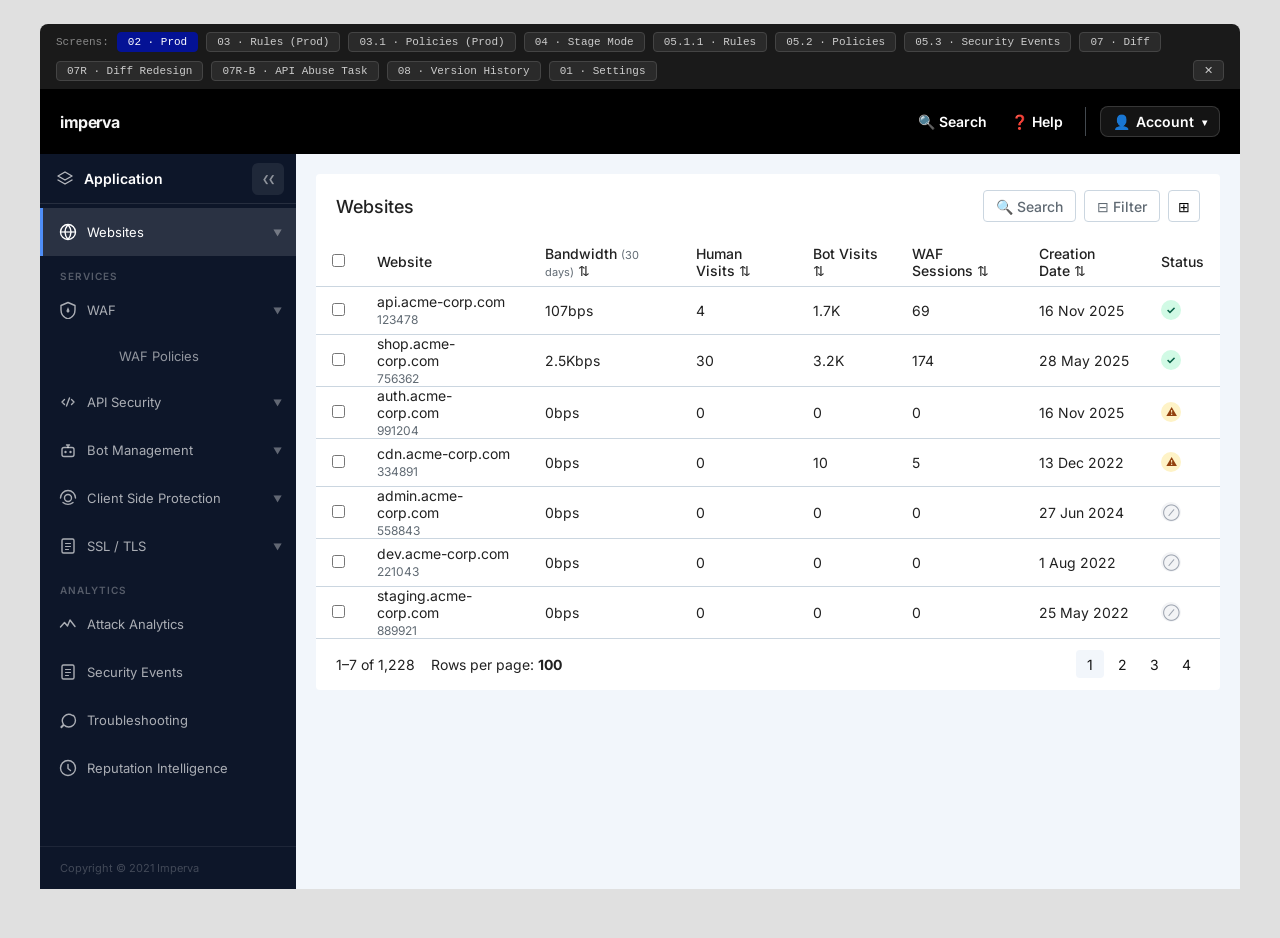
==== v2/index.html @ 7b72c4ba "Add v1/v2 folder structure with version-picker landing page Moves all prototype files into v1/ (orig" ====
<!DOCTYPE html>
<html lang="en">
<head>
  <meta charset="UTF-8" />
  <meta name="viewport" content="width=device-width, initial-scale=1.0" />
  <title>Imperva  -  Stage & Version Control Prototype</title>
  <link rel="stylesheet" href="style.css" />
</head>
<body>

<!-- ── PROTOTYPE NAV BAR ──────────────────────────── -->
<nav class="proto-nav">
  <span>Screens:</span>
  <button class="active" onclick="showScreen('s02')">02 · Prod</button>
  <button onclick="showScreen('s03')">03 · Rules (Prod)</button>
  <button onclick="showScreen('s03_1')">03.1 · Policies (Prod)</button>
  <button onclick="showScreen('s04')">04 · Stage Mode</button>
  <button onclick="showScreen('s05_1_1')">05.1.1 · Rules</button>
  <button onclick="showScreen('s05_2')">05.2 · Policies</button>
  <button onclick="showScreen('s05_3')">05.3 · Security Events</button>
  <button onclick="showDiff()">07 · Diff</button>
  <button onclick="showScreen('s07r')">07R · Diff Redesign</button>
  <button onclick="showScreen('s07rb')">07R-B · API Abuse Task</button>
  <button onclick="showScreen('s08')">08 · Version History</button>
  <button onclick="showScreen('s01')">01 · Settings</button>
  <button id="proto-collapse-btn" onclick="toggleProtoNav()" style="margin-left:auto;">✕</button>
</nav>

<!-- ════════════════════════════════════════════════
     SCREEN 02  -  PROD (production view)
═════════════════════════════════════════════════ -->
<div id="s02" class="screen active">
  <header class="top-nav black" id="nav-s02"></header>
  <div class="page-body">
    <aside class="sidebar" id="sidebar-s02"></aside>
    <main class="page-content">
      <div class="table-container" style="margin:20px;">
        <div class="table-toolbar" style="gap:12px;">
          <div class="table-title">Websites</div>
          <div class="table-actions" style="margin-left:auto;">
            <button class="btn btn-ghost">🔍 Search</button>
            <button class="btn btn-ghost">⊟ Filter</button>
            <button class="btn btn-ghost-sm">⊞</button>
          </div>
        </div>
        <table id="websites-table-s02"></table>
        <div class="table-pagination">
          <span>1–7 of 1,228</span>
          <span>Rows per page: <strong>100</strong></span>
          <div class="page-nums"><span class="current-page">1</span><span>2</span><span>3</span><span>4</span></div>
        </div>
      </div>
    </main>
  </div>
</div><!-- /s02 -->


<!-- ════════════════════════════════════════════════
     SCREEN 03  -  RULES (PROD, read-only)
═════════════════════════════════════════════════ -->
<div id="s03" class="screen">
  <header class="top-nav black" id="nav-s03"></header>
  <div class="page-body">
    <aside class="sidebar" id="sidebar-s03"></aside>
    <main class="page-content">

      <!-- Read-only info banner -->
      <div style="display:flex;align-items:center;gap:12px;background:#EFF6FF;border-left:4px solid #3B82F6;border-radius:4px;padding:12px 16px;margin:16px 20px 0;font-size:13px;color:#1E40AF;">
        <span style="font-size:15px;flex-shrink:0;">🔒</span>
        <span>Rules are read-only in production. To create or edit rules, switch to Stage Mode. Changes are saved as a version and must be promoted to take effect in production.</span>
        <button class="btn btn-primary" style="margin-left:auto;flex-shrink:0;height:32px;font-size:12px;padding:0 14px;" onclick="showScreen('s05_1_1')">Switch to Stage Mode</button>
      </div>

      <!-- ── RULES PAGE (read-only) ── -->
      <div class="rules-page">

        <!-- Tab bar -->
        <div class="rules-tabs">
          <button class="rules-tab active">All</button>
          <button class="rules-tab">Redirect</button>
          <button class="rules-tab">Rates</button>
          <button class="rules-tab">Security</button>
          <button class="rules-tab">Rewrite Request</button>
          <button class="rules-tab">Forward</button>
          <button class="rules-tab">Rewrite Response</button>
          <button class="rules-tab">Override WAF Settings</button>
        </div>

        <!-- Toolbar -->
        <div class="rules-toolbar">
          <div class="rules-filter">
            <svg width="14" height="14" viewBox="0 0 16 16" fill="none"><path d="M6.5 1A5.5 5.5 0 1 0 12 6.5 5.506 5.506 0 0 0 6.5 1zm4.457 9.043L15 14.086 14.086 15l-4.043-4.043A5.5 5.5 0 1 1 10.957 10.043z" fill="#606A73"/></svg>
            <input type="text" placeholder="Filter by Keyword or ID" />
          </div>
          <button class="rules-icon-btn" title="Export">
            <svg width="16" height="16" viewBox="0 0 16 16" fill="none"><path d="M8 1v9M4 6l4 4 4-4M2 13h12" stroke="#606A73" stroke-width="1.5" stroke-linecap="round" stroke-linejoin="round"/></svg>
          </button>
          <button class="btn btn-primary" style="height:36px;font-size:13px;padding:0 16px;opacity:0.5;pointer-events:none;">Add Rule</button>
        </div>

        <!-- Table -->
        <table class="rules-table">
          <thead>
            <tr>
              <th>PriorityName (ID)</th>
              <th>Description</th>
              <th>Hits (Last 7 days)</th>
              <th>Status</th>
              <th>Edit</th>
              <th>More</th>
            </tr>
          </thead>
          <tbody>
            <!-- Rates group -->
            <tr class="rules-group-row">
              <td colspan="6">Rates</td>
            </tr>
            <tr>
              <td>
                <div class="rules-name">Count Ruby HTTP client<br>requests in 10sec (10093129)</div>
              </td>
              <td class="rules-desc">If: ClientId == 747</td>
              <td></td>
              <td><span class="rules-status enabled"><svg width="14" height="14" viewBox="0 0 16 16"><circle cx="8" cy="8" r="7" fill="#22c55e"/><path d="M5 8l2.5 2.5L11 5.5" stroke="#fff" stroke-width="1.8" stroke-linecap="round" stroke-linejoin="round" fill="none"/></svg> Enabled</span></td>
              <td><button class="rules-action-btn" style="opacity:0.5;pointer-events:none;">&#9998;</button></td>
              <td><button class="rules-action-btn" style="opacity:0.5;pointer-events:none;">&#8942;</button></td>
            </tr>
            <!-- Security group -->
            <tr class="rules-group-row">
              <td colspan="6">Security</td>
            </tr>
            <tr>
              <td>
                <div class="rules-name">Block Session when reaching<br>10 requests (10093135)</div>
              </td>
              <td class="rules-desc">
                If: CustomRate &gt;= {count-ruby-http-client-requests-<br>in-10sec;10}<br>
                <span style="color:#606A73;">Then: Block Session</span>
              </td>
              <td></td>
              <td><span class="rules-status enabled"><svg width="14" height="14" viewBox="0 0 16 16"><circle cx="8" cy="8" r="7" fill="#22c55e"/><path d="M5 8l2.5 2.5L11 5.5" stroke="#fff" stroke-width="1.8" stroke-linecap="round" stroke-linejoin="round" fill="none"/></svg> Enabled</span></td>
              <td><button class="rules-action-btn" style="opacity:0.5;pointer-events:none;">&#9998;</button></td>
              <td><button class="rules-action-btn" style="opacity:0.5;pointer-events:none;">&#8942;</button></td>
            </tr>
          </tbody>
        </table>

        <!-- Pagination -->
        <div class="rules-pagination">
          <span>Showing 1 to 2 of 2 entries</span>
          <span style="margin-left:16px;">Show <select class="rules-page-select"><option>25</option><option>50</option><option>100</option></select> rows</span>
          <div class="rules-page-nums">
            <button class="rules-pg-btn">&lt;&lt;</button>
            <button class="rules-pg-btn">&lt;</button>
            <button class="rules-pg-btn active">1</button>
            <button class="rules-pg-btn">&gt;</button>
            <button class="rules-pg-btn">&gt;&gt;</button>
          </div>
        </div>

      </div><!-- /rules-page -->
    </main>
  </div>
</div><!-- /s03 -->


<!-- ════════════════════════════════════════════════
     SCREEN 03.1  -  POLICIES (PROD, read-only)
═════════════════════════════════════════════════ -->
<div id="s03_1" class="screen">
  <header class="top-nav black" id="nav-s03_1"></header>
  <div class="page-body">
    <aside class="sidebar" id="sidebar-s03_1"></aside>
    <main class="page-content">

      <!-- Read-only info banner -->
      <div style="display:flex;align-items:center;gap:12px;background:#EFF6FF;border-left:4px solid #3B82F6;border-radius:4px;padding:12px 16px;margin:16px 20px 0;font-size:13px;color:#1E40AF;">
        <span style="font-size:15px;flex-shrink:0;">🔒</span>
        <span>Policies are read-only in production. To create or edit policies, switch to Stage Mode.</span>
        <button class="btn btn-primary" style="margin-left:auto;flex-shrink:0;height:32px;font-size:12px;padding:0 14px;" onclick="showScreen('s05_2')">Switch to Stage Mode</button>
      </div>

      <!-- ── POLICIES PAGE (read-only) ── -->
      <div class="rules-page">

        <!-- Tab bar -->
        <div class="rules-tabs">
          <button class="rules-tab active">All</button>
          <button class="rules-tab">ACL</button>
          <button class="rules-tab">Allowlist</button>
          <button class="rules-tab">WAF Rules</button>
        </div>

        <!-- Toolbar -->
        <div class="rules-toolbar" style="justify-content:space-between;">
          <button class="rules-icon-btn" style="width:auto;padding:0 12px;gap:6px;font-size:13px;color:#606A73;font-family:'Inter',sans-serif;">
            <svg width="14" height="14" viewBox="0 0 16 16" fill="none"><path d="M2 4h12M4 8h8M6 12h4" stroke="#606A73" stroke-width="1.5" stroke-linecap="round"/></svg>
            Filters
          </button>
          <div style="display:flex;gap:8px;align-items:center;">
            <div class="rules-filter">
              <svg width="14" height="14" viewBox="0 0 16 16" fill="none"><path d="M6.5 1A5.5 5.5 0 1 0 12 6.5 5.506 5.506 0 0 0 6.5 1zm4.457 9.043L15 14.086 14.086 15l-4.043-4.043A5.5 5.5 0 1 1 10.957 10.043z" fill="#606A73"/></svg>
              <input type="text" placeholder="Search" />
            </div>
            <button class="btn btn-primary" style="height:36px;font-size:13px;padding:0 16px;">New Policy</button>
          </div>
        </div>

        <!-- Table -->
        <table class="rules-table">
          <thead>
            <tr>
              <th>Policy Name (ID)</th>
              <th>Task</th>
              <th>Description</th>
              <th>Default</th>
              <th>Applied To</th>
              <th>Last Modified</th>
              <th>Status (ID)</th>
              <th>More</th>
            </tr>
          </thead>
          <tbody>
            <tr>
              <td><div class="rules-name">Global WAF Policy<br><span style="color:#606A73;font-size:12px;">ACL-001</span></div></td>
              <td><span class="pol-badge waf-rule">WAF Rules</span></td>
              <td class="rules-desc">SQL injection &amp; XSS prevention</td>
              <td>Block</td>
              <td>8 sites</td>
              <td><div style="font-size:13px;">Mar 11, 2026</div><div style="font-size:11px;color:#606A73;">2 days ago</div></td>
              <td><span class="rules-status enabled"><svg width="14" height="14" viewBox="0 0 16 16"><circle cx="8" cy="8" r="7" fill="#22c55e"/><path d="M5 8l2.5 2.5L11 5.5" stroke="#fff" stroke-width="1.8" stroke-linecap="round" stroke-linejoin="round" fill="none"/></svg> Enabled</span></td>
              <td><button class="rules-action-btn" style="opacity:0.5;pointer-events:none;">&#8942;</button></td>
            </tr>
            <tr>
              <td><div class="rules-name">Bot Detection – API<br><span style="color:#606A73;font-size:12px;">BOT-004</span></div></td>
              <td><span class="pol-badge waf-rule">WAF Rules</span></td>
              <td class="rules-desc">Detect automated API traffic</td>
              <td>Challenge</td>
              <td>3 sites</td>
              <td><div style="font-size:13px;">Mar 10, 2026</div><div style="font-size:11px;color:#606A73;">3 days ago</div></td>
              <td><span class="rules-status enabled"><svg width="14" height="14" viewBox="0 0 16 16"><circle cx="8" cy="8" r="7" fill="#22c55e"/><path d="M5 8l2.5 2.5L11 5.5" stroke="#fff" stroke-width="1.8" stroke-linecap="round" stroke-linejoin="round" fill="none"/></svg> Enabled</span></td>
              <td><button class="rules-action-btn" style="opacity:0.5;pointer-events:none;">&#8942;</button></td>
            </tr>
            <tr>
              <td><div class="rules-name">allow no traffic from Israel<br><span style="color:#606A73;font-size:12px;">DSGN-898</span></div></td>
              <td><span class="pol-badge acl-badge">ACL</span></td>
              <td class="rules-desc">Geo-based access control rule</td>
              <td>Block</td>
              <td>5 sites</td>
              <td><div style="font-size:13px;">Mar 08, 2026</div><div style="font-size:11px;color:#606A73;">5 days ago</div></td>
              <td><span class="rules-status enabled"><svg width="14" height="14" viewBox="0 0 16 16"><circle cx="8" cy="8" r="7" fill="#22c55e"/><path d="M5 8l2.5 2.5L11 5.5" stroke="#fff" stroke-width="1.8" stroke-linecap="round" stroke-linejoin="round" fill="none"/></svg> Enabled</span></td>
              <td><button class="rules-action-btn" style="opacity:0.5;pointer-events:none;">&#8942;</button></td>
            </tr>
            <tr>
              <td><div class="rules-name">above 500 policy<br><span style="color:#606A73;font-size:12px;">DSGN-00F</span></div></td>
              <td><span class="pol-badge waf-rule">WAF Rules</span></td>
              <td class="rules-desc">Rate threshold enforcement</td>
              <td>Block</td>
              <td>2 sites</td>
              <td><div style="font-size:13px;">Mar 06, 2026</div><div style="font-size:11px;color:#606A73;">7 days ago</div></td>
              <td><span class="rules-status modified"><svg width="14" height="14" viewBox="0 0 16 16"><circle cx="8" cy="8" r="7" fill="#F59E0B"/><path d="M8 5v3.5M8 10.5v.5" stroke="#fff" stroke-width="1.8" stroke-linecap="round" fill="none"/></svg> Modified</span></td>
              <td><button class="rules-action-btn" style="opacity:0.5;pointer-events:none;">&#8942;</button></td>
            </tr>
            <tr>
              <td><div class="rules-name">Rate Limiting – Login<br><span style="color:#606A73;font-size:12px;">RL-012</span></div></td>
              <td><span class="pol-badge waf-rule">WAF Rules</span></td>
              <td class="rules-desc">Limit login attempts to prevent brute force</td>
              <td>Block</td>
              <td>1 site</td>
              <td><div style="font-size:13px;">Feb 01, 2026</div><div style="font-size:11px;color:#606A73;">38 days ago</div></td>
              <td><span class="rules-status enabled"><svg width="14" height="14" viewBox="0 0 16 16"><circle cx="8" cy="8" r="7" fill="#22c55e"/><path d="M5 8l2.5 2.5L11 5.5" stroke="#fff" stroke-width="1.8" stroke-linecap="round" stroke-linejoin="round" fill="none"/></svg> Enabled</span></td>
              <td><button class="rules-action-btn" style="opacity:0.5;pointer-events:none;">&#8942;</button></td>
            </tr>
            <tr>
              <td><div class="rules-name">block new domains<br><span style="color:#606A73;font-size:12px;">ATTS-101</span></div></td>
              <td><span class="pol-badge acl-badge">ACL</span></td>
              <td class="rules-desc">Block requests from newly registered domains</td>
              <td>Block</td>
              <td>All sites</td>
              <td><div style="font-size:13px;">Jan 28, 2026</div><div style="font-size:11px;color:#606A73;">45 days ago</div></td>
              <td><span class="rules-status enabled"><svg width="14" height="14" viewBox="0 0 16 16"><circle cx="8" cy="8" r="7" fill="#22c55e"/><path d="M5 8l2.5 2.5L11 5.5" stroke="#fff" stroke-width="1.8" stroke-linecap="round" stroke-linejoin="round" fill="none"/></svg> Enabled</span></td>
              <td><button class="rules-action-btn" style="opacity:0.5;pointer-events:none;">&#8942;</button></td>
            </tr>
            <tr>
              <td><div class="rules-name">block low score domains<br><span style="color:#606A73;font-size:12px;">LTLM-21271</span></div></td>
              <td><span class="pol-badge waf-rule">WAF Rules</span></td>
              <td class="rules-desc">Block clients with reputation score &lt; 30</td>
              <td>Block</td>
              <td>6 sites</td>
              <td><div style="font-size:13px;">Jan 15, 2026</div><div style="font-size:11px;color:#606A73;">58 days ago</div></td>
              <td><span class="rules-status enabled"><svg width="14" height="14" viewBox="0 0 16 16"><circle cx="8" cy="8" r="7" fill="#22c55e"/><path d="M5 8l2.5 2.5L11 5.5" stroke="#fff" stroke-width="1.8" stroke-linecap="round" stroke-linejoin="round" fill="none"/></svg> Enabled</span></td>
              <td><button class="rules-action-btn" style="opacity:0.5;pointer-events:none;">&#8942;</button></td>
            </tr>
            <tr>
              <td><div class="rules-name">IP Allowlist<br><span style="color:#606A73;font-size:12px;">IPL-007</span></div></td>
              <td><span class="pol-badge allowlist">Allowlist</span></td>
              <td class="rules-desc">Allow requests from known trusted IPs</td>
              <td>Allow</td>
              <td>4 sites</td>
              <td><div style="font-size:13px;">Mar 09, 2026</div><div style="font-size:11px;color:#606A73;">4 days ago</div></td>
              <td><span class="rules-status enabled"><svg width="14" height="14" viewBox="0 0 16 16"><circle cx="8" cy="8" r="7" fill="#22c55e"/><path d="M5 8l2.5 2.5L11 5.5" stroke="#fff" stroke-width="1.8" stroke-linecap="round" stroke-linejoin="round" fill="none"/></svg> Enabled</span></td>
              <td><button class="rules-action-btn" style="opacity:0.5;pointer-events:none;">&#8942;</button></td>
            </tr>
          </tbody>
        </table>

        <!-- Pagination -->
        <div class="rules-pagination">
          <span>Showing 1 to 8 of 8 entries</span>
          <span style="margin-left:16px;">Show <select class="rules-page-select"><option>25</option><option>50</option><option>100</option></select> rows</span>
          <div class="rules-page-nums">
            <button class="rules-pg-btn">&lt;&lt;</button>
            <button class="rules-pg-btn">&lt;</button>
            <button class="rules-pg-btn active">1</button>
            <button class="rules-pg-btn">&gt;</button>
            <button class="rules-pg-btn">&gt;&gt;</button>
          </div>
        </div>

      </div><!-- /policies-page -->
    </main>
  </div>
</div><!-- /s03_1 -->


<!-- ════════════════════════════════════════════════
     SCREEN 04  -  IN STAGE MODE
═════════════════════════════════════════════════ -->
<div id="s04" class="screen">
  <header class="top-nav blue" id="nav-s04"></header>
  <div class="page-body">
    <aside class="sidebar" id="sidebar-s04"></aside>
    <main class="page-content">
      <div class="stage-banner" id="banner-s04"></div>
      <div class="table-container" style="margin:20px;">
        <div class="table-toolbar" style="gap:12px;">
          <div class="table-title">Websites</div>
          <div class="table-actions" style="margin-left:auto;">
            <button class="btn btn-ghost">🔍 Search</button>
            <button class="btn btn-ghost">⊟ Filter</button>
            <button class="btn btn-ghost-sm">⊞</button>
          </div>
        </div>
        <table id="websites-table-s04"></table>
        <div class="table-pagination">
          <span>1–7 of 1,228</span>
          <span>Rows per page: <strong>100</strong></span>
          <div class="page-nums"><span class="current-page">1</span><span>2</span><span>3</span><span>4</span></div>
        </div>
      </div>
    </main>
  </div>
</div><!-- /s04 -->


<!-- ════════════════════════════════════════════════
     SCREEN 05.1  -  NAVIGATING STAGE (website console)
═════════════════════════════════════════════════ -->
<div id="s05_1" class="screen">
  <header class="top-nav blue" id="nav-s05_1"></header>
  <div class="page-body">
    <aside class="sidebar sidebar-navigating" id="sidebar-s05_1"></aside>
    <main class="page-content">
      <div class="stage-banner" id="banner-s05_1"></div>
      <div style="padding:16px 20px 8px;">
        <div class="page-content-title">api.acme-corp.com</div>
      </div>
      <img src="dashboard-screenshot.png"
           alt="Website dashboard"
           style="width:100%;display:block;" />
    </main>
  </div>
</div><!-- /s05_1 -->


<!-- ════════════════════════════════════════════════
     SCREEN 05.1.1 - RULES IN STAGE
═════════════════════════════════════════════════ -->
<div id="s05_1_1" class="screen">
  <header class="top-nav blue" id="nav-s05_1_1"></header>
  <div class="page-body">
    <aside class="sidebar sidebar-navigating" id="sidebar-s05_1_1"></aside>
    <main class="page-content">
      <div class="stage-banner" id="banner-s05_1_1"></div>

      <!-- ── RULES PAGE ── -->
      <div class="rules-page">

        <!-- Tab bar -->
        <div class="rules-tabs">
          <button class="rules-tab active">All</button>
          <button class="rules-tab">Redirect</button>
          <button class="rules-tab">Rates</button>
          <button class="rules-tab">Security</button>
          <button class="rules-tab">Rewrite Request</button>
          <button class="rules-tab">Forward</button>
          <button class="rules-tab">Rewrite Response</button>
          <button class="rules-tab">Override WAF Settings</button>
        </div>

        <!-- Toolbar -->
        <div class="rules-toolbar">
          <div class="rules-filter">
            <svg width="14" height="14" viewBox="0 0 16 16" fill="none"><path d="M6.5 1A5.5 5.5 0 1 0 12 6.5 5.506 5.506 0 0 0 6.5 1zm4.457 9.043L15 14.086 14.086 15l-4.043-4.043A5.5 5.5 0 1 1 10.957 10.043z" fill="#606A73"/></svg>
            <input type="text" placeholder="Filter by Keyword or ID" />
          </div>
          <button class="rules-icon-btn" title="Export">
            <svg width="16" height="16" viewBox="0 0 16 16" fill="none"><path d="M8 1v9M4 6l4 4 4-4M2 13h12" stroke="#606A73" stroke-width="1.5" stroke-linecap="round" stroke-linejoin="round"/></svg>
          </button>
          <button class="btn btn-primary" style="height:36px;font-size:13px;padding:0 16px;">Add Rule</button>
        </div>

        <!-- Table -->
        <table class="rules-table">
          <thead>
            <tr>
              <th>PriorityName (ID)</th>
              <th>Description</th>
              <th>Hits (Last 7 days)</th>
              <th>Status</th>
              <th>Edit</th>
              <th>More</th>
            </tr>
          </thead>
          <tbody>
            <!-- Rates group -->
            <tr class="rules-group-row">
              <td colspan="6">Rates</td>
            </tr>
            <tr>
              <td>
                <div class="rules-name">Count Ruby HTTP client<br>requests in 10sec (10093129)</div>
              </td>
              <td class="rules-desc">If: ClientId == 747</td>
              <td></td>
              <td><span class="rules-status enabled"><svg width="14" height="14" viewBox="0 0 16 16"><circle cx="8" cy="8" r="7" fill="#22c55e"/><path d="M5 8l2.5 2.5L11 5.5" stroke="#fff" stroke-width="1.8" stroke-linecap="round" stroke-linejoin="round" fill="none"/></svg> Enabled</span></td>
              <td><button class="rules-action-btn">&#9998;</button></td>
              <td><button class="rules-action-btn">&#8942;</button></td>
            </tr>
            <!-- Security group -->
            <tr class="rules-group-row">
              <td colspan="6">Security</td>
            </tr>
            <tr>
              <td>
                <div class="rules-name">Block Session when reaching<br>10 requests (10093135)</div>
              </td>
              <td class="rules-desc">
                If: CustomRate &gt;= {count-ruby-http-client-requests-<br>in-10sec;10}<br>
                <span style="color:#606A73;">Then: Block Session</span>
              </td>
              <td></td>
              <td><span class="rules-status enabled"><svg width="14" height="14" viewBox="0 0 16 16"><circle cx="8" cy="8" r="7" fill="#22c55e"/><path d="M5 8l2.5 2.5L11 5.5" stroke="#fff" stroke-width="1.8" stroke-linecap="round" stroke-linejoin="round" fill="none"/></svg> Enabled</span></td>
              <td><button class="rules-action-btn">&#9998;</button></td>
              <td><button class="rules-action-btn">&#8942;</button></td>
            </tr>
          </tbody>
        </table>

        <!-- Pagination -->
        <div class="rules-pagination">
          <span>Showing 1 to 2 of 2 entries</span>
          <span style="margin-left:16px;">Show <select class="rules-page-select"><option>25</option><option>50</option><option>100</option></select> rows</span>
          <div class="rules-page-nums">
            <button class="rules-pg-btn">&lt;&lt;</button>
            <button class="rules-pg-btn">&lt;</button>
            <button class="rules-pg-btn active">1</button>
            <button class="rules-pg-btn">&gt;</button>
            <button class="rules-pg-btn">&gt;&gt;</button>
          </div>
        </div>

      </div><!-- /rules-page -->
    </main>
  </div>
</div><!-- /s05_1_1 -->


<!-- ════════════════════════════════════════════════
     SCREEN 05.2  -  POLICIES IN STAGE
═════════════════════════════════════════════════ -->
<div id="s05_2" class="screen">
  <header class="top-nav blue" id="nav-s05_2"></header>
  <div class="page-body">
    <aside class="sidebar sidebar-navigating" id="sidebar-s05_2"></aside>
    <main class="page-content">
      <div class="stage-banner" id="banner-s05_2"></div>

      <!-- ── POLICIES PAGE ── -->
      <div class="rules-page">

        <!-- Tab bar -->
        <div class="rules-tabs">
          <button class="rules-tab active">All</button>
          <button class="rules-tab">ACL</button>
          <button class="rules-tab">Allowlist</button>
          <button class="rules-tab">WAF Rules</button>
        </div>

        <!-- Toolbar -->
        <div class="rules-toolbar" style="justify-content:space-between;">
          <button class="rules-icon-btn" style="width:auto;padding:0 12px;gap:6px;font-size:13px;color:#606A73;font-family:'Inter',sans-serif;">
            <svg width="14" height="14" viewBox="0 0 16 16" fill="none"><path d="M2 4h12M4 8h8M6 12h4" stroke="#606A73" stroke-width="1.5" stroke-linecap="round"/></svg>
            Filters
          </button>
          <div style="display:flex;gap:8px;align-items:center;">
            <div class="rules-filter">
              <svg width="14" height="14" viewBox="0 0 16 16" fill="none"><path d="M6.5 1A5.5 5.5 0 1 0 12 6.5 5.506 5.506 0 0 0 6.5 1zm4.457 9.043L15 14.086 14.086 15l-4.043-4.043A5.5 5.5 0 1 1 10.957 10.043z" fill="#606A73"/></svg>
              <input type="text" placeholder="Search" />
            </div>
            <button class="btn btn-primary" style="height:36px;font-size:13px;padding:0 16px;">New Policy</button>
          </div>
        </div>

        <!-- Table -->
        <table class="rules-table">
          <thead>
            <tr>
              <th>Policy Name (ID)</th>
              <th>Task</th>
              <th>Description</th>
              <th>Default</th>
              <th>Applied To</th>
              <th>Last Modified</th>
              <th>Status (ID)</th>
              <th>More</th>
            </tr>
          </thead>
          <tbody>
            <tr>
              <td><div class="rules-name">Global WAF Policy<br><span style="color:#606A73;font-size:12px;">ACL-001</span></div></td>
              <td><span class="pol-badge waf-rule">WAF Rules</span></td>
              <td class="rules-desc">SQL injection &amp; XSS prevention</td>
              <td>Block</td>
              <td>8 sites</td>
              <td><div style="font-size:13px;">Mar 11, 2026</div><div style="font-size:11px;color:#606A73;">2 days ago</div></td>
              <td><span class="rules-status enabled"><svg width="14" height="14" viewBox="0 0 16 16"><circle cx="8" cy="8" r="7" fill="#22c55e"/><path d="M5 8l2.5 2.5L11 5.5" stroke="#fff" stroke-width="1.8" stroke-linecap="round" stroke-linejoin="round" fill="none"/></svg> Enabled</span></td>
              <td><button class="rules-action-btn">&#8942;</button></td>
            </tr>
            <tr>
              <td><div class="rules-name">Bot Detection – API<br><span style="color:#606A73;font-size:12px;">BOT-004</span></div></td>
              <td><span class="pol-badge waf-rule">WAF Rules</span></td>
              <td class="rules-desc">Detect automated API traffic</td>
              <td>Challenge</td>
              <td>3 sites</td>
              <td><div style="font-size:13px;">Mar 10, 2026</div><div style="font-size:11px;color:#606A73;">3 days ago</div></td>
              <td><span class="rules-status enabled"><svg width="14" height="14" viewBox="0 0 16 16"><circle cx="8" cy="8" r="7" fill="#22c55e"/><path d="M5 8l2.5 2.5L11 5.5" stroke="#fff" stroke-width="1.8" stroke-linecap="round" stroke-linejoin="round" fill="none"/></svg> Enabled</span></td>
              <td><button class="rules-action-btn">&#8942;</button></td>
            </tr>
            <tr>
              <td><div class="rules-name">allow no traffic from Israel<br><span style="color:#606A73;font-size:12px;">DSGN-898</span></div></td>
              <td><span class="pol-badge acl-badge">ACL</span></td>
              <td class="rules-desc">Geo-based access control rule</td>
              <td>Block</td>
              <td>5 sites</td>
              <td><div style="font-size:13px;">Mar 08, 2026</div><div style="font-size:11px;color:#606A73;">5 days ago</div></td>
              <td><span class="rules-status enabled"><svg width="14" height="14" viewBox="0 0 16 16"><circle cx="8" cy="8" r="7" fill="#22c55e"/><path d="M5 8l2.5 2.5L11 5.5" stroke="#fff" stroke-width="1.8" stroke-linecap="round" stroke-linejoin="round" fill="none"/></svg> Enabled</span></td>
              <td><button class="rules-action-btn">&#8942;</button></td>
            </tr>
            <tr>
              <td><div class="rules-name">above 500 policy<br><span style="color:#606A73;font-size:12px;">DSGN-00F</span></div></td>
              <td><span class="pol-badge waf-rule">WAF Rules</span></td>
              <td class="rules-desc">Rate threshold enforcement</td>
              <td>Block</td>
              <td>2 sites</td>
              <td><div style="font-size:13px;">Mar 06, 2026</div><div style="font-size:11px;color:#606A73;">7 days ago</div></td>
              <td><span class="rules-status modified"><svg width="14" height="14" viewBox="0 0 16 16"><circle cx="8" cy="8" r="7" fill="#F59E0B"/><path d="M8 5v3.5M8 10.5v.5" stroke="#fff" stroke-width="1.8" stroke-linecap="round" fill="none"/></svg> Modified</span></td>
              <td><button class="rules-action-btn">&#8942;</button></td>
            </tr>
            <tr>
              <td><div class="rules-name">Rate Limiting – Login<br><span style="color:#606A73;font-size:12px;">RL-012</span></div></td>
              <td><span class="pol-badge waf-rule">WAF Rules</span></td>
              <td class="rules-desc">Limit login attempts to prevent brute force</td>
              <td>Block</td>
              <td>1 site</td>
              <td><div style="font-size:13px;">Feb 01, 2026</div><div style="font-size:11px;color:#606A73;">38 days ago</div></td>
              <td><span class="rules-status enabled"><svg width="14" height="14" viewBox="0 0 16 16"><circle cx="8" cy="8" r="7" fill="#22c55e"/><path d="M5 8l2.5 2.5L11 5.5" stroke="#fff" stroke-width="1.8" stroke-linecap="round" stroke-linejoin="round" fill="none"/></svg> Enabled</span></td>
              <td><button class="rules-action-btn">&#8942;</button></td>
            </tr>
            <tr>
              <td><div class="rules-name">block new domains<br><span style="color:#606A73;font-size:12px;">ATTS-101</span></div></td>
              <td><span class="pol-badge acl-badge">ACL</span></td>
              <td class="rules-desc">Block requests from newly registered domains</td>
              <td>Block</td>
              <td>All sites</td>
              <td><div style="font-size:13px;">Jan 28, 2026</div><div style="font-size:11px;color:#606A73;">45 days ago</div></td>
              <td><span class="rules-status enabled"><svg width="14" height="14" viewBox="0 0 16 16"><circle cx="8" cy="8" r="7" fill="#22c55e"/><path d="M5 8l2.5 2.5L11 5.5" stroke="#fff" stroke-width="1.8" stroke-linecap="round" stroke-linejoin="round" fill="none"/></svg> Enabled</span></td>
              <td><button class="rules-action-btn">&#8942;</button></td>
            </tr>
            <tr>
              <td><div class="rules-name">block low score domains<br><span style="color:#606A73;font-size:12px;">LTLM-21271</span></div></td>
              <td><span class="pol-badge waf-rule">WAF Rules</span></td>
              <td class="rules-desc">Block clients with reputation score &lt; 30</td>
              <td>Block</td>
              <td>6 sites</td>
              <td><div style="font-size:13px;">Jan 15, 2026</div><div style="font-size:11px;color:#606A73;">58 days ago</div></td>
              <td><span class="rules-status enabled"><svg width="14" height="14" viewBox="0 0 16 16"><circle cx="8" cy="8" r="7" fill="#22c55e"/><path d="M5 8l2.5 2.5L11 5.5" stroke="#fff" stroke-width="1.8" stroke-linecap="round" stroke-linejoin="round" fill="none"/></svg> Enabled</span></td>
              <td><button class="rules-action-btn">&#8942;</button></td>
            </tr>
            <tr>
              <td><div class="rules-name">IP Allowlist<br><span style="color:#606A73;font-size:12px;">IPL-007</span></div></td>
              <td><span class="pol-badge allowlist">Allowlist</span></td>
              <td class="rules-desc">Allow requests from known trusted IPs</td>
              <td>Allow</td>
              <td>4 sites</td>
              <td><div style="font-size:13px;">Mar 09, 2026</div><div style="font-size:11px;color:#606A73;">4 days ago</div></td>
              <td><span class="rules-status enabled"><svg width="14" height="14" viewBox="0 0 16 16"><circle cx="8" cy="8" r="7" fill="#22c55e"/><path d="M5 8l2.5 2.5L11 5.5" stroke="#fff" stroke-width="1.8" stroke-linecap="round" stroke-linejoin="round" fill="none"/></svg> Enabled</span></td>
              <td><button class="rules-action-btn">&#8942;</button></td>
            </tr>
          </tbody>
        </table>

        <!-- Pagination -->
        <div class="rules-pagination">
          <span>Showing 1 to 8 of 8 entries</span>
          <span style="margin-left:16px;">Show <select class="rules-page-select"><option>25</option><option>50</option><option>100</option></select> rows</span>
          <div class="rules-page-nums">
            <button class="rules-pg-btn">&lt;&lt;</button>
            <button class="rules-pg-btn">&lt;</button>
            <button class="rules-pg-btn active">1</button>
            <button class="rules-pg-btn">&gt;</button>
            <button class="rules-pg-btn">&gt;&gt;</button>
          </div>
        </div>

      </div><!-- /policies-page -->
    </main>
  </div>
</div><!-- /s05_2 -->


<!-- ════════════════════════════════════════════════
     SCREEN 05.3  -  SECURITY EVENTS IN STAGE
═════════════════════════════════════════════════ -->
<div id="s05_3" class="screen">
  <header class="top-nav blue" id="nav-s05_3"></header>
  <div class="page-body">
    <aside class="sidebar sidebar-navigating" id="sidebar-s05_3"></aside>
    <main class="page-content">
      <div class="stage-banner" id="banner-s05_3"></div>
      <!-- ── SECURITY EVENTS PAGE ── -->
      <div style="padding:16px 20px;display:flex;flex-direction:column;gap:12px;font-family:'Inter',sans-serif;">

        <!-- Filter bar -->
        <div style="background:#fff;border-radius:4px;box-shadow:0 2px 6px rgba(0,0,0,0.13),0 1px 1px rgba(0,0,0,0.1);padding:10px 12px;display:flex;flex-direction:column;gap:8px;">
          <div style="display:flex;align-items:center;gap:0;">
            <!-- Assets dropdown -->
            <div style="display:flex;flex-direction:column;padding:4px 8px 4px 0;min-width:160px;">
              <span style="font-size:11px;color:#606A73;letter-spacing:0.4px;">Assets</span>
              <div style="display:flex;align-items:center;gap:6px;">
                <span style="font-size:13px;color:#212121;">All websites selected (Stage)</span>
                <svg width="10" height="10" viewBox="0 0 10 10" fill="none"><path d="M2 3.5l3 3 3-3" stroke="#606A73" stroke-width="1.5" stroke-linecap="round" stroke-linejoin="round"/></svg>
              </div>
            </div>
            <div style="width:1px;height:32px;background:#CBD6E0;margin:0 8px;"></div>
            <!-- Timeframe dropdown -->
            <div style="display:flex;flex-direction:column;padding:4px 8px 4px 0;min-width:120px;">
              <span style="font-size:11px;color:#606A73;letter-spacing:0.4px;">Timeframe</span>
              <div style="display:flex;align-items:center;gap:6px;">
                <span style="font-size:13px;color:#212121;">Last 7 days</span>
                <svg width="10" height="10" viewBox="0 0 10 10" fill="none"><path d="M2 3.5l3 3 3-3" stroke="#606A73" stroke-width="1.5" stroke-linecap="round" stroke-linejoin="round"/></svg>
              </div>
            </div>
            <div style="width:1px;height:32px;background:#CBD6E0;margin:0 8px;"></div>
            <!-- Data Region dropdown -->
            <div style="display:flex;flex-direction:column;padding:4px 8px 4px 0;">
              <span style="font-size:11px;color:#606A73;letter-spacing:0.4px;">Data Region</span>
              <div style="display:flex;align-items:center;gap:6px;">
                <span style="font-size:13px;color:#212121;">EU</span>
                <svg width="10" height="10" viewBox="0 0 10 10" fill="none"><path d="M2 3.5l3 3 3-3" stroke="#606A73" stroke-width="1.5" stroke-linecap="round" stroke-linejoin="round"/></svg>
              </div>
            </div>
          </div>
          <div style="height:1px;background:#CBD6E0;margin:0 -12px;"></div>
          <div>
            <button style="border:1px solid #285AE6;background:transparent;color:#285AE6;font-size:12px;font-family:'Inter',sans-serif;padding:4px 10px;border-radius:4px;cursor:pointer;display:inline-flex;align-items:center;gap:5px;">
              <svg width="12" height="12" viewBox="0 0 16 16" fill="none"><path d="M2 4h12M4 8h8M6 12h4" stroke="#285AE6" stroke-width="1.5" stroke-linecap="round"/></svg>
              Filters
            </button>
          </div>
        </div>

        <!-- Top vis: WAF Sessions by violation type -->
        <div style="background:#fff;border-radius:4px;box-shadow:0 2px 6px rgba(0,0,0,0.13),0 1px 1px rgba(0,0,0,0.1);padding:24px;display:flex;flex-direction:column;gap:16px;">
          <div style="font-size:16px;font-weight:600;color:#212121;letter-spacing:0.5px;">WAF Sessions (by violation type)</div>
          <!-- Stat items -->
          <div style="display:flex;gap:48px;align-items:flex-start;">
            <div style="display:flex;gap:8px;align-items:flex-start;">
              <div style="width:4px;height:36px;background:#5081F2;border-radius:1px;margin-top:2px;flex-shrink:0;"></div>
              <div>
                <div style="font-size:13px;color:#808B95;line-height:20px;">Security rules</div>
                <div style="font-size:16px;color:#212121;font-weight:600;letter-spacing:0.5px;line-height:24px;">545K</div>
              </div>
            </div>
            <div style="display:flex;gap:8px;align-items:flex-start;">
              <div style="width:4px;height:36px;background:#B88CF1;border-radius:1px;margin-top:2px;flex-shrink:0;"></div>
              <div>
                <div style="font-size:13px;color:#808B95;line-height:20px;">SQL Injection</div>
                <div style="font-size:16px;color:#212121;font-weight:600;letter-spacing:0.5px;line-height:24px;">400K</div>
              </div>
            </div>
            <div style="display:flex;gap:8px;align-items:flex-start;">
              <div style="width:4px;height:36px;background:#FFDA6C;border-radius:1px;margin-top:2px;flex-shrink:0;"></div>
              <div>
                <div style="font-size:13px;color:#808B95;line-height:20px;">Cross Site Scripting</div>
                <div style="font-size:16px;color:#212121;font-weight:600;letter-spacing:0.5px;line-height:24px;">200K</div>
              </div>
            </div>
            <div style="display:flex;gap:8px;align-items:flex-start;">
              <div style="width:4px;height:36px;background:#212121;border-radius:1px;margin-top:2px;flex-shrink:0;"></div>
              <div>
                <div style="font-size:13px;color:#808B95;line-height:20px;">DDoS</div>
                <div style="font-size:16px;color:#212121;font-weight:600;letter-spacing:0.5px;line-height:24px;">2K</div>
              </div>
            </div>
            <div style="display:flex;gap:8px;align-items:flex-start;">
              <div style="width:4px;height:36px;background:#808B95;border-radius:1px;margin-top:2px;flex-shrink:0;"></div>
              <div>
                <div style="font-size:13px;color:#808B95;line-height:20px;">Bot Access Control</div>
                <div style="font-size:16px;color:#212121;font-weight:600;letter-spacing:0.5px;line-height:24px;">67</div>
              </div>
            </div>
            <div style="display:flex;gap:8px;align-items:flex-start;">
              <div style="width:4px;height:36px;background:#FF5C5E;border-radius:1px;margin-top:2px;flex-shrink:0;"></div>
              <div>
                <div style="font-size:13px;color:#808B95;line-height:20px;">Other</div>
                <div style="font-size:16px;color:#212121;font-weight:600;letter-spacing:0.5px;line-height:24px;">31</div>
              </div>
            </div>
          </div>
          <!-- Stacked bar -->
          <div style="display:flex;width:100%;height:25px;border-radius:2px;overflow:hidden;">
            <div style="width:41.24%;background:#5081F2;"></div>
            <div style="width:26.59%;background:#B88CF1;"></div>
            <div style="width:14.84%;background:#FFDA6C;"></div>
            <div style="width:5.58%;background:#212121;"></div>
            <div style="width:9.46%;background:#808B95;"></div>
            <div style="flex:1;background:#FF5C5E;"></div>
          </div>
        </div>

        <!-- Sessions table -->
        <div style="background:#fff;border-radius:4px;box-shadow:0 2px 6px rgba(0,0,0,0.13),0 1px 1px rgba(0,0,0,0.1);overflow:hidden;">
          <div style="padding:14px 24px 10px;font-size:14px;font-weight:600;color:#212121;border-bottom:1px solid #CBD6E0;">WAF Sessions</div>

          <!-- Session rows -->
          <!-- Reusable session row structure: chevron | left details | mid details | right stats | divider | tags | kebab -->

          <!-- Row 1 -->
          <div style="display:flex;gap:16px;align-items:flex-start;padding:18px 24px;border-top:1px solid #CBD6E0;">
            <div style="width:20px;flex-shrink:0;padding-top:2px;color:#606A73;font-size:14px;">›</div>
            <div style="flex:1;display:flex;gap:12px;min-width:0;">
              <!-- Col 1 -->
              <div style="flex:1;min-width:0;display:flex;flex-direction:column;gap:6px;font-size:13px;">
                <div style="display:flex;gap:8px;"><span style="color:#606A73;width:90px;flex-shrink:0;">Client Type</span><span style="color:#212121;">Crawler</span></div>
                <div style="display:flex;gap:8px;"><span style="color:#606A73;width:90px;flex-shrink:0;">Client App</span><span style="color:#212121;">Bot</span></div>
                <div style="display:flex;gap:8px;"><span style="color:#606A73;width:90px;flex-shrink:0;">Entry page</span><span style="color:#212121;word-break:break-all;">/course/view.php?id=%27nvOp</span></div>
                <div style="display:flex;gap:8px;"><span style="color:#606A73;width:90px;flex-shrink:0;">Method</span><span style="color:#212121;">POST</span></div>
                <div style="display:flex;gap:8px;"><span style="color:#606A73;width:90px;flex-shrink:0;">User Agent</span><span style="color:#212121;">Mozilla/5.0 (Windows NT 10.0; WOW64</span></div>
              </div>
              <!-- Col 2 -->
              <div style="flex:1;min-width:0;display:flex;flex-direction:column;gap:6px;font-size:13px;">
                <div style="display:flex;gap:8px;"><span style="color:#606A73;width:80px;flex-shrink:0;">Time</span><span style="color:#212121;font-size:12px;">11 Oct 2023, 09:28:12</span></div>
                <div style="display:flex;gap:8px;"><span style="color:#606A73;width:80px;flex-shrink:0;">Website</span><span style="color:#212121;">www.sitename.com (126862)</span></div>
                <div style="display:flex;gap:8px;"><span style="color:#606A73;width:80px;flex-shrink:0;">Session ID</span><span style="color:#212121;">120000100024049434</span></div>
                <div style="display:flex;gap:8px;"><span style="color:#606A73;width:80px;flex-shrink:0;">Country</span><span style="color:#212121;">United States</span></div>
                <div style="display:flex;gap:8px;"><span style="color:#606A73;width:80px;flex-shrink:0;">Source IP</span><span style="color:#285AE6;">75.8.96.87</span></div>
              </div>
              <!-- Col 3 -->
              <div style="width:105px;flex-shrink:0;display:flex;flex-direction:column;gap:6px;font-size:13px;">
                <div style="display:flex;gap:8px;"><span style="color:#606A73;white-space:nowrap;flex-shrink:0;margin-right:4px;">Hits</span><span style="color:#212121;">4</span></div>
                <div style="display:flex;gap:8px;"><span style="color:#606A73;white-space:nowrap;flex-shrink:0;margin-right:4px;">HTTP</span><span style="color:#212121;">2.0</span></div>
                <div style="display:flex;gap:8px;"><span style="color:#606A73;white-space:nowrap;flex-shrink:0;margin-right:4px;">Cookies</span><span style="color:#212121;">Supported</span></div>
              </div>
              <!-- Divider -->
              <div style="width:1px;background:#CBD6E0;align-self:stretch;flex-shrink:0;"></div>
              <!-- Tags -->
              <div style="width:170px;flex-shrink:0;display:flex;flex-direction:column;gap:6px;overflow:hidden;">
                <span style="display:inline-block;background:#FFD2CB;color:#910A15;font-size:11px;padding:3px 6px;border-radius:2px;white-space:nowrap;">Security Rules (20)</span>
                <span style="display:inline-block;background:#E7D9FA;color:#5C16B6;font-size:11px;padding:3px 6px;border-radius:2px;white-space:nowrap;">Bad Bots</span>
                <span style="display:inline-block;background:#FFD2CB;color:#910A15;font-size:11px;padding:3px 6px;border-radius:2px;white-space:nowrap;">Illegal Resource Access (6)</span>
                <span style="display:inline-block;background:#FFD2CB;color:#910A15;font-size:11px;padding:3px 6px;border-radius:2px;white-space:nowrap;">API Specification Violation (5)</span>
                <span style="display:inline-block;background:#FFD2CB;color:#910A15;font-size:11px;padding:3px 6px;border-radius:2px;white-space:nowrap;">DDoS (3)</span>
              </div>
              <!-- Kebab -->
              <div style="flex-shrink:0;">
                <button style="border:1px solid #CBD6E0;background:#fff;border-radius:8px;padding:6px;cursor:pointer;color:#606A73;font-size:15px;line-height:1;">⋯</button>
              </div>
            </div>
          </div>

          <!-- Row 2 -->
          <div style="display:flex;gap:16px;align-items:flex-start;padding:18px 24px;border-top:1px solid #CBD6E0;">
            <div style="width:20px;flex-shrink:0;padding-top:2px;color:#606A73;font-size:14px;">›</div>
            <div style="flex:1;display:flex;gap:12px;min-width:0;">
              <div style="flex:1;min-width:0;display:flex;flex-direction:column;gap:6px;font-size:13px;">
                <div style="display:flex;gap:8px;"><span style="color:#606A73;width:90px;flex-shrink:0;">Client Type</span><span style="color:#212121;">Browser</span></div>
                <div style="display:flex;gap:8px;"><span style="color:#606A73;width:90px;flex-shrink:0;">Client App</span><span style="color:#212121;">Human</span></div>
                <div style="display:flex;gap:8px;"><span style="color:#606A73;width:90px;flex-shrink:0;">Entry page</span><span style="color:#212121;word-break:break-all;">/api/v2/users/auth</span></div>
                <div style="display:flex;gap:8px;"><span style="color:#606A73;width:90px;flex-shrink:0;">Method</span><span style="color:#212121;">GET</span></div>
                <div style="display:flex;gap:8px;"><span style="color:#606A73;width:90px;flex-shrink:0;">User Agent</span><span style="color:#212121;">Chrome/117.0 (Macintosh; Intel)</span></div>
              </div>
              <div style="flex:1;min-width:0;display:flex;flex-direction:column;gap:6px;font-size:13px;">
                <div style="display:flex;gap:8px;"><span style="color:#606A73;width:80px;flex-shrink:0;">Time</span><span style="color:#212121;font-size:12px;">11 Oct 2023, 08:14:03</span></div>
                <div style="display:flex;gap:8px;"><span style="color:#606A73;width:80px;flex-shrink:0;">Website</span><span style="color:#212121;">api.acme-corp.com (123478)</span></div>
                <div style="display:flex;gap:8px;"><span style="color:#606A73;width:80px;flex-shrink:0;">Session ID</span><span style="color:#212121;">120000100024049512</span></div>
                <div style="display:flex;gap:8px;"><span style="color:#606A73;width:80px;flex-shrink:0;">Country</span><span style="color:#212121;">Germany</span></div>
                <div style="display:flex;gap:8px;"><span style="color:#606A73;width:80px;flex-shrink:0;">Source IP</span><span style="color:#285AE6;">91.22.54.11</span></div>
              </div>
              <div style="width:105px;flex-shrink:0;display:flex;flex-direction:column;gap:6px;font-size:13px;">
                <div style="display:flex;gap:8px;"><span style="color:#606A73;white-space:nowrap;flex-shrink:0;margin-right:4px;">Hits</span><span style="color:#212121;">12</span></div>
                <div style="display:flex;gap:8px;"><span style="color:#606A73;white-space:nowrap;flex-shrink:0;margin-right:4px;">HTTP</span><span style="color:#212121;">1.1</span></div>
                <div style="display:flex;gap:8px;"><span style="color:#606A73;white-space:nowrap;flex-shrink:0;margin-right:4px;">Cookies</span><span style="color:#212121;">Not Supported</span></div>
              </div>
              <div style="width:1px;background:#CBD6E0;align-self:stretch;flex-shrink:0;"></div>
              <div style="width:170px;flex-shrink:0;display:flex;flex-direction:column;gap:6px;overflow:hidden;">
                <span style="display:inline-block;background:#E7D9FA;color:#5C16B6;font-size:11px;padding:3px 6px;border-radius:2px;white-space:nowrap;">SQL Injection (12)</span>
                <span style="display:inline-block;background:#FFD2CB;color:#910A15;font-size:11px;padding:3px 6px;border-radius:2px;white-space:nowrap;">XSS (3)</span>
              </div>
              <div style="flex-shrink:0;"><button style="border:1px solid #CBD6E0;background:#fff;border-radius:8px;padding:6px;cursor:pointer;color:#606A73;font-size:15px;line-height:1;">⋯</button></div>
            </div>
          </div>

          <!-- Row 3 -->
          <div style="display:flex;gap:16px;align-items:flex-start;padding:18px 24px;border-top:1px solid #CBD6E0;">
            <div style="width:20px;flex-shrink:0;padding-top:2px;color:#606A73;font-size:14px;">›</div>
            <div style="flex:1;display:flex;gap:12px;min-width:0;">
              <div style="flex:1;min-width:0;display:flex;flex-direction:column;gap:6px;font-size:13px;">
                <div style="display:flex;gap:8px;"><span style="color:#606A73;width:90px;flex-shrink:0;">Client Type</span><span style="color:#212121;">Crawler</span></div>
                <div style="display:flex;gap:8px;"><span style="color:#606A73;width:90px;flex-shrink:0;">Client App</span><span style="color:#212121;">Bot</span></div>
                <div style="display:flex;gap:8px;"><span style="color:#606A73;width:90px;flex-shrink:0;">Entry page</span><span style="color:#212121;word-break:break-all;">/admin/login.php</span></div>
                <div style="display:flex;gap:8px;"><span style="color:#606A73;width:90px;flex-shrink:0;">Method</span><span style="color:#212121;">POST</span></div>
                <div style="display:flex;gap:8px;"><span style="color:#606A73;width:90px;flex-shrink:0;">User Agent</span><span style="color:#212121;">Python-urllib/3.9</span></div>
              </div>
              <div style="flex:1;min-width:0;display:flex;flex-direction:column;gap:6px;font-size:13px;">
                <div style="display:flex;gap:8px;"><span style="color:#606A73;width:80px;flex-shrink:0;">Time</span><span style="color:#212121;font-size:12px;">10 Oct 2023, 22:47:55</span></div>
                <div style="display:flex;gap:8px;"><span style="color:#606A73;width:80px;flex-shrink:0;">Website</span><span style="color:#212121;">shop.acme-corp.com (756362)</span></div>
                <div style="display:flex;gap:8px;"><span style="color:#606A73;width:80px;flex-shrink:0;">Session ID</span><span style="color:#212121;">120000100024049601</span></div>
                <div style="display:flex;gap:8px;"><span style="color:#606A73;width:80px;flex-shrink:0;">Country</span><span style="color:#212121;">China</span></div>
                <div style="display:flex;gap:8px;"><span style="color:#606A73;width:80px;flex-shrink:0;">Source IP</span><span style="color:#285AE6;">112.45.78.201</span></div>
              </div>
              <div style="width:105px;flex-shrink:0;display:flex;flex-direction:column;gap:6px;font-size:13px;">
                <div style="display:flex;gap:8px;"><span style="color:#606A73;white-space:nowrap;flex-shrink:0;margin-right:4px;">Hits</span><span style="color:#212121;">31</span></div>
                <div style="display:flex;gap:8px;"><span style="color:#606A73;white-space:nowrap;flex-shrink:0;margin-right:4px;">HTTP</span><span style="color:#212121;">2.0</span></div>
                <div style="display:flex;gap:8px;"><span style="color:#606A73;white-space:nowrap;flex-shrink:0;margin-right:4px;">Cookies</span><span style="color:#212121;">Supported</span></div>
              </div>
              <div style="width:1px;background:#CBD6E0;align-self:stretch;flex-shrink:0;"></div>
              <div style="width:170px;flex-shrink:0;display:flex;flex-direction:column;gap:6px;overflow:hidden;">
                <span style="display:inline-block;background:#FFD2CB;color:#910A15;font-size:11px;padding:3px 6px;border-radius:2px;white-space:nowrap;">Security Rules (31)</span>
                <span style="display:inline-block;background:#FFD2CB;color:#910A15;font-size:11px;padding:3px 6px;border-radius:2px;white-space:nowrap;">Illegal Resource Access (8)</span>
              </div>
              <div style="flex-shrink:0;"><button style="border:1px solid #CBD6E0;background:#fff;border-radius:8px;padding:6px;cursor:pointer;color:#606A73;font-size:15px;line-height:1;">⋯</button></div>
            </div>
          </div>

          <!-- Row 4 -->
          <div style="display:flex;gap:16px;align-items:flex-start;padding:18px 24px;border-top:1px solid #CBD6E0;">
            <div style="width:20px;flex-shrink:0;padding-top:2px;color:#606A73;font-size:14px;">›</div>
            <div style="flex:1;display:flex;gap:12px;min-width:0;">
              <div style="flex:1;min-width:0;display:flex;flex-direction:column;gap:6px;font-size:13px;">
                <div style="display:flex;gap:8px;"><span style="color:#606A73;width:90px;flex-shrink:0;">Client Type</span><span style="color:#212121;">Browser</span></div>
                <div style="display:flex;gap:8px;"><span style="color:#606A73;width:90px;flex-shrink:0;">Client App</span><span style="color:#212121;">Human</span></div>
                <div style="display:flex;gap:8px;"><span style="color:#606A73;width:90px;flex-shrink:0;">Entry page</span><span style="color:#212121;word-break:break-all;">/wp-login.php?redirect_to=admin</span></div>
                <div style="display:flex;gap:8px;"><span style="color:#606A73;width:90px;flex-shrink:0;">Method</span><span style="color:#212121;">POST</span></div>
                <div style="display:flex;gap:8px;"><span style="color:#606A73;width:90px;flex-shrink:0;">User Agent</span><span style="color:#212121;">Mozilla/5.0 (Linux; Android 10)</span></div>
              </div>
              <div style="flex:1;min-width:0;display:flex;flex-direction:column;gap:6px;font-size:13px;">
                <div style="display:flex;gap:8px;"><span style="color:#606A73;width:80px;flex-shrink:0;">Time</span><span style="color:#212121;font-size:12px;">10 Oct 2023, 19:55:22</span></div>
                <div style="display:flex;gap:8px;"><span style="color:#606A73;width:80px;flex-shrink:0;">Website</span><span style="color:#212121;">auth.acme-corp.com (991204)</span></div>
                <div style="display:flex;gap:8px;"><span style="color:#606A73;width:80px;flex-shrink:0;">Session ID</span><span style="color:#212121;">120000100024049387</span></div>
                <div style="display:flex;gap:8px;"><span style="color:#606A73;width:80px;flex-shrink:0;">Country</span><span style="color:#212121;">Russia</span></div>
                <div style="display:flex;gap:8px;"><span style="color:#606A73;width:80px;flex-shrink:0;">Source IP</span><span style="color:#285AE6;">185.220.101.34</span></div>
              </div>
              <div style="width:105px;flex-shrink:0;display:flex;flex-direction:column;gap:6px;font-size:13px;">
                <div style="display:flex;gap:8px;"><span style="color:#606A73;white-space:nowrap;flex-shrink:0;margin-right:4px;">Hits</span><span style="color:#212121;">8</span></div>
                <div style="display:flex;gap:8px;"><span style="color:#606A73;white-space:nowrap;flex-shrink:0;margin-right:4px;">HTTP</span><span style="color:#212121;">1.1</span></div>
                <div style="display:flex;gap:8px;"><span style="color:#606A73;white-space:nowrap;flex-shrink:0;margin-right:4px;">Cookies</span><span style="color:#212121;">Supported</span></div>
              </div>
              <div style="width:1px;background:#CBD6E0;align-self:stretch;flex-shrink:0;"></div>
              <div style="width:170px;flex-shrink:0;display:flex;flex-direction:column;gap:6px;overflow:hidden;">
                <span style="display:inline-block;background:#E7D9FA;color:#5C16B6;font-size:11px;padding:3px 6px;border-radius:2px;white-space:nowrap;">Bad Bots</span>
                <span style="display:inline-block;background:#FFD2CB;color:#910A15;font-size:11px;padding:3px 6px;border-radius:2px;white-space:nowrap;">DDoS (3)</span>
                <span style="display:inline-block;background:#FFD2CB;color:#910A15;font-size:11px;padding:3px 6px;border-radius:2px;white-space:nowrap;">API Specification Violation (2)</span>
              </div>
              <div style="flex-shrink:0;"><button style="border:1px solid #CBD6E0;background:#fff;border-radius:8px;padding:6px;cursor:pointer;color:#606A73;font-size:15px;line-height:1;">⋯</button></div>
            </div>
          </div>

          <!-- Row 5 -->
          <div style="display:flex;gap:16px;align-items:flex-start;padding:18px 24px;border-top:1px solid #CBD6E0;">
            <div style="width:20px;flex-shrink:0;padding-top:2px;color:#606A73;font-size:14px;">›</div>
            <div style="flex:1;display:flex;gap:12px;min-width:0;">
              <div style="flex:1;min-width:0;display:flex;flex-direction:column;gap:6px;font-size:13px;">
                <div style="display:flex;gap:8px;"><span style="color:#606A73;width:90px;flex-shrink:0;">Client Type</span><span style="color:#212121;">Browser</span></div>
                <div style="display:flex;gap:8px;"><span style="color:#606A73;width:90px;flex-shrink:0;">Client App</span><span style="color:#212121;">Bot</span></div>
                <div style="display:flex;gap:8px;"><span style="color:#606A73;width:90px;flex-shrink:0;">Entry page</span><span style="color:#212121;word-break:break-all;">/search?q=&lt;script&gt;alert(1)&lt;/script&gt;</span></div>
                <div style="display:flex;gap:8px;"><span style="color:#606A73;width:90px;flex-shrink:0;">Method</span><span style="color:#212121;">GET</span></div>
                <div style="display:flex;gap:8px;"><span style="color:#606A73;width:90px;flex-shrink:0;">User Agent</span><span style="color:#212121;">curl/7.88.1</span></div>
              </div>
              <div style="flex:1;min-width:0;display:flex;flex-direction:column;gap:6px;font-size:13px;">
                <div style="display:flex;gap:8px;"><span style="color:#606A73;width:80px;flex-shrink:0;">Time</span><span style="color:#212121;font-size:12px;">10 Oct 2023, 17:22:41</span></div>
                <div style="display:flex;gap:8px;"><span style="color:#606A73;width:80px;flex-shrink:0;">Website</span><span style="color:#212121;">cdn.acme-corp.com (334891)</span></div>
                <div style="display:flex;gap:8px;"><span style="color:#606A73;width:80px;flex-shrink:0;">Session ID</span><span style="color:#212121;">120000100024049299</span></div>
                <div style="display:flex;gap:8px;"><span style="color:#606A73;width:80px;flex-shrink:0;">Country</span><span style="color:#212121;">Brazil</span></div>
                <div style="display:flex;gap:8px;"><span style="color:#606A73;width:80px;flex-shrink:0;">Source IP</span><span style="color:#285AE6;">201.87.34.66</span></div>
              </div>
              <div style="width:105px;flex-shrink:0;display:flex;flex-direction:column;gap:6px;font-size:13px;">
                <div style="display:flex;gap:8px;"><span style="color:#606A73;white-space:nowrap;flex-shrink:0;margin-right:4px;">Hits</span><span style="color:#212121;">2</span></div>
                <div style="display:flex;gap:8px;"><span style="color:#606A73;white-space:nowrap;flex-shrink:0;margin-right:4px;">HTTP</span><span style="color:#212121;">2.0</span></div>
                <div style="display:flex;gap:8px;"><span style="color:#606A73;white-space:nowrap;flex-shrink:0;margin-right:4px;">Cookies</span><span style="color:#212121;">Not Supported</span></div>
              </div>
              <div style="width:1px;background:#CBD6E0;align-self:stretch;flex-shrink:0;"></div>
              <div style="width:170px;flex-shrink:0;display:flex;flex-direction:column;gap:6px;overflow:hidden;">
                <span style="display:inline-block;background:#FFD2CB;color:#910A15;font-size:11px;padding:3px 6px;border-radius:2px;white-space:nowrap;">Cross Site Scripting (2)</span>
                <span style="display:inline-block;background:#FFD2CB;color:#910A15;font-size:11px;padding:3px 6px;border-radius:2px;white-space:nowrap;">Security Rules (5)</span>
              </div>
              <div style="flex-shrink:0;"><button style="border:1px solid #CBD6E0;background:#fff;border-radius:8px;padding:6px;cursor:pointer;color:#606A73;font-size:15px;line-height:1;">⋯</button></div>
            </div>
          </div>

          <!-- Row 6 -->
          <div style="display:flex;gap:16px;align-items:flex-start;padding:18px 24px;border-top:1px solid #CBD6E0;border-bottom:1px solid #CBD6E0;">
            <div style="width:20px;flex-shrink:0;padding-top:2px;color:#606A73;font-size:14px;">›</div>
            <div style="flex:1;display:flex;gap:12px;min-width:0;">
              <div style="flex:1;min-width:0;display:flex;flex-direction:column;gap:6px;font-size:13px;">
                <div style="display:flex;gap:8px;"><span style="color:#606A73;width:90px;flex-shrink:0;">Client Type</span><span style="color:#212121;">Crawler</span></div>
                <div style="display:flex;gap:8px;"><span style="color:#606A73;width:90px;flex-shrink:0;">Client App</span><span style="color:#212121;">Bot</span></div>
                <div style="display:flex;gap:8px;"><span style="color:#606A73;width:90px;flex-shrink:0;">Entry page</span><span style="color:#212121;word-break:break-all;">/api/v1/products?id=1 OR 1=1</span></div>
                <div style="display:flex;gap:8px;"><span style="color:#606A73;width:90px;flex-shrink:0;">Method</span><span style="color:#212121;">GET</span></div>
                <div style="display:flex;gap:8px;"><span style="color:#606A73;width:90px;flex-shrink:0;">User Agent</span><span style="color:#212121;">Go-http-client/2.0</span></div>
              </div>
              <div style="flex:1;min-width:0;display:flex;flex-direction:column;gap:6px;font-size:13px;">
                <div style="display:flex;gap:8px;"><span style="color:#606A73;width:80px;flex-shrink:0;">Time</span><span style="color:#212121;font-size:12px;">10 Oct 2023, 14:09:18</span></div>
                <div style="display:flex;gap:8px;"><span style="color:#606A73;width:80px;flex-shrink:0;">Website</span><span style="color:#212121;">admin.acme-corp.com (558843)</span></div>
                <div style="display:flex;gap:8px;"><span style="color:#606A73;width:80px;flex-shrink:0;">Session ID</span><span style="color:#212121;">120000100024049155</span></div>
                <div style="display:flex;gap:8px;"><span style="color:#606A73;width:80px;flex-shrink:0;">Country</span><span style="color:#212121;">Netherlands</span></div>
                <div style="display:flex;gap:8px;"><span style="color:#606A73;width:80px;flex-shrink:0;">Source IP</span><span style="color:#285AE6;">45.152.66.201</span></div>
              </div>
              <div style="width:105px;flex-shrink:0;display:flex;flex-direction:column;gap:6px;font-size:13px;">
                <div style="display:flex;gap:8px;"><span style="color:#606A73;white-space:nowrap;flex-shrink:0;margin-right:4px;">Hits</span><span style="color:#212121;">17</span></div>
                <div style="display:flex;gap:8px;"><span style="color:#606A73;white-space:nowrap;flex-shrink:0;margin-right:4px;">HTTP</span><span style="color:#212121;">2.0</span></div>
                <div style="display:flex;gap:8px;"><span style="color:#606A73;white-space:nowrap;flex-shrink:0;margin-right:4px;">Cookies</span><span style="color:#212121;">Supported</span></div>
              </div>
              <div style="width:1px;background:#CBD6E0;align-self:stretch;flex-shrink:0;"></div>
              <div style="width:170px;flex-shrink:0;display:flex;flex-direction:column;gap:6px;overflow:hidden;">
                <span style="display:inline-block;background:#E7D9FA;color:#5C16B6;font-size:11px;padding:3px 6px;border-radius:2px;white-space:nowrap;">SQL Injection (17)</span>
                <span style="display:inline-block;background:#FFD2CB;color:#910A15;font-size:11px;padding:3px 6px;border-radius:2px;white-space:nowrap;">Security Rules (10)</span>
              </div>
              <div style="flex-shrink:0;"><button style="border:1px solid #CBD6E0;background:#fff;border-radius:8px;padding:6px;cursor:pointer;color:#606A73;font-size:15px;line-height:1;">⋯</button></div>
            </div>
          </div>

        </div><!-- /sessions table -->

      </div><!-- /security events page -->
    </main>
  </div>
</div><!-- /s05_3 -->


<!-- ════════════════════════════════════════════════
     DIFF OVERLAY (s07) — fixed on top of any screen
═════════════════════════════════════════════════ -->
<div id="s07" class="screen diff-overlay">

  <!-- Blue top bar -->
  <div class="top-nav blue" style="width:100%;flex-shrink:0;">
    <button class="btn" style="background:transparent;color:#fff;border:1px solid rgba(255,255,255,0.35);padding:0 14px;height:34px;font-size:13px;margin-right:16px;" onclick="showScreen('s04')">← Back</button>
    <div>
      <div style="font-size:15px;font-weight:600;color:#fff;line-height:1.2;cursor:pointer;" onclick="showScreen('s07rb')" title="Click to open redesigned version">Review Changes – Ready to Promote <span style="font-size:10px;background:rgba(255,255,255,0.18);padding:2px 7px;border-radius:10px;margin-left:6px;vertical-align:middle;font-weight:500;">Redesign ↗</span></div>
      <div style="font-size:11px;color:rgba(255,255,255,0.7);">Account Level · Version V10_11-03-26</div>
    </div>
    <div style="display:flex;align-items:center;gap:10px;margin-left:28px;">
      <span class="diff-badge prod">PROD</span>
      <span class="diff-arrow">→</span>
      <span class="diff-badge stage">V10_11-03-26 STAGE</span>
    </div>
  </div>

  <!-- Stats bar -->
  <div class="diff-stats-bar" style="flex-shrink:0;">
    <div class="diff-stat"><span class="badge-add">+5 Added</span></div>
    <div class="diff-stat"><span class="badge-mod">~ 5 Modified</span></div>
    <div class="diff-stat"><span class="badge-rem">-2 Removed</span></div>
    <div style="margin-left:auto;font-size:13px;color:#A3ADB6;">Select changes to include in promotion. Unselected changes remain in stage.</div>
  </div>

  <!-- Scrollable body -->
  <div class="diff-body" style="flex:1;min-height:0;">

    <!-- MAIN DIFF CONTENT -->
    <div class="diff-main">

      <!-- SECTION: Website Level Changes -->
      <div class="diff-section" id="sec-website">
        <div class="diff-section-header" onclick="toggleSection('sec-website')">
          <input type="checkbox" checked id="sec-website-cb"
            onclick="event.stopPropagation();sectionCbClick('sec-website',this)"
            style="accent-color:#041295;" />
          <span class="diff-section-title">Website Level Changes</span>
          <span class="diff-change-count">8 changes</span>
          <span class="diff-section-chevron">▾</span>
        </div>
        <div class="diff-section-body">

          <!-- Sub: Security Rules -->
          <div class="diff-subsection" id="sub-security">
            <div class="diff-subsection-header">
              <input type="checkbox" checked id="sub-security-cb"
                onclick="subsectionCbClick('sub-security',this)"
                style="accent-color:#041295;" />
              <span class="diff-subsection-title">Security Rules</span>
              <span class="diff-change-count">4 changes</span>
            </div>
            <div class="diff-row">
              <div class="diff-row-check"><input type="checkbox" checked id="c1" onchange="rowCbChange(this)" /></div>
              <button class="diff-row-delete" onclick="deleteRow(this)" title="Delete">🗑</button>
              <div class="diff-row-type mod">MOD</div>
              <div class="diff-row-content">
                <div class="diff-cell">
                  <span class="diff-cell-label">Production</span>
                  <span class="diff-cell-key">WAF Rule: SQL Injection Block</span>
                  <span class="diff-cell-value old">Action: Block · Severity: High · Confidence: 70%</span>
                </div>
                <div class="diff-cell">
                  <span class="diff-cell-label">Stage (V10)</span>
                  <span class="diff-cell-key">WAF Rule: SQL Injection Block</span>
                  <span class="diff-cell-value new">Action: Block · Severity: Critical · Confidence: 90%</span>
                </div>
              </div>
            </div>
            <div class="diff-row">
              <div class="diff-row-check"><input type="checkbox" checked id="c2" onchange="rowCbChange(this)" /></div>
              <button class="diff-row-delete" onclick="deleteRow(this)" title="Delete">🗑</button>
              <div class="diff-row-type mod">MOD</div>
              <div class="diff-row-content">
                <div class="diff-cell">
                  <span class="diff-cell-label">Production</span>
                  <span class="diff-cell-key">WAF Rule: XSS Detection</span>
                  <span class="diff-cell-value old">Exception: api/v1/comment · Status: Active</span>
                </div>
                <div class="diff-cell">
                  <span class="diff-cell-label">Stage (V10)</span>
                  <span class="diff-cell-key">WAF Rule: XSS Detection</span>
                  <span class="diff-cell-value new">Exception: api/v2/comment · Status: Active</span>
                </div>
              </div>
            </div>
            <div class="diff-row">
              <div class="diff-row-check"><input type="checkbox" checked id="c3" onchange="rowCbChange(this)" /></div>
              <button class="diff-row-delete" onclick="deleteRow(this)" title="Delete">🗑</button>
              <div class="diff-row-type add">ADD</div>
              <div class="diff-row-content single">
                <div class="diff-cell">
                  <span class="diff-cell-label">New in Stage (V10)</span>
                  <span class="diff-cell-key">WAF Rule: Geo-Block – High-Risk Regions</span>
                  <span class="diff-cell-value added">Blocked regions: KP, IR, RU · Action: Block · Log: Enabled</span>
                </div>
              </div>
            </div>
            <div class="diff-row">
              <div class="diff-row-check"><input type="checkbox" checked id="c4" onchange="rowCbChange(this)" /></div>
              <button class="diff-row-delete" onclick="deleteRow(this)" title="Delete">🗑</button>
              <div class="diff-row-type rem">REM</div>
              <div class="diff-row-content single">
                <div class="diff-cell">
                  <span class="diff-cell-label">Removed in Stage (V10)</span>
                  <span class="diff-cell-key">WAF Rule: Legacy IP Whitelist v1</span>
                  <span class="diff-cell-value removed">Rule ID: WAF-034 · Deprecated – replaced by ACL-007</span>
                </div>
              </div>
            </div>
          </div><!-- /Security Rules -->

          <!-- Sub: Cache Settings -->
          <div class="diff-subsection" id="sub-cache">
            <div class="diff-subsection-header">
              <input type="checkbox" checked id="sub-cache-cb"
                onclick="subsectionCbClick('sub-cache',this)"
                style="accent-color:#041295;" />
              <span class="diff-subsection-title">Cache Settings</span>
              <span class="diff-change-count">2 changes</span>
            </div>
            <div class="diff-row">
              <div class="diff-row-check"><input type="checkbox" checked id="c5" onchange="rowCbChange(this)" /></div>
              <button class="diff-row-delete" onclick="deleteRow(this)" title="Delete">🗑</button>
              <div class="diff-row-type mod">MOD</div>
              <div class="diff-row-content">
                <div class="diff-cell">
                  <span class="diff-cell-label">Production</span>
                  <span class="diff-cell-key">Cache TTL – /api/v2/*</span>
                  <span class="diff-cell-value old">300s (5 min)</span>
                </div>
                <div class="diff-cell">
                  <span class="diff-cell-label">Stage (V10)</span>
                  <span class="diff-cell-key">Cache TTL – /api/v2/*</span>
                  <span class="diff-cell-value new">60s (1 min)</span>
                </div>
              </div>
            </div>
            <div class="diff-row">
              <div class="diff-row-check"><input type="checkbox" id="c6" onchange="rowCbChange(this)" /></div>
              <button class="diff-row-delete" onclick="deleteRow(this)" title="Delete">🗑</button>
              <div class="diff-row-type add">ADD</div>
              <div class="diff-row-content single">
                <div class="diff-cell">
                  <span class="diff-cell-label">New in Stage (V10)</span>
                  <span class="diff-cell-key">Cache Rule – Static Assets</span>
                  <span class="diff-cell-value added">Path: /static/** · TTL: 86400s · Headers: Cache-Control, ETag</span>
                </div>
              </div>
            </div>
          </div><!-- /Cache Settings -->

          <!-- Sub: shop.acme-corp.com -->
          <div class="diff-subsection" id="sub-shop">
            <div class="diff-subsection-header">
              <input type="checkbox" checked id="sub-shop-cb"
                onclick="subsectionCbClick('sub-shop',this)"
                style="accent-color:#041295;" />
              <span class="diff-subsection-title">shop.acme-corp.com <span style="font-weight:400;color:#606A73;">(756362)</span></span>
              <span class="diff-change-count">2 changes</span>
            </div>
            <div class="diff-row">
              <div class="diff-row-check"><input type="checkbox" checked id="c7" onchange="rowCbChange(this)" /></div>
              <button class="diff-row-delete" onclick="deleteRow(this)" title="Delete">🗑</button>
              <div class="diff-row-type mod">MOD</div>
              <div class="diff-row-content">
                <div class="diff-cell">
                  <span class="diff-cell-label">Production</span>
                  <span class="diff-cell-key">Applied Policy: Rate Limiting – Checkout</span>
                  <span class="diff-cell-value old">Threshold: 100 req/min</span>
                </div>
                <div class="diff-cell">
                  <span class="diff-cell-label">Stage (V10)</span>
                  <span class="diff-cell-key">Applied Policy: Rate Limiting – Checkout</span>
                  <span class="diff-cell-value new">Threshold: 50 req/min</span>
                </div>
              </div>
            </div>
            <div class="diff-row">
              <div class="diff-row-check"><input type="checkbox" checked id="c8" onchange="rowCbChange(this)" /></div>
              <button class="diff-row-delete" onclick="deleteRow(this)" title="Delete">🗑</button>
              <div class="diff-row-type add">ADD</div>
              <div class="diff-row-content single">
                <div class="diff-cell">
                  <span class="diff-cell-label">New in Stage (V10)</span>
                  <span class="diff-cell-key">Applied Policy: Cart Abuse Detection</span>
                  <span class="diff-cell-value added">Policy ID: BOT-011 · Action: CAPTCHA Challenge</span>
                </div>
              </div>
            </div>
          </div><!-- /shop -->

        </div>
      </div><!-- /Website Level Changes -->

      <!-- SECTION: Account Level Changes -->
      <div class="diff-section" id="sec-account">
        <div class="diff-section-header" onclick="toggleSection('sec-account')">
          <input type="checkbox" checked id="sec-account-cb"
            onclick="event.stopPropagation();sectionCbClick('sec-account',this)"
            style="accent-color:#041295;" />
          <span class="diff-section-title">Account Level Changes</span>
          <span class="diff-change-count">4 changes</span>
          <span class="diff-section-chevron">▾</span>
        </div>
        <div class="diff-section-body">

          <!-- Sub: WAF Policies -->
          <div class="diff-subsection" id="sub-waf">
            <div class="diff-subsection-header">
              <input type="checkbox" checked id="sub-waf-cb"
                onclick="subsectionCbClick('sub-waf',this)"
                style="accent-color:#041295;" />
              <span class="diff-subsection-title">WAF Policies</span>
              <span class="diff-change-count">2 changes</span>
            </div>
            <div class="diff-row">
              <div class="diff-row-check"><input type="checkbox" checked id="c9" onchange="rowCbChange(this)" /></div>
              <button class="diff-row-delete" onclick="deleteRow(this)" title="Delete">🗑</button>
              <div class="diff-row-type mod">MOD</div>
              <div class="diff-row-content">
                <div class="diff-cell">
                  <span class="diff-cell-label">Production</span>
                  <span class="diff-cell-key">Policy: Global WAF Policy</span>
                  <span class="diff-cell-value old">Mode: Detection · Exceptions: 3</span>
                </div>
                <div class="diff-cell">
                  <span class="diff-cell-label">Stage (V10)</span>
                  <span class="diff-cell-key">Policy: Global WAF Policy</span>
                  <span class="diff-cell-value new">Mode: Prevention · Exceptions: 3</span>
                </div>
              </div>
            </div>
            <div class="diff-row">
              <div class="diff-row-check"><input type="checkbox" checked id="c10" onchange="rowCbChange(this)" /></div>
              <button class="diff-row-delete" onclick="deleteRow(this)" title="Delete">🗑</button>
              <div class="diff-row-type add">ADD</div>
              <div class="diff-row-content single">
                <div class="diff-cell">
                  <span class="diff-cell-label">New in Stage (V10)</span>
                  <span class="diff-cell-key">Policy: OWASP Top 10 – 2025 Ruleset</span>
                  <span class="diff-cell-value added">Rule count: 52 · Mode: Block · Applied to: all sites</span>
                </div>
              </div>
            </div>
          </div><!-- /WAF Policies -->

          <!-- Sub: Bot Protection Policies -->
          <div class="diff-subsection" id="sub-bot">
            <div class="diff-subsection-header">
              <input type="checkbox" checked id="sub-bot-cb"
                onclick="subsectionCbClick('sub-bot',this)"
                style="accent-color:#041295;" />
              <span class="diff-subsection-title">Bot Protection Policies</span>
              <span class="diff-change-count">2 changes</span>
            </div>
            <div class="diff-row">
              <div class="diff-row-check"><input type="checkbox" checked id="c11" onchange="rowCbChange(this)" /></div>
              <button class="diff-row-delete" onclick="deleteRow(this)" title="Delete">🗑</button>
              <div class="diff-row-type mod">MOD</div>
              <div class="diff-row-content">
                <div class="diff-cell">
                  <span class="diff-cell-label">Production</span>
                  <span class="diff-cell-key">Bot Detection – API Endpoints</span>
                  <span class="diff-cell-value old">Risk threshold: 85 · Action: Block</span>
                </div>
                <div class="diff-cell">
                  <span class="diff-cell-label">Stage (V10)</span>
                  <span class="diff-cell-key">Bot Detection – API Endpoints</span>
                  <span class="diff-cell-value new">Risk threshold: 72 · Action: Challenge</span>
                </div>
              </div>
            </div>
            <div class="diff-row">
              <div class="diff-row-check"><input type="checkbox" id="c12" onchange="rowCbChange(this)" /></div>
              <button class="diff-row-delete" onclick="deleteRow(this)" title="Delete">🗑</button>
              <div class="diff-row-type rem">REM</div>
              <div class="diff-row-content single">
                <div class="diff-cell">
                  <span class="diff-cell-label">Removed in Stage (V10)</span>
                  <span class="diff-cell-key">JS Injection – Legacy Config</span>
                  <span class="diff-cell-value removed">Paths: /login, /checkout · replaced by updated config</span>
                </div>
              </div>
            </div>
          </div><!-- /Bot Protection Policies -->

        </div>
      </div><!-- /Account Level Changes -->

    </div><!-- /diff-main -->

    <!-- CART PANEL -->
    <div class="diff-cart">
      <div class="diff-cart-header">
        <span class="diff-cart-title">Changes to Promote</span>
        <span class="diff-cart-count" id="cart-count">11</span>
      </div>
      <div class="diff-cart-items" id="cart-items">
        <!-- populated by JS -->
      </div>
      <div class="diff-cart-footer">
        <div style="font-size:12px;color:#606A73;margin-bottom:8px;">
          Unselected changes stay in stage and can be promoted later.
        </div>
        <button class="btn btn-primary" style="width:100%;" onclick="showPromoteConfirm()">Promote to Production →</button>
      </div>
    </div>

  </div><!-- /diff-body -->
</div><!-- /s07-overlay -->


<!-- ════════════════════════════════════════════════
     SCREEN 08  -  VERSION HISTORY
═════════════════════════════════════════════════ -->
<div id="s08" class="screen">
  <header class="top-nav black" id="nav-s08"></header>
  <div class="page-body">
    <aside class="sidebar" id="sidebar-s08">
      <div class="sidebar-label">Account Settings</div>
    </aside>
    <main class="page-content">
      <div class="table-container" style="margin:20px;">
        <div class="table-toolbar" style="flex-wrap:wrap;gap:12px;">
          <div>
            <div class="table-title">Version History</div>
            <div style="font-size:12px;color:#606A73;margin-top:2px;">Full history of promoted versions for api.acme-corp.com</div>
          </div>
          <div class="table-actions" style="margin-left:auto;">
            <button class="btn btn-ghost">🔍 Search</button>
            <button class="btn btn-ghost">⊟ Filter</button>
            <button class="btn btn-primary-sm">＋</button>
          </div>
        </div>

        <table>
          <thead>
            <tr>
              <th>ID</th>
              <th>Name</th>
              <th>Changes <span style="color:#DF2427;">*</span></th>
              <th>Promoted By</th>
              <th>Promote Date</th>
              <th>Status</th>
              <th></th>
            </tr>
          </thead>
          <tbody>
            <tr id="v10-row" style="background:#F2F6FB;">
              <td><span class="td-real" style="font-weight:600;">V10</span></td>
              <td><span class="td-real">V10_11-03-26</span></td>
              <td><span class="td-real">4 changes</span></td>
              <td id="v10-promoted-by"><span class="td-real">–</span></td>
              <td id="v10-promote-date"><span class="td-real" style="color:#606A73;font-style:italic;">Staged – not promoted</span></td>
              <td id="v10-status-cell"><span class="version-tag staged">In Stage</span></td>
              <td>
                <div class="vh-row-actions" id="v10-actions">
                  <button class="btn btn-ghost-sm" onclick="toggleRowMenu(this)">⋯</button>
                  <div class="nav-dropdown row-menu" style="display:none;right:0;left:auto;top:36px;">
                    <div class="dd-item" onclick="showDiff()">Review &amp; Promote</div>
                    <div class="dd-item">View Details</div>
                    <div class="dd-item">Duplicate</div>
                  </div>
                </div>
              </td>
            </tr>
            <tr>
              <td><span class="td-real">V9</span></td>
              <td><span class="td-real">V9_09-03-26</span></td>
              <td><span class="td-real">8 changes</span></td>
              <td><span class="td-real">j.smith@acme.com</span></td>
              <td><span class="td-real">09/03/2026 16:22</span></td>
              <td id="v9-status-cell"><span class="version-tag prod">Production</span></td>
              <td>
                <div class="vh-row-actions">
                  <div style="position:relative;" class="row-action-wrap">
                    <button class="btn btn-ghost-sm" onclick="toggleRowMenu(this)">⋯</button>
                    <div class="nav-dropdown row-menu" style="display:none;right:0;left:auto;top:36px;">
                      <div class="dd-item">View Details</div>
                      <div class="dd-item">Duplicate</div>
                      <div class="dd-item">Compare to previous</div>
                      <div class="dd-item">Compare to another version</div>
                      <div class="dd-item" onclick="showRollbackConfirm()">Rollback to this version</div>
                    </div>
                  </div>
                </div>
              </td>
            </tr>
            <tr>
              <td><span class="td-real">V8</span></td>
              <td><span class="td-real">V8_09-03-26</span></td>
              <td><span class="td-real">5 changes</span></td>
              <td><span class="td-real">m.johnson@acme.com</span></td>
              <td><span class="td-real">09/03/2026 12:34</span></td>
              <td><span class="version-tag" style="background:#F3F4F6;color:#6B7280;">Previous</span></td>
              <td>
                <div style="position:relative;" class="row-action-wrap">
                  <button class="btn btn-ghost-sm" onclick="toggleRowMenu(this)">⋯</button>
                  <div class="nav-dropdown row-menu" style="display:none;right:0;left:auto;top:36px;">
                    <div class="dd-item">View Details</div>
                    <div class="dd-item">Duplicate</div>
                    <div class="dd-item">Compare to previous</div>
                    <div class="dd-item">Compare to another version</div>
                    <div class="dd-item" onclick="showRollbackConfirm()">Rollback to this version</div>
                  </div>
                </div>
              </td>
            </tr>
            <tr>
              <td><span class="td-real">V7</span></td>
              <td><span class="td-real">V7_09-03-26</span></td>
              <td><span class="td-real">3 changes</span></td>
              <td><span class="td-real">j.smith@acme.com</span></td>
              <td><span class="td-real">09/03/2026 08:01</span></td>
              <td><span class="version-tag" style="background:#F3F4F6;color:#6B7280;">Previous</span></td>
              <td>
                <div style="position:relative;" class="row-action-wrap">
                  <button class="btn btn-ghost-sm" onclick="toggleRowMenu(this)">⋯</button>
                  <div class="nav-dropdown row-menu" style="display:none;right:0;left:auto;top:36px;">
                    <div class="dd-item">View Details</div>
                    <div class="dd-item">Duplicate</div>
                    <div class="dd-item">Compare to previous</div>
                    <div class="dd-item">Compare to another version</div>
                    <div class="dd-item" onclick="showRollbackConfirm()">Rollback to this version</div>
                  </div>
                </div>
              </td>
            </tr>
          </tbody>
        </table>
        <div class="table-pagination">
          <span>1–4 of 10</span>
          <span>Rows per page: <strong>10</strong></span>
          <div class="page-nums"><span class="current-page">1</span><span>2</span></div>
        </div>
      </div>
    </main>
  </div>

  <!-- ROLLBACK CONFIRM DIALOG -->
  <div id="rollback-overlay" style="display:none;position:fixed;inset:0;background:rgba(0,0,0,0.5);z-index:500;align-items:center;justify-content:center;">
    <div style="background:#fff;border-radius:8px;padding:32px;width:520px;box-shadow:0 20px 60px rgba(0,0,0,0.3);">
      <div style="font-size:18px;font-weight:600;color:#212121;margin-bottom:12px;">Create Rollback Version from V9?</div>
      <div style="font-size:14px;color:#606A73;margin-bottom:16px;line-height:1.5;">
        A <strong>new stage version</strong> will be created containing all changes from V9_09-03-26. You can then review the changes, deselect any items you don't want, and promote to production when ready.
      </div>
      <div style="background:#FEF3C7;border-radius:4px;padding:12px 16px;margin-bottom:20px;font-size:13px;color:#92400E;border-left:4px solid #F59E0B;">
        <strong>This creates a new version:</strong> V11 (Rollback from V9)<br>
        <span>Original V9 in production remains unchanged.</span>
      </div>
      <div style="display:flex;gap:8px;justify-content:flex-end;">
        <button class="btn btn-secondary" onclick="hideRollbackConfirm()">Cancel</button>
        <button class="btn btn-primary" onclick="confirmRollback()">Create Rollback Version</button>
      </div>
    </div>
  </div>

</div><!-- /s08 -->


<!-- ════════════════════════════════════════════════
     PROMOTE CONFIRMATION MODAL
═════════════════════════════════════════════════ -->
<div id="promote-confirm-modal" style="display:none;position:fixed;inset:0;background:rgba(0,0,0,0.5);z-index:400;align-items:center;justify-content:center;">
  <div style="background:#fff;border-radius:8px;padding:32px;width:480px;box-shadow:0 20px 60px rgba(0,0,0,0.3);">
    <div style="font-size:18px;font-weight:600;color:#212121;margin-bottom:8px;">Promote V10 to Production?</div>
    <div style="font-size:14px;color:#606A73;margin-bottom:16px;">
      Selected changes will be applied to production immediately. This action cannot be undone.
    </div>
    <div style="background:#F2F6FB;border-radius:4px;padding:12px 16px;margin-bottom:24px;font-size:13px;color:#212121;">
      <strong>Version V10_11-03-26</strong> &nbsp;·&nbsp; <span id="promote-count">3</span> changes selected<br>
      <span style="color:#606A73;">Unselected changes remain in the stage version.</span>
    </div>
    <div style="display:flex;gap:8px;justify-content:flex-end;">
      <button class="btn btn-secondary" onclick="hidePromoteConfirm()">Cancel</button>
      <button class="btn btn-primary" onclick="confirmPromote()">Promote to Production</button>
    </div>
  </div>
</div>


<!-- ════════════════════════════════════════════════
     SCREEN 01  -  SETTINGS
═════════════════════════════════════════════════ -->
<div id="s01" class="screen">
  <header class="top-nav black" id="nav-s01"></header>
  <div class="page-body">
    <aside class="sidebar" style="min-height:1234px;" id="sidebar-s01"></aside>
    <main class="page-content">
      <div class="breadcrumb-bar">
        <a href="#">Account</a>
        <span class="sep"> / </span>
        <a href="#">Settings</a>
        <span class="sep"> / </span>
        <span class="current">Stage and Version Control Settings</span>
        <span class="timestamp">Generated on 12 Apr 26 09:14:53 · Refresh</span>
      </div>
      <div class="page-header">
        <div class="page-header-left">
          <button class="back-btn" onclick="showScreen('s02')">← Back</button>
          <div class="page-title">Stage and Version Control Settings</div>
          <div class="page-desc">Configure staging environment behavior and version retention for this account. <a href="#" class="learn-more">Learn more ↗</a></div>
        </div>
        <div class="page-header-actions">
          <button class="btn btn-secondary">Cancel</button>
          <button class="btn btn-primary">Save Changes</button>
        </div>
      </div>

      <div class="card">
        <div class="card-header">
          <div class="card-header-text">
            <div class="card-title">Stage Settings</div>
            <div class="card-subtitle">Configure how staging versions are created and isolated</div>
          </div>
          <span class="card-close">✕</span>
        </div>
        <div class="card-section">
          <div class="section-title">General <span style="color:#606A73;font-size:14px;font-weight:400;">ℹ</span></div>
          <div class="form-row">
            <div class="form-field">
              <div class="form-label">Default version name prefix <span class="req">*</span></div>
              <input class="form-input" type="text" value="V{n}_{date}" />
              <div class="form-hint">Used for auto-naming new stage versions</div>
            </div>
            <div class="form-field">
              <div class="form-label">Max concurrent stage versions</div>
              <input class="form-input" type="number" value="3" style="width:100px;" />
              <div class="form-hint">Per website. <a href="#" class="form-link">Clear</a></div>
            </div>
          </div>
          <div class="checkbox-row">
            <input type="checkbox" id="auto-snapshot" checked />
            <label for="auto-snapshot">Auto-snapshot production before each promote</label>
          </div>
          <div class="checkbox-row">
            <input type="checkbox" id="require-review" checked />
            <label for="require-review">Require diff review before promoting <span class="req">*</span></label>
          </div>
        </div>
        <div class="card-section">
          <div class="section-title">Traffic Routing in Stage</div>
          <div class="section-subtitle">Choose how traffic is handled while in stage mode. <a href="#" style="color:#285AE6;font-size:12px;">Read more</a></div>
          <div class="radio-group">
            <label class="radio-option selected">
              <input type="radio" name="routing" checked />
              <div>
                <div class="radio-label">Mirror Production Traffic (Shadow Mode)</div>
                <div class="radio-sublabel">Stage receives a copy of real traffic  -  no impact to users</div>
              </div>
            </label>
            <label class="radio-option">
              <input type="radio" name="routing" />
              <div>
                <div class="radio-label">Isolated  -  Internal Access Only</div>
                <div class="radio-sublabel">Stage version only accessible via Imperva test IPs</div>
              </div>
            </label>
          </div>
        </div>
      </div>

      <div class="card">
        <div class="card-header">
          <div class="card-header-text">
            <div class="card-title">Version Retention</div>
            <div class="card-subtitle">Control how long versions are kept and rollback availability</div>
          </div>
        </div>
        <div class="card-section">
          <div class="form-row">
            <div class="form-field">
              <div class="form-label">Retain versions for <span class="req">*</span></div>
              <input class="form-input" type="number" value="90" style="width:120px;" />
              <div class="form-hint">Days. Older versions are archived.</div>
            </div>
            <div class="form-field">
              <div class="form-label">Max versions stored per website</div>
              <input class="form-input" type="number" value="50" style="width:120px;" />
            </div>
          </div>
          <div class="checkbox-row">
            <input type="checkbox" id="rollback-creates-version" checked disabled />
            <label for="rollback-creates-version">Rollback creates a new stage version (recommended) <span class="req">*</span></label>
          </div>
          <div style="background:#F2F6FB;border-radius:4px;padding:10px 14px;font-size:12px;color:#606A73;margin-top:4px;">
            When rolling back, a new stage version is opened based on the selected historical version. You can add additional changes before promoting  -  no direct overwrites to production.
          </div>
        </div>
      </div>

    </main>
  </div>
</div><!-- /s01 -->


<!-- ════════════════════════════════════════════════
     SCREEN 07R  -  REDESIGNED REVIEW CHANGES
     Design exploration — access by clicking the
     page title on screen 07.
═════════════════════════════════════════════════ -->
<div id="s07r" class="screen diff-overlay">

  <!-- Blue top bar -->
  <div class="top-nav blue" style="width:100%;flex-shrink:0;">
    <button class="btn" style="background:transparent;color:#fff;border:1px solid rgba(255,255,255,0.35);padding:0 14px;height:34px;font-size:13px;margin-right:16px;" onclick="showScreen('s04')">← Back</button>
    <div>
      <div style="font-size:15px;font-weight:600;color:#fff;line-height:1.2;">Review Changes – Ready to Promote</div>
      <div style="font-size:11px;color:rgba(255,255,255,0.7);">Account Level · Version V10_11-03-26</div>
    </div>
    <div style="display:flex;align-items:center;gap:10px;margin-left:28px;">
      <span class="diff-badge prod">PROD</span>
      <span class="diff-arrow">→</span>
      <span class="diff-badge stage">V10_11-03-26 STAGE</span>
    </div>
  </div>

  <!-- Stats bar with dynamic selection-aware badges -->
  <div class="r-stats-bar" style="flex-shrink:0;">
    <span class="r-badge r-badge-add">+<span id="r-count-add">3</span> Added</span>
    <span class="r-badge r-badge-mod">~<span id="r-count-mod">6</span> Modified</span>
    <span class="r-badge r-badge-del">−<span id="r-count-del">1</span> Deleted</span>
    <div style="margin-left:auto;font-size:12px;color:#A3ADB6;">Counts reflect your current selection</div>
  </div>

  <!-- Filter + search bar -->
  <div class="r-filter-bar">
    <span style="font-size:12px;color:#6B7280;font-weight:500;flex-shrink:0;">Filter:</span>
    <div class="r-filter-chips">
      <button class="r-chip r-chip-all active" onclick="rFilterChange('all',this)">All</button>
      <button class="r-chip r-chip-add" onclick="rFilterChange('add',this)"><span style="color:#16A34A;">+</span> ADD</button>
      <button class="r-chip r-chip-mod" onclick="rFilterChange('mod',this)"><span style="color:#D97706;">~</span> MOD</button>
      <button class="r-chip r-chip-del" onclick="rFilterChange('del',this)"><span style="color:#DC2626;">−</span> DEL</button>
    </div>
    <div class="r-search">
      <svg width="14" height="14" viewBox="0 0 16 16" fill="none"><path d="M6.5 1A5.5 5.5 0 1 0 12 6.5 5.506 5.506 0 0 0 6.5 1zm4.457 9.043L15 14.086 14.086 15l-4.043-4.043A5.5 5.5 0 1 1 10.957 10.043z" fill="#9CA3AF"/></svg>
      <input type="text" placeholder="Search changes…" oninput="rSearchChange(this.value)" />
    </div>
  </div>

  <!-- Body -->
  <div class="diff-body" style="flex:1;min-height:0;">

    <!-- LEFT: change list -->
    <div class="diff-main" id="r-diff-main">

      <!-- ── SECTION: Website Level Changes ── -->
      <div class="r-section">
        <div class="r-section-header" onclick="rToggleSection(this)">
          <input type="checkbox" checked onclick="event.stopPropagation();rSectionCbClick(this)" style="accent-color:#041295;" />
          <span class="r-section-title">Website Level Changes</span>
          <span class="diff-change-count">8 changes</span>
          <span class="r-section-chevron">▾</span>
        </div>

        <!-- Sub: Security Rules -->
        <div class="r-subsection" id="r-sub-security">
          <div class="r-subsection-header" onclick="rToggleSubsection(this)">
            <input type="checkbox" checked onclick="event.stopPropagation();rSubsectionCbClick(this)" style="accent-color:#041295;" />
            <span class="r-subsection-title">Security Rules</span>
            <span class="diff-change-count">4 changes</span>
            <span class="r-subsection-chevron">▾</span>
          </div>

          <!-- c1: MOD — SQL Injection Block -->
          <div class="r-diff-row" data-type="mod" data-search="waf rule sql injection block severity confidence">
            <div class="r-diff-row-check"><input type="checkbox" checked id="r-c1" onchange="rRowCbChange(this)" /></div>
            <div class="r-type-accent mod"></div>
            <div class="r-row-main">
              <div class="r-row-title-bar">
                <span class="r-row-title">WAF Rule: SQL Injection Block</span>
                <span class="r-type-badge mod">MOD<span class="r-tooltip">Existing item modified in this stage version</span></span>
                <div class="r-row-actions">
                  <button class="r-kebab-btn" onclick="rToggleMeta('r-meta-c1',this)">⋯</button>
                  <div class="r-meta-popover" id="r-meta-c1">
                    <div class="r-meta-row"><div class="r-meta-label">Author</div><div class="r-meta-value">j.smith@acme.com</div></div>
                    <div class="r-meta-row"><div class="r-meta-label">Changed</div><div class="r-meta-value">Mar 11, 2026 · 14:22</div></div>
                    <div class="r-meta-row"><div class="r-meta-label">Ticket link</div><input class="r-meta-input" type="text" placeholder="Paste Jira or ticket URL…" /></div>
                  </div>
                  <button class="r-trash-btn" onclick="rDeleteRow(this)">🗑<span class="r-tooltip">Remove from stage</span></button>
                </div>
              </div>
              <div class="r-diff-cells">
                <div class="r-diff-cell old-cell">
                  <div class="r-cell-label">Production</div>
                  <div class="r-cell-value">Action: Block · Severity: <span class="r-changed old">High</span> · Confidence: <span class="r-changed old">70%</span></div>
                </div>
                <div class="r-diff-cell new-cell">
                  <div class="r-cell-label">Stage (V10)</div>
                  <div class="r-cell-value">Action: Block · Severity: <span class="r-changed new">Critical</span> · Confidence: <span class="r-changed new">90%</span></div>
                </div>
              </div>
            </div>
          </div>

          <!-- c2: MOD — XSS Detection -->
          <div class="r-diff-row" data-type="mod" data-search="waf rule xss detection exception api">
            <div class="r-diff-row-check"><input type="checkbox" checked id="r-c2" onchange="rRowCbChange(this)" /></div>
            <div class="r-type-accent mod"></div>
            <div class="r-row-main">
              <div class="r-row-title-bar">
                <span class="r-row-title">WAF Rule: XSS Detection</span>
                <span class="r-type-badge mod">MOD<span class="r-tooltip">Existing item modified in this stage version</span></span>
                <div class="r-row-actions">
                  <button class="r-kebab-btn" onclick="rToggleMeta('r-meta-c2',this)">⋯</button>
                  <div class="r-meta-popover" id="r-meta-c2">
                    <div class="r-meta-row"><div class="r-meta-label">Author</div><div class="r-meta-value">m.johnson@acme.com</div></div>
                    <div class="r-meta-row"><div class="r-meta-label">Changed</div><div class="r-meta-value">Mar 10, 2026 · 09:47</div></div>
                    <div class="r-meta-row"><div class="r-meta-label">Ticket link</div><input class="r-meta-input" type="text" placeholder="Paste Jira or ticket URL…" /></div>
                  </div>
                  <button class="r-trash-btn" onclick="rDeleteRow(this)">🗑<span class="r-tooltip">Remove from stage</span></button>
                </div>
              </div>
              <div class="r-diff-cells">
                <div class="r-diff-cell old-cell">
                  <div class="r-cell-label">Production</div>
                  <div class="r-cell-value">Exception: <span class="r-changed old">api/v1/comment</span> · Status: Active</div>
                </div>
                <div class="r-diff-cell new-cell">
                  <div class="r-cell-label">Stage (V10)</div>
                  <div class="r-cell-value">Exception: <span class="r-changed new">api/v2/comment</span> · Status: Active</div>
                </div>
              </div>
            </div>
          </div>

          <!-- c3: ADD — Geo-Block -->
          <div class="r-diff-row" data-type="add" data-search="waf rule geo-block high-risk regions kp ir ru block">
            <div class="r-diff-row-check"><input type="checkbox" checked id="r-c3" onchange="rRowCbChange(this)" /></div>
            <div class="r-type-accent add"></div>
            <div class="r-row-main">
              <div class="r-row-title-bar">
                <span class="r-row-title">WAF Rule: Geo-Block – High-Risk Regions</span>
                <span class="r-type-badge add">ADD<span class="r-tooltip">New item added in this stage version</span></span>
                <div class="r-row-actions">
                  <button class="r-kebab-btn" onclick="rToggleMeta('r-meta-c3',this)">⋯</button>
                  <div class="r-meta-popover" id="r-meta-c3">
                    <div class="r-meta-row"><div class="r-meta-label">Author</div><div class="r-meta-value">j.smith@acme.com</div></div>
                    <div class="r-meta-row"><div class="r-meta-label">Changed</div><div class="r-meta-value">Mar 09, 2026 · 11:15</div></div>
                    <div class="r-meta-row"><div class="r-meta-label">Ticket link</div><input class="r-meta-input" type="text" placeholder="Paste Jira or ticket URL…" /></div>
                  </div>
                  <button class="r-trash-btn" onclick="rDeleteRow(this)">🗑<span class="r-tooltip">Remove from stage</span></button>
                </div>
              </div>
              <div class="r-diff-cells single">
                <div class="r-diff-cell add-cell">
                  <div class="r-cell-label">New in Stage (V10)</div>
                  <div class="r-cell-value">Blocked regions: KP, IR, RU · Action: Block · Log: Enabled</div>
                </div>
              </div>
            </div>
          </div>

          <!-- c4: DEL — Legacy IP Whitelist -->
          <div class="r-diff-row" data-type="del" data-search="waf rule legacy ip whitelist removed deprecated acl">
            <div class="r-diff-row-check"><input type="checkbox" checked id="r-c4" onchange="rRowCbChange(this)" /></div>
            <div class="r-type-accent del"></div>
            <div class="r-row-main">
              <div class="r-row-title-bar">
                <span class="r-row-title">WAF Rule: Legacy IP Whitelist v1</span>
                <span class="r-type-badge del">DEL<span class="r-tooltip">Item removed in this stage version</span></span>
                <div class="r-row-actions">
                  <button class="r-kebab-btn" onclick="rToggleMeta('r-meta-c4',this)">⋯</button>
                  <div class="r-meta-popover" id="r-meta-c4">
                    <div class="r-meta-row"><div class="r-meta-label">Author</div><div class="r-meta-value">j.smith@acme.com</div></div>
                    <div class="r-meta-row"><div class="r-meta-label">Changed</div><div class="r-meta-value">Mar 08, 2026 · 16:03</div></div>
                    <div class="r-meta-row"><div class="r-meta-label">Ticket link</div><input class="r-meta-input" type="text" placeholder="Paste Jira or ticket URL…" /></div>
                  </div>
                  <button class="r-trash-btn" onclick="rDeleteRow(this)">🗑<span class="r-tooltip">Remove from stage</span></button>
                </div>
              </div>
              <div class="r-diff-cells single">
                <div class="r-diff-cell del-cell">
                  <div class="r-cell-label">Removed in Stage (V10)</div>
                  <div class="r-cell-value">Rule ID: WAF-034 · Deprecated – replaced by ACL-007</div>
                </div>
              </div>
            </div>
          </div>

        </div><!-- /r-sub-security -->

        <!-- Sub: Cache Settings -->
        <div class="r-subsection" id="r-sub-cache">
          <div class="r-subsection-header" onclick="rToggleSubsection(this)">
            <input type="checkbox" checked onclick="event.stopPropagation();rSubsectionCbClick(this)" style="accent-color:#041295;" />
            <span class="r-subsection-title">Cache Settings</span>
            <span class="diff-change-count">2 changes</span>
            <span class="r-subsection-chevron">▾</span>
          </div>

          <!-- c5: MOD — Cache TTL -->
          <div class="r-diff-row" data-type="mod" data-search="cache ttl api v2 300s 60s">
            <div class="r-diff-row-check"><input type="checkbox" checked id="r-c5" onchange="rRowCbChange(this)" /></div>
            <div class="r-type-accent mod"></div>
            <div class="r-row-main">
              <div class="r-row-title-bar">
                <span class="r-row-title">Cache TTL – /api/v2/*</span>
                <span class="r-type-badge mod">MOD<span class="r-tooltip">Existing item modified in this stage version</span></span>
                <div class="r-row-actions">
                  <button class="r-kebab-btn" onclick="rToggleMeta('r-meta-c5',this)">⋯</button>
                  <div class="r-meta-popover" id="r-meta-c5">
                    <div class="r-meta-row"><div class="r-meta-label">Author</div><div class="r-meta-value">j.smith@acme.com</div></div>
                    <div class="r-meta-row"><div class="r-meta-label">Changed</div><div class="r-meta-value">Mar 07, 2026 · 10:30</div></div>
                    <div class="r-meta-row"><div class="r-meta-label">Ticket link</div><input class="r-meta-input" type="text" placeholder="Paste Jira or ticket URL…" /></div>
                  </div>
                  <button class="r-trash-btn" onclick="rDeleteRow(this)">🗑<span class="r-tooltip">Remove from stage</span></button>
                </div>
              </div>
              <div class="r-diff-cells">
                <div class="r-diff-cell old-cell">
                  <div class="r-cell-label">Production</div>
                  <div class="r-cell-value"><span class="r-changed old">300s (5 min)</span></div>
                </div>
                <div class="r-diff-cell new-cell">
                  <div class="r-cell-label">Stage (V10)</div>
                  <div class="r-cell-value"><span class="r-changed new">60s (1 min)</span></div>
                </div>
              </div>
            </div>
          </div>

          <!-- c6: ADD — Cache Rule Static Assets (starts unchecked) -->
          <div class="r-diff-row" data-type="add" data-search="cache rule static assets path ttl etag">
            <div class="r-diff-row-check"><input type="checkbox" id="r-c6" onchange="rRowCbChange(this)" /></div>
            <div class="r-type-accent add"></div>
            <div class="r-row-main">
              <div class="r-row-title-bar">
                <span class="r-row-title">Cache Rule – Static Assets</span>
                <span class="r-type-badge add">ADD<span class="r-tooltip">New item added in this stage version</span></span>
                <div class="r-row-actions">
                  <button class="r-kebab-btn" onclick="rToggleMeta('r-meta-c6',this)">⋯</button>
                  <div class="r-meta-popover" id="r-meta-c6">
                    <div class="r-meta-row"><div class="r-meta-label">Author</div><div class="r-meta-value">m.johnson@acme.com</div></div>
                    <div class="r-meta-row"><div class="r-meta-label">Changed</div><div class="r-meta-value">Mar 06, 2026 · 15:12</div></div>
                    <div class="r-meta-row"><div class="r-meta-label">Ticket link</div><input class="r-meta-input" type="text" placeholder="Paste Jira or ticket URL…" /></div>
                  </div>
                  <button class="r-trash-btn" onclick="rDeleteRow(this)">🗑<span class="r-tooltip">Remove from stage</span></button>
                </div>
              </div>
              <div class="r-diff-cells single">
                <div class="r-diff-cell add-cell">
                  <div class="r-cell-label">New in Stage (V10)</div>
                  <div class="r-cell-value">Path: /static/** · TTL: 86400s · Headers: Cache-Control, ETag</div>
                </div>
              </div>
            </div>
          </div>

        </div><!-- /r-sub-cache -->

        <!-- Sub: shop.acme-corp.com -->
        <div class="r-subsection" id="r-sub-shop">
          <div class="r-subsection-header" onclick="rToggleSubsection(this)">
            <input type="checkbox" checked onclick="event.stopPropagation();rSubsectionCbClick(this)" style="accent-color:#041295;" />
            <span class="r-subsection-title">shop.acme-corp.com <span style="font-weight:400;color:#9CA3AF;">(756362)</span></span>
            <span class="diff-change-count">2 changes</span>
            <span class="r-subsection-chevron">▾</span>
          </div>

          <!-- c7: MOD — Rate Limiting Checkout -->
          <div class="r-diff-row" data-type="mod" data-search="rate limiting checkout shop threshold req min">
            <div class="r-diff-row-check"><input type="checkbox" checked id="r-c7" onchange="rRowCbChange(this)" /></div>
            <div class="r-type-accent mod"></div>
            <div class="r-row-main">
              <div class="r-row-title-bar">
                <span class="r-row-title">Applied Policy: Rate Limiting – Checkout</span>
                <span class="r-type-badge mod">MOD<span class="r-tooltip">Existing item modified in this stage version</span></span>
                <div class="r-row-actions">
                  <button class="r-kebab-btn" onclick="rToggleMeta('r-meta-c7',this)">⋯</button>
                  <div class="r-meta-popover" id="r-meta-c7">
                    <div class="r-meta-row"><div class="r-meta-label">Author</div><div class="r-meta-value">j.smith@acme.com</div></div>
                    <div class="r-meta-row"><div class="r-meta-label">Changed</div><div class="r-meta-value">Mar 05, 2026 · 08:55</div></div>
                    <div class="r-meta-row"><div class="r-meta-label">Ticket link</div><input class="r-meta-input" type="text" placeholder="Paste Jira or ticket URL…" /></div>
                  </div>
                  <button class="r-trash-btn" onclick="rDeleteRow(this)">🗑<span class="r-tooltip">Remove from stage</span></button>
                </div>
              </div>
              <div class="r-diff-cells">
                <div class="r-diff-cell old-cell">
                  <div class="r-cell-label">Production</div>
                  <div class="r-cell-value">Threshold: <span class="r-changed old">100</span> req/min</div>
                </div>
                <div class="r-diff-cell new-cell">
                  <div class="r-cell-label">Stage (V10)</div>
                  <div class="r-cell-value">Threshold: <span class="r-changed new">50</span> req/min</div>
                </div>
              </div>
            </div>
          </div>

          <!-- c8: ADD — Cart Abuse Detection -->
          <div class="r-diff-row" data-type="add" data-search="cart abuse detection bot captcha shop policy">
            <div class="r-diff-row-check"><input type="checkbox" checked id="r-c8" onchange="rRowCbChange(this)" /></div>
            <div class="r-type-accent add"></div>
            <div class="r-row-main">
              <div class="r-row-title-bar">
                <span class="r-row-title">Applied Policy: Cart Abuse Detection</span>
                <span class="r-type-badge add">ADD<span class="r-tooltip">New item added in this stage version</span></span>
                <div class="r-row-actions">
                  <button class="r-kebab-btn" onclick="rToggleMeta('r-meta-c8',this)">⋯</button>
                  <div class="r-meta-popover" id="r-meta-c8">
                    <div class="r-meta-row"><div class="r-meta-label">Author</div><div class="r-meta-value">m.johnson@acme.com</div></div>
                    <div class="r-meta-row"><div class="r-meta-label">Changed</div><div class="r-meta-value">Mar 04, 2026 · 17:20</div></div>
                    <div class="r-meta-row"><div class="r-meta-label">Ticket link</div><input class="r-meta-input" type="text" placeholder="Paste Jira or ticket URL…" /></div>
                  </div>
                  <button class="r-trash-btn" onclick="rDeleteRow(this)">🗑<span class="r-tooltip">Remove from stage</span></button>
                </div>
              </div>
              <div class="r-diff-cells single">
                <div class="r-diff-cell add-cell">
                  <div class="r-cell-label">New in Stage (V10)</div>
                  <div class="r-cell-value">Policy ID: BOT-011 · Action: CAPTCHA Challenge</div>
                </div>
              </div>
            </div>
          </div>

        </div><!-- /r-sub-shop -->
      </div><!-- /Website Level Changes -->

      <!-- ── SECTION: Account Level Changes ── -->
      <div class="r-section">
        <div class="r-section-header" onclick="rToggleSection(this)">
          <input type="checkbox" checked onclick="event.stopPropagation();rSectionCbClick(this)" style="accent-color:#041295;" />
          <span class="r-section-title">Account Level Changes</span>
          <span class="diff-change-count">4 changes</span>
          <span class="r-section-chevron">▾</span>
        </div>

        <!-- Sub: WAF Policies -->
        <div class="r-subsection" id="r-sub-waf">
          <div class="r-subsection-header" onclick="rToggleSubsection(this)">
            <input type="checkbox" checked onclick="event.stopPropagation();rSubsectionCbClick(this)" style="accent-color:#041295;" />
            <span class="r-subsection-title">WAF Policies</span>
            <span class="diff-change-count">2 changes</span>
            <span class="r-subsection-chevron">▾</span>
          </div>

          <!-- c9: MOD — Global WAF Policy -->
          <div class="r-diff-row" data-type="mod" data-search="global waf policy mode detection prevention exceptions">
            <div class="r-diff-row-check"><input type="checkbox" checked id="r-c9" onchange="rRowCbChange(this)" /></div>
            <div class="r-type-accent mod"></div>
            <div class="r-row-main">
              <div class="r-row-title-bar">
                <span class="r-row-title">Policy: Global WAF Policy</span>
                <span class="r-type-badge mod">MOD<span class="r-tooltip">Existing item modified in this stage version</span></span>
                <div class="r-row-actions">
                  <button class="r-kebab-btn" onclick="rToggleMeta('r-meta-c9',this)">⋯</button>
                  <div class="r-meta-popover" id="r-meta-c9">
                    <div class="r-meta-row"><div class="r-meta-label">Author</div><div class="r-meta-value">j.smith@acme.com</div></div>
                    <div class="r-meta-row"><div class="r-meta-label">Changed</div><div class="r-meta-value">Mar 03, 2026 · 12:40</div></div>
                    <div class="r-meta-row"><div class="r-meta-label">Ticket link</div><input class="r-meta-input" type="text" placeholder="Paste Jira or ticket URL…" /></div>
                  </div>
                  <button class="r-trash-btn" onclick="rDeleteRow(this)">🗑<span class="r-tooltip">Remove from stage</span></button>
                </div>
              </div>
              <div class="r-diff-cells">
                <div class="r-diff-cell old-cell">
                  <div class="r-cell-label">Production</div>
                  <div class="r-cell-value">Mode: <span class="r-changed old">Detection</span> · Exceptions: 3</div>
                </div>
                <div class="r-diff-cell new-cell">
                  <div class="r-cell-label">Stage (V10)</div>
                  <div class="r-cell-value">Mode: <span class="r-changed new">Prevention</span> · Exceptions: 3</div>
                </div>
              </div>
            </div>
          </div>

          <!-- c10: ADD — OWASP Ruleset -->
          <div class="r-diff-row" data-type="add" data-search="owasp top 10 2025 ruleset waf block all sites">
            <div class="r-diff-row-check"><input type="checkbox" checked id="r-c10" onchange="rRowCbChange(this)" /></div>
            <div class="r-type-accent add"></div>
            <div class="r-row-main">
              <div class="r-row-title-bar">
                <span class="r-row-title">Policy: OWASP Top 10 – 2025 Ruleset</span>
                <span class="r-type-badge add">ADD<span class="r-tooltip">New item added in this stage version</span></span>
                <div class="r-row-actions">
                  <button class="r-kebab-btn" onclick="rToggleMeta('r-meta-c10',this)">⋯</button>
                  <div class="r-meta-popover" id="r-meta-c10">
                    <div class="r-meta-row"><div class="r-meta-label">Author</div><div class="r-meta-value">j.smith@acme.com</div></div>
                    <div class="r-meta-row"><div class="r-meta-label">Changed</div><div class="r-meta-value">Mar 02, 2026 · 09:18</div></div>
                    <div class="r-meta-row"><div class="r-meta-label">Ticket link</div><input class="r-meta-input" type="text" placeholder="Paste Jira or ticket URL…" /></div>
                  </div>
                  <button class="r-trash-btn" onclick="rDeleteRow(this)">🗑<span class="r-tooltip">Remove from stage</span></button>
                </div>
              </div>
              <div class="r-diff-cells single">
                <div class="r-diff-cell add-cell">
                  <div class="r-cell-label">New in Stage (V10)</div>
                  <div class="r-cell-value">Rule count: 52 · Mode: Block · Applied to: all sites</div>
                </div>
              </div>
            </div>
          </div>

        </div><!-- /r-sub-waf -->

        <!-- Sub: Bot Protection Policies -->
        <div class="r-subsection" id="r-sub-bot">
          <div class="r-subsection-header" onclick="rToggleSubsection(this)">
            <input type="checkbox" checked onclick="event.stopPropagation();rSubsectionCbClick(this)" style="accent-color:#041295;" />
            <span class="r-subsection-title">Bot Protection Policies</span>
            <span class="diff-change-count">2 changes</span>
            <span class="r-subsection-chevron">▾</span>
          </div>

          <!-- c11: MOD — Bot Detection API -->
          <div class="r-diff-row" data-type="mod" data-search="bot detection api endpoints risk threshold block challenge">
            <div class="r-diff-row-check"><input type="checkbox" checked id="r-c11" onchange="rRowCbChange(this)" /></div>
            <div class="r-type-accent mod"></div>
            <div class="r-row-main">
              <div class="r-row-title-bar">
                <span class="r-row-title">Bot Detection – API Endpoints</span>
                <span class="r-type-badge mod">MOD<span class="r-tooltip">Existing item modified in this stage version</span></span>
                <div class="r-row-actions">
                  <button class="r-kebab-btn" onclick="rToggleMeta('r-meta-c11',this)">⋯</button>
                  <div class="r-meta-popover" id="r-meta-c11">
                    <div class="r-meta-row"><div class="r-meta-label">Author</div><div class="r-meta-value">m.johnson@acme.com</div></div>
                    <div class="r-meta-row"><div class="r-meta-label">Changed</div><div class="r-meta-value">Mar 01, 2026 · 16:55</div></div>
                    <div class="r-meta-row"><div class="r-meta-label">Ticket link</div><input class="r-meta-input" type="text" placeholder="Paste Jira or ticket URL…" /></div>
                  </div>
                  <button class="r-trash-btn" onclick="rDeleteRow(this)">🗑<span class="r-tooltip">Remove from stage</span></button>
                </div>
              </div>
              <div class="r-diff-cells">
                <div class="r-diff-cell old-cell">
                  <div class="r-cell-label">Production</div>
                  <div class="r-cell-value">Risk threshold: <span class="r-changed old">85</span> · Action: <span class="r-changed old">Block</span></div>
                </div>
                <div class="r-diff-cell new-cell">
                  <div class="r-cell-label">Stage (V10)</div>
                  <div class="r-cell-value">Risk threshold: <span class="r-changed new">72</span> · Action: <span class="r-changed new">Challenge</span></div>
                </div>
              </div>
            </div>
          </div>

          <!-- c12: DEL — JS Injection Legacy (starts unchecked) -->
          <div class="r-diff-row" data-type="del" data-search="js injection legacy config bot removed login checkout">
            <div class="r-diff-row-check"><input type="checkbox" id="r-c12" onchange="rRowCbChange(this)" /></div>
            <div class="r-type-accent del"></div>
            <div class="r-row-main">
              <div class="r-row-title-bar">
                <span class="r-row-title">JS Injection – Legacy Config</span>
                <span class="r-type-badge del">DEL<span class="r-tooltip">Item removed in this stage version</span></span>
                <div class="r-row-actions">
                  <button class="r-kebab-btn" onclick="rToggleMeta('r-meta-c12',this)">⋯</button>
                  <div class="r-meta-popover" id="r-meta-c12">
                    <div class="r-meta-row"><div class="r-meta-label">Author</div><div class="r-meta-value">j.smith@acme.com</div></div>
                    <div class="r-meta-row"><div class="r-meta-label">Changed</div><div class="r-meta-value">Feb 28, 2026 · 14:30</div></div>
                    <div class="r-meta-row"><div class="r-meta-label">Ticket link</div><input class="r-meta-input" type="text" placeholder="Paste Jira or ticket URL…" /></div>
                  </div>
                  <button class="r-trash-btn" onclick="rDeleteRow(this)">🗑<span class="r-tooltip">Remove from stage</span></button>
                </div>
              </div>
              <div class="r-diff-cells single">
                <div class="r-diff-cell del-cell">
                  <div class="r-cell-label">Removed in Stage (V10)</div>
                  <div class="r-cell-value">Paths: /login, /checkout · replaced by updated config</div>
                </div>
              </div>
            </div>
          </div>

        </div><!-- /r-sub-bot -->
      </div><!-- /Account Level Changes -->

    </div><!-- /r-diff-main -->


  </div><!-- /diff-body -->

  <!-- Sticky bottom promote strip -->
  <div class="r-promote-strip">
    <div class="r-strip-info">
      <span class="r-strip-selected"><span id="r-strip-count">10</span> changes selected</span>
      <span class="r-strip-note">Unselected changes stay in stage and can be promoted later.</span>
    </div>
    <button class="btn btn-primary" style="height:40px;padding:0 28px;font-size:14px;flex-shrink:0;" onclick="showPromoteConfirm()">Promote to Production →</button>
  </div>

</div><!-- /s07r -->


<!-- ════════════════════════════════════════════════
     SCREEN 07R-B  -  API ABUSE TASK SCENARIO
     2-diff version: 1 security rule + 1 WAF policy
     Scenario: "API endpoints are being abused — add a
     rate-block rule and a stricter WAF policy."
═════════════════════════════════════════════════ -->
<div id="s07rb" class="screen diff-overlay">

  <!-- Blue top bar -->
  <div class="top-nav blue" style="width:100%;flex-shrink:0;">
    <button class="btn" style="background:transparent;color:#fff;border:1px solid rgba(255,255,255,0.35);padding:0 14px;height:34px;font-size:13px;margin-right:16px;" onclick="showScreen('s04')">← Back</button>
    <div>
      <div style="font-size:15px;font-weight:600;color:#fff;line-height:1.2;">Review Changes – Ready to Promote</div>
      <div style="font-size:11px;color:rgba(255,255,255,0.7);">Account Level · Version V10_11-03-26</div>
    </div>
    <div style="display:flex;align-items:center;gap:10px;margin-left:28px;">
      <span class="diff-badge prod">PROD</span>
      <span class="diff-arrow">→</span>
      <span class="diff-badge stage">V10_11-03-26 STAGE</span>
    </div>
  </div>

  <!-- Stats bar -->
  <div class="r-stats-bar" style="flex-shrink:0;">
    <span class="r-badge r-badge-add">+<span id="rb-count-add">2</span> Added</span>
    <span class="r-badge r-badge-mod">~<span id="rb-count-mod">1</span> Modified</span>
    <span class="r-badge r-badge-del">−<span id="rb-count-del">1</span> Deleted</span>
    <div style="margin-left:auto;font-size:12px;color:#A3ADB6;">Counts reflect your current selection</div>
  </div>

  <!-- Filter + search bar -->
  <div class="r-filter-bar">
    <span style="font-size:12px;color:#6B7280;font-weight:500;flex-shrink:0;">Filter:</span>
    <div class="r-filter-chips">
      <button class="r-chip r-chip-all active" onclick="rbFilterChange('all',this)">All</button>
      <button class="r-chip r-chip-add" onclick="rbFilterChange('add',this)"><span style="color:#16A34A;">+</span> ADD</button>
      <button class="r-chip r-chip-mod" onclick="rbFilterChange('mod',this)"><span style="color:#D97706;">~</span> MOD</button>
      <button class="r-chip r-chip-del" onclick="rbFilterChange('del',this)"><span style="color:#DC2626;">−</span> DEL</button>
    </div>
    <div class="r-search">
      <svg width="14" height="14" viewBox="0 0 16 16" fill="none"><path d="M6.5 1A5.5 5.5 0 1 0 12 6.5 5.506 5.506 0 0 0 6.5 1zm4.457 9.043L15 14.086 14.086 15l-4.043-4.043A5.5 5.5 0 1 1 10.957 10.043z" fill="#9CA3AF"/></svg>
      <input type="text" placeholder="Search changes…" oninput="rbSearchChange(this.value)" />
    </div>
  </div>

  <!-- Body -->
  <div class="diff-body" style="flex:1;min-height:0;">

    <!-- LEFT: change list -->
    <div class="diff-main" id="rb-diff-main">

      <!-- ── SECTION: Website Level Changes ── -->
      <div class="r-section">
        <div class="r-section-header" onclick="rToggleSection(this)">
          <input type="checkbox" checked onclick="event.stopPropagation();rbSectionCbClick(this)" style="accent-color:#041295;" />
          <span class="r-section-title">Website Level Changes</span>
          <span class="diff-change-count">2 changes</span>
          <span class="r-section-chevron">▾</span>
        </div>

        <!-- Sub: api.acme-corp.com (123478) -->
        <div class="r-subsection">
          <div class="r-subsection-header" onclick="rToggleSubsection(this)">
            <input type="checkbox" checked onclick="event.stopPropagation();rbSubsectionCbClick(this)" style="accent-color:#041295;" />
            <span class="r-subsection-title">api.acme-corp.com <span style="font-weight:400;color:#9CA3AF;">(123478)</span></span>
            <span class="diff-change-count">1 change</span>
            <span class="r-subsection-chevron">▾</span>
          </div>

          <div class="r-change-group">
            <div class="r-change-group-header">Security Rules</div>

            <!-- rb-c1: ADD — API Rate Abuse Block -->
            <div class="r-diff-row" data-type="add" data-search="security rule api rate abuse block threshold suspicious traffic">
              <div class="r-type-accent add"></div>
              <div class="r-row-main">
                <div class="r-row-title-bar">
                  <span class="r-row-title">Security Rule: API Rate Abuse Block</span>
                  <span class="r-type-badge add">ADD<span class="r-tooltip">New item added in this stage version</span></span>
                  <div class="r-row-actions">
                    <button class="r-kebab-btn" onclick="rToggleMeta('rb-meta-c1',this)">⋯</button>
                    <div class="r-meta-popover" id="rb-meta-c1">
                      <div class="r-meta-row"><div class="r-meta-label">Author</div><div class="r-meta-value">j.smith@acme.com</div></div>
                      <div class="r-meta-row"><div class="r-meta-label">Changed</div><div class="r-meta-value">Mar 11, 2026 · 14:22</div></div>
                      <div class="r-meta-row"><div class="r-meta-label">Ticket link</div><input class="r-meta-input" type="text" placeholder="Paste Jira or ticket URL…" /></div>
                    </div>
                  </div>
                </div>
                <div class="r-diff-cells single">
                  <div class="r-diff-cell add-cell">
                    <div class="r-cell-label">New in Stage (V10)</div>
                    <div class="r-cell-value">Path: /api/** · Threshold: 200 req/min per IP · Action: Block · Log: Enabled</div>
                  </div>
                </div>
              </div>
            </div>
          </div><!-- /change-group Security Rules -->

        </div><!-- /api.acme-corp.com -->

        <!-- Sub: shop.acme-corp.com (756362) -->
        <div class="r-subsection">
          <div class="r-subsection-header" onclick="rToggleSubsection(this)">
            <input type="checkbox" checked onclick="event.stopPropagation();rbSubsectionCbClick(this)" style="accent-color:#041295;" />
            <span class="r-subsection-title">shop.acme-corp.com <span style="font-weight:400;color:#9CA3AF;">(756362)</span></span>
            <span class="diff-change-count">1 change</span>
            <span class="r-subsection-chevron">▾</span>
          </div>

          <div class="r-change-group">
            <div class="r-change-group-header">Security Rules</div>

            <!-- rb-c3: MOD — Bot Scraping Detection -->
            <div class="r-diff-row" data-type="mod" data-search="security rule bot scraping detection action monitor block sensitivity threshold api">
              <div class="r-type-accent mod"></div>
              <div class="r-row-main">
                <div class="r-row-title-bar">
                  <span class="r-row-title">Security Rule: Bot Scraping Detection</span>
                  <span class="r-type-badge mod">MOD<span class="r-tooltip">Existing item modified in this stage version</span></span>
                  <div class="r-row-actions">
                    <button class="r-kebab-btn" onclick="rToggleMeta('rb-meta-c3',this)">⋯</button>
                    <div class="r-meta-popover" id="rb-meta-c3">
                      <div class="r-meta-row"><div class="r-meta-label">Author</div><div class="r-meta-value">j.smith@acme.com</div></div>
                      <div class="r-meta-row"><div class="r-meta-label">Changed</div><div class="r-meta-value">Mar 11, 2026 · 14:55</div></div>
                      <div class="r-meta-row"><div class="r-meta-label">Ticket link</div><input class="r-meta-input" type="text" placeholder="Paste Jira or ticket URL…" /></div>
                    </div>
                  </div>
                </div>
                <div class="r-diff-cells">
                  <div class="r-diff-cell old-cell">
                    <div class="r-cell-label">Production</div>
                    <div class="r-cell-value">Action: <span class="r-changed old">Monitor</span> · Sensitivity: <span class="r-changed old">Low</span></div>
                  </div>
                  <div class="r-diff-cell new-cell">
                    <div class="r-cell-label">Stage (V10)</div>
                    <div class="r-cell-value">Action: <span class="r-changed new">Block</span> · Sensitivity: <span class="r-changed new">High</span></div>
                  </div>
                </div>
              </div>
            </div>
          </div><!-- /change-group Security Rules -->

        </div><!-- /shop.acme-corp.com -->
      </div><!-- /Website Level Changes -->

      <!-- ── SECTION: Account Level Changes ── -->
      <div class="r-section">
        <div class="r-section-header" onclick="rToggleSection(this)">
          <input type="checkbox" checked onclick="event.stopPropagation();rbSectionCbClick(this)" style="accent-color:#041295;" />
          <span class="r-section-title">Account Level Changes</span>
          <span class="diff-change-count">2 changes</span>
          <span class="r-section-chevron">▾</span>
        </div>

        <!-- Sub: WAF Policies -->
        <div class="r-subsection">
          <div class="r-subsection-header" onclick="rToggleSubsection(this)">
            <input type="checkbox" checked id="rb-sub-cb-waf-policies" onclick="event.stopPropagation();rbSubsectionCbClick(this)" style="accent-color:#041295;" />
            <span class="r-subsection-title">WAF Policies</span>
            <span class="diff-change-count">2 changes</span>
            <span class="r-subsection-chevron">▾</span>
          </div>

          <!-- rb-c2: ADD — Strict API Ruleset -->
          <div class="r-diff-row" data-type="add" data-search="waf policy strict api ruleset owasp crs block all sites">
            <div class="r-type-accent add"></div>
            <div class="r-row-main">
              <div class="r-row-title-bar">
                <span class="r-row-title">WAF Policy: Strict API Ruleset</span>
                <span class="r-type-badge add">ADD<span class="r-tooltip">New item added in this stage version</span></span>
                <div class="r-row-actions">
                  <button class="r-kebab-btn" onclick="rToggleMeta('rb-meta-c2',this)">⋯</button>
                  <div class="r-meta-popover" id="rb-meta-c2">
                    <div class="r-meta-row"><div class="r-meta-label">Author</div><div class="r-meta-value">j.smith@acme.com</div></div>
                    <div class="r-meta-row"><div class="r-meta-label">Changed</div><div class="r-meta-value">Mar 11, 2026 · 15:04</div></div>
                    <div class="r-meta-row"><div class="r-meta-label">Ticket link</div><input class="r-meta-input" type="text" placeholder="Paste Jira or ticket URL…" /></div>
                  </div>
                </div>
              </div>
              <div class="r-diff-cells single">
                <div class="r-diff-cell add-cell">
                  <div class="r-cell-label">New in Stage (V10)</div>
                  <div class="r-cell-value">Ruleset: CRS Strict Mode · Score threshold: 5 · Action: Block · Applied to: all sites</div>
                </div>
              </div>
            </div>
          </div>

          <!-- rb-c4: DEL — API Exception Allowlist -->
          <div class="r-diff-row" data-type="del" data-search="waf policy api exception allowlist legacy bypass removed permissive">
            <div class="r-type-accent del"></div>
            <div class="r-row-main">
              <div class="r-row-title-bar">
                <span class="r-row-title">WAF Policy: API Exception Allowlist</span>
                <span class="r-type-badge del">DEL<span class="r-tooltip">Item removed in this stage version</span></span>
                <div class="r-row-actions">
                  <button class="r-kebab-btn" onclick="rToggleMeta('rb-meta-c4',this)">⋯</button>
                  <div class="r-meta-popover" id="rb-meta-c4">
                    <div class="r-meta-row"><div class="r-meta-label">Author</div><div class="r-meta-value">j.smith@acme.com</div></div>
                    <div class="r-meta-row"><div class="r-meta-label">Changed</div><div class="r-meta-value">Mar 11, 2026 · 15:30</div></div>
                    <div class="r-meta-row"><div class="r-meta-label">Ticket link</div><input class="r-meta-input" type="text" placeholder="Paste Jira or ticket URL…" /></div>
                  </div>
                </div>
              </div>
              <div class="r-diff-cells single">
                <div class="r-diff-cell del-cell">
                  <div class="r-cell-label">Removed in Stage (V10)</div>
                  <div class="r-cell-value">Policy ID: WAF-EX-008 · Bypassed WAF inspection for /api/v1/** · Replaced by Strict API Ruleset</div>
                </div>
              </div>
            </div>
          </div>

        </div><!-- /WAF Policies -->
      </div><!-- /Account Level Changes -->

    </div><!-- /rb-diff-main -->

  </div><!-- /diff-body -->

  <!-- Sticky bottom promote strip -->
  <div class="r-promote-strip">
    <div class="r-strip-info">
      <span class="r-strip-selected"><span id="rb-strip-count">4</span> changes selected</span>
      <span class="r-strip-note">Unselected changes stay in stage and can be promoted later.</span>
    </div>
    <button class="btn btn-primary" style="height:40px;padding:0 28px;font-size:14px;flex-shrink:0;" onclick="showPromoteConfirm()">Promote to Production →</button>
  </div>

</div><!-- /s07rb -->


<script src="app.js"></script>
</body>
</html>
---- v2/style.css ----
@import url('https://fonts.googleapis.com/css2?family=Inter:wght@400;500;600&display=swap');

/* ─── RESET & BASE ─────────────────────────────── */
*, *::before, *::after { box-sizing: border-box; margin: 0; padding: 0; }

body {
  font-family: 'Inter', sans-serif;
  background: #e0e0e0;
  min-height: 100vh;
  display: flex;
  flex-direction: column;
  align-items: center;
  padding: 24px 0 48px;
}

/* ─── PROTOTYPE SHELL ───────────────────────────── */
.proto-nav {
  width: 1200px;
  background: #1a1a1a;
  border-radius: 8px 8px 0 0;
  padding: 8px 16px;
  display: flex;
  align-items: center;
  gap: 8px;
  flex-wrap: wrap;
}
.proto-nav span { color: #888; font-size: 11px; font-family: monospace; }
.proto-nav button {
  background: #2a2a2a;
  border: 1px solid #444;
  color: #ccc;
  font-size: 11px;
  font-family: monospace;
  padding: 3px 10px;
  border-radius: 4px;
  cursor: pointer;
  transition: background 0.15s;
}
.proto-nav button:hover { background: #3a3a3a; }
.proto-nav button.active { background: #041295; border-color: #041295; color: #fff; }
.proto-nav.collapsed { padding: 4px 16px; gap: 0; }
.proto-nav.collapsed button:not(#proto-collapse-btn) { display: none; }
.proto-nav.collapsed span { display: none; }
#proto-collapse-btn { margin-left: auto; }

/* ─── SCREEN WRAPPER ────────────────────────────── */
.screen {
  width: 1200px;
  background: #F2F6FB;
  display: none;
  position: relative;
  overflow: hidden;
}
.screen.active { display: block; }

/* ─── TOP NAV ───────────────────────────────────── */
.top-nav {
  width: 1200px;
  height: 65px;
  display: flex;
  align-items: center;
  padding: 0 20px;
  flex-shrink: 0;
}
.top-nav.black  { background: #000; }
.top-nav.blue   { background: #041295; }
.top-nav.dark   { background: #212121; }

.nav-logo {
  display: flex;
  align-items: center;
  gap: 0;
}
.nav-logo svg { height: 22px; fill: #f5f5f5; }

.nav-divider {
  width: 1px;
  height: 29px;
  background: #43494F;
  margin: 0 14px;
}
.nav-divider-light {
  width: 1px;
  height: 29px;
  background: #808B95;
  margin: 0 12px;
}

.nav-version-badge {
  display: flex;
  flex-direction: column;
  line-height: 1.3;
}
.nav-version-badge .version-id { font-size: 12px; font-weight: 600; color: #fff; }
.nav-version-badge .version-stage { font-size: 12px; font-weight: 600; color: #fff; opacity: 0.85; }

.nav-kebob {
  width: 32px; height: 32px;
  border: 1px solid #CBD6E0;
  border-radius: 4px;
  display: flex; align-items: center; justify-content: center;
  cursor: pointer; margin-left: 8px;
  position: relative;
  background: transparent;
}
.nav-kebob span { display: block; width: 4px; height: 4px; background: #285AE6; border-radius: 50%; margin: 2px 0; }

.nav-spacer { flex: 1; }

.nav-items {
  display: flex;
  align-items: center;
  gap: 24px;
  margin-right: 8px;
}
.nav-item {
  font-size: 14px; font-weight: 600; color: #fff;
  display: flex; align-items: center; gap: 6px;
  cursor: pointer;
}
.nav-item.orange { color: #E67E22; }

.nav-account {
  display: flex;
  align-items: center;
  gap: 16px;
}
.nav-account-btn {
  display: flex; align-items: center; gap: 6px;
  background: rgba(255,255,255,0.08);
  border: 1px solid rgba(255,255,255,0.15);
  border-radius: 8px;
  padding: 6px 12px;
  cursor: pointer;
}
.nav-account-btn span { font-size: 14px; font-weight: 600; color: #fff; }
.nav-account-btn .caret { font-size: 10px; color: #fff; margin-left: 2px; }

.nav-admin-btn {
  display: flex; align-items: center; gap: 6px;
  cursor: pointer;
}
.nav-admin-btn span { font-size: 14px; font-weight: 600; color: #E67E22; }
.nav-admin-btn .caret { font-size: 10px; color: #E67E22; }

/* Dropdown menu */
.nav-dropdown {
  position: absolute;
  top: 100%;
  left: 0;
  background: #fff;
  border: 1px solid #CBD6E0;
  border-radius: 4px;
  width: 260px;
  z-index: 100;
  box-shadow: 0 4px 12px rgba(0,0,0,0.1);
}
.nav-dropdown .dd-header {
  padding: 8px 12px 4px;
  font-size: 12px; color: #606A73;
}
.nav-dropdown .dd-item {
  padding: 9px 12px;
  font-size: 14px; color: #212121;
  cursor: pointer;
  display: flex; align-items: center; gap: 8px;
  letter-spacing: 0.25px;
}
.nav-dropdown .dd-item:hover { background: #F2F6FB; }
.nav-dropdown .dd-item.selected { background: #F2F6FB; }
.nav-dropdown .dd-item .dd-check { color: #606A73; font-size: 12px; }

/* ─── PAGE LAYOUT ───────────────────────────────── */
.page-body {
  display: flex;
  height: calc(100% - 65px);
}

/* ─── LEFT SIDEBAR ──────────────────────────────── */
.sidebar {
  width: 256px;
  min-height: 735px;
  background: #0D1629;
  flex-shrink: 0;
  padding: 0;
  display: flex;
  flex-direction: column;
  overflow: visible;
  position: relative;
  z-index: 10;
}

/* Header row */
.sidebar-header {
  display: flex;
  align-items: center;
  gap: 8px;
  padding: 0 12px 0 16px;
  height: 50px;
  border-bottom: 1px solid rgba(255,255,255,0.1);
  flex-shrink: 0;
}
.sidebar-header-icon {
  width: 20px; height: 20px; flex-shrink: 0;
  display: flex; align-items: center; color: rgba(255,255,255,0.7);
}
.sidebar-header-title {
  font-size: 14px; font-weight: 600; color: #fff; flex: 1;
}
.sidebar-collapse-btn {
  width: 32px; height: 32px; flex-shrink: 0;
  background: rgba(255,255,255,0.08); border: none; border-radius: 6px;
  color: rgba(255,255,255,0.5); font-size: 9px; cursor: pointer;
  display: flex; align-items: center; justify-content: center;
  letter-spacing: -2px;
}
.sidebar-collapse-btn:hover { background: rgba(255,255,255,0.14); }

/* Nav list */
.sidebar-nav {
  display: flex;
  flex-direction: column;
  flex: 1;
  overflow-y: auto;
  padding-top: 4px;
}

/* Section labels (SERVICES, ANALYTICS) */
.sidebar-section-label {
  font-size: 10px; font-weight: 600; letter-spacing: 0.1em;
  text-transform: uppercase; color: rgba(255,255,255,0.3);
  padding: 14px 20px 4px;
}

/* Nav items */
.sidebar-nav-item {
  display: flex;
  align-items: center;
  gap: 10px;
  padding: 0 14px 0 16px;
  height: 48px;
  font-size: 13px;
  font-family: 'Inter', sans-serif;
  color: rgba(255,255,255,0.65);
  cursor: pointer;
  border-left: 3px solid transparent;
  transition: background 0.12s, color 0.12s;
  user-select: none;
  position: relative;
}
.sidebar-nav-item:hover {
  background: rgba(255,255,255,0.07);
  color: rgba(255,255,255,0.9);
}
.sidebar-nav-item.active {
  background: rgba(255,255,255,0.12);
  color: #fff;
  border-left-color: #4F8EF7;
}
.sidebar-nav-item.sub-item {
  height: 44px;
  padding-left: 48px;
  font-size: 13px;
  color: rgba(255,255,255,0.55);
}
.sidebar-nav-item.sub-item.active {
  color: #fff;
  background: rgba(255,255,255,0.12);
  border-left-color: #4F8EF7;
}
.sidebar-nav-item.disabled {
  color: rgba(255,255,255,0.3);
  cursor: not-allowed;
}
.sidebar-nav-item.disabled:hover {
  background: transparent;
  color: rgba(255,255,255,0.3);
}
.sidebar-nav-item.disabled::after {
  content: "This feature is disabled in stage";
  position: absolute;
  left: calc(100% + 8px);
  top: 50%;
  transform: translateY(-50%);
  background: #1E2D45;
  color: rgba(255,255,255,0.9);
  font-size: 11px;
  font-weight: 400;
  padding: 6px 10px;
  border-radius: 5px;
  white-space: nowrap;
  pointer-events: none;
  opacity: 0;
  transition: opacity 0.15s;
  z-index: 200;
  box-shadow: 0 2px 12px rgba(0,0,0,0.4);
  border: 1px solid rgba(255,255,255,0.1);
}
.sidebar-nav-item.disabled:hover::after { opacity: 1; }

.sidebar-nav-icon {
  width: 18px; height: 18px; flex-shrink: 0;
  display: flex; align-items: center; justify-content: center;
}
.sidebar-nav-label { flex: 1; }
.sidebar-chevron {
  font-size: 9px;
  color: rgba(255,255,255,0.35);
  margin-left: auto;
  flex-shrink: 0;
}

/* Footer */
.sidebar-footer {
  padding: 14px 20px;
  font-size: 11px;
  color: rgba(255,255,255,0.22);
  border-top: 1px solid rgba(255,255,255,0.07);
  flex-shrink: 0;
}

/* ─── PAGE CONTENT ──────────────────────────────── */
.page-content {
  flex: 1;
  min-height: 735px;
  background: #F2F6FB;
  display: flex;
  flex-direction: column;
}

.right-panel {
  width: 256px;
  min-height: 735px;
  background: #fff;
  border-left: 1px solid #CBD6E0;
  flex-shrink: 0;
}

/* ─── BREADCRUMB + PAGE HEADER ──────────────────── */
.breadcrumb-bar {
  height: 50px;
  background: #F2F6FB;
  border-bottom: 1px solid #CBD6E0;
  display: flex;
  align-items: center;
  padding: 0 20px;
  gap: 4px;
}
.breadcrumb-bar a { font-size: 12px; color: #041295; text-decoration: none; }
.breadcrumb-bar .sep { font-size: 14px; color: #212121; letter-spacing: 0.16px; }
.breadcrumb-bar .current { font-size: 12px; color: #212121; }
.breadcrumb-bar .timestamp { margin-left: auto; font-size: 12px; color: #606A73; }

.page-header {
  padding: 16px 20px;
  background: #F2F6FB;
  display: flex;
  align-items: flex-start;
  gap: 12px;
}
.page-header-left { flex: 1; }
.page-header .back-btn {
  display: inline-flex; align-items: center; gap: 6px;
  font-size: 14px; font-weight: 500; color: #041295;
  background: none; border: none; cursor: pointer;
  margin-bottom: 8px; padding: 0;
}
.page-title { font-size: 20px; font-weight: 500; color: #212121; margin-bottom: 4px; }
.page-desc { font-size: 12px; color: #606A73; }
.learn-more { font-size: 12px; color: #041295; letter-spacing: 0.4px; text-decoration: none; }
.page-header-actions { display: flex; gap: 8px; align-items: center; margin-top: 8px; }

/* ─── BUTTONS ───────────────────────────────────── */
.btn {
  display: inline-flex; align-items: center; gap: 6px;
  border: none; cursor: pointer;
  font-family: 'Inter', sans-serif; font-size: 14px; font-weight: 500;
  border-radius: 4px; transition: opacity 0.15s;
}
.btn:hover { opacity: 0.88; }

.btn-primary { background: #041295; color: #fff; padding: 9px 20px; height: 40px; }
.btn-primary-sm { background: #041295; color: #fff; width: 32px; height: 32px; justify-content: center; padding: 0; }
.btn-secondary { background: #fff; color: #041295; border: 1px solid #CBD6E0; padding: 9px 20px; height: 40px; }
.btn-ghost { background: transparent; color: #606A73; border: 1px solid #CBD6E0; padding: 6px 12px; height: 32px; }
.btn-ghost-sm { background: transparent; border: 1px solid #CBD6E0; width: 32px; height: 32px; justify-content: center; padding: 0; }
.btn-disabled { background: #808B95; color: #fff; padding: 6px 16px; height: 32px; cursor: not-allowed; }
.btn-danger { background: #fff; color: #DF2427; border: 1px solid #DF2427; padding: 9px 20px; height: 40px; }
.btn-link { background: none; border: none; color: #041295; font-size: 14px; font-weight: 500; padding: 9px 20px; height: 40px; cursor: pointer; }

/* ─── CARD ───────────────────────────────────────── */
.card {
  background: #fff;
  border-radius: 4px;
  border: 1px solid #CBD6E0;
  margin: 16px 20px;
}
.card-header {
  padding: 20px 24px 16px;
  border-bottom: 1px solid #CBD6E0;
  display: flex; align-items: flex-start;
}
.card-header-text { flex: 1; }
.card-title { font-size: 18px; font-weight: 500; color: #212121; }
.card-subtitle { font-size: 12px; color: #606A73; margin-top: 2px; }
.card-close { color: #606A73; font-size: 18px; cursor: pointer; }

.card-section {
  padding: 20px 24px;
  border-bottom: 1px solid #CBD6E0;
}
.card-section:last-child { border-bottom: none; }
.section-title {
  font-size: 14px; font-weight: 600; color: #212121;
  display: flex; align-items: center; gap: 6px;
  margin-bottom: 12px;
}
.section-subtitle { font-size: 12px; color: #606A73; margin-bottom: 12px; }

/* ─── FORM ELEMENTS ─────────────────────────────── */
.form-row { display: flex; gap: 16px; align-items: flex-start; margin-bottom: 12px; }
.form-field { display: flex; flex-direction: column; gap: 4px; }
.form-label { font-size: 12px; color: #212121; }
.form-label .req { color: #DF2427; }
.form-input {
  width: 228px; height: 40px;
  border: 1px solid #808B95; border-radius: 4px;
  padding: 0 12px;
  font-size: 14px; color: #212121;
  font-family: 'Inter', sans-serif;
}
.form-hint { font-size: 12px; color: #606A73; }
.form-link { font-size: 12px; color: #041295; cursor: pointer; }

.checkbox-row {
  display: flex; align-items: center; gap: 8px; margin-bottom: 8px;
}
.checkbox-row input[type=checkbox] { width: 16px; height: 16px; accent-color: #041295; }
.checkbox-row label { font-size: 14px; color: #212121; }

.radio-group { display: flex; flex-direction: column; gap: 8px; }
.radio-option {
  display: flex; align-items: flex-start; gap: 12px;
  padding: 14px 16px;
  border: 1px solid #CBD6E0; border-radius: 8px;
  cursor: pointer;
}
.radio-option.selected { border: 2px solid #041295; }
.radio-option input[type=radio] { margin-top: 2px; accent-color: #041295; }
.radio-label { font-size: 14px; color: #212121; }
.radio-sublabel { font-size: 14px; color: #606A73; letter-spacing: 0.25px; margin-top: 2px; }

/* ─── TABLE ──────────────────────────────────────── */
.table-container {
  background: #fff;
  border-radius: 4px;
  margin: 16px 20px;
  overflow: hidden;
}
.table-toolbar {
  padding: 16px 20px;
  display: flex; align-items: center; gap: 8px;
}
.table-title { font-size: 18px; font-weight: 500; color: #212121; }
.table-caption { font-size: 12px; color: #606A73; margin-bottom: 12px; padding: 0 20px; }
.table-actions { display: flex; gap: 8px; }
.table-bulk-bar {
  background: #041295;
  padding: 12px 20px;
  display: flex; align-items: center; gap: 12px;
}
.table-bulk-bar span { font-size: 14px; color: #fff; letter-spacing: 0.25px; }

table { width: 100%; border-collapse: collapse; }
thead tr { border-bottom: 1px solid #CBD6E0; }
thead th {
  height: 48px; padding: 0 16px;
  text-align: left;
  font-size: 14px; font-weight: 500; color: #212121;
}
thead th .th-bar {
  width: 80%; height: 8px;
  background: #606A73; border-radius: 24px; display: block;
}
tbody tr { border-bottom: 1px solid #CBD6E0; }
tbody tr:last-child { border-bottom: none; }
tbody td {
  height: 48px; padding: 0 16px;
  font-size: 14px; color: #212121;
}
tbody td .td-bar {
  width: 75%; height: 8px;
  background: #D9DFE4; border-radius: 24px; display: block;
}
tbody td .td-real { font-size: 14px; color: #212121; }
tbody td .td-sub { font-size: 12px; color: #606A73; }

.table-pagination {
  height: 52px;
  border-top: 1px solid #CBD6E0;
  display: flex; align-items: center;
  padding: 0 20px; gap: 16px;
}
.table-pagination span { font-size: 14px; color: #212121; }
.table-pagination .page-nums { display: flex; gap: 4px; margin-left: auto; }
.table-pagination .page-nums span {
  width: 28px; height: 28px;
  display: inline-flex; align-items: center; justify-content: center;
  border-radius: 4px; cursor: pointer; font-size: 14px; color: #161616;
}
.table-pagination .page-nums span.current-page { background: #F2F6FB; }

/* ─── TOOLTIP ────────────────────────────────────── */
.tooltip-wrap { position: relative; display: inline-block; }
.tooltip-box {
  position: absolute;
  left: calc(100% + 12px);
  top: 50%;
  transform: translateY(-50%);
  background: #212121;
  color: #fff;
  border-radius: 4px;
  padding: 10px 14px;
  width: 250px;
  font-size: 14px;
  pointer-events: none;
  z-index: 50;
}
.tooltip-box::before {
  content: '';
  position: absolute;
  left: -8px; top: 50%;
  transform: translateY(-50%);
  border: 8px solid transparent;
  border-right-color: #212121;
  border-left: 0;
}
.tooltip-box .tt-link { color: #7DA8FF; font-weight: 500; font-size: 14px; }

/* ─── CLICKABLE TABLE ROW ────────────────────────── */
tr.row-clickable { cursor: pointer; }
tr.row-clickable:hover { background: #F2F6FB !important; }

/* ─── SIDEBAR BAR TOOLTIP ────────────────────────── */
.sidebar-bar.has-tooltip { cursor: not-allowed; position: relative; }
.sidebar-bar.has-tooltip::after {
  content: attr(data-tooltip);
  position: absolute;
  left: calc(100% + 12px);
  top: 50%;
  transform: translateY(-50%);
  background: #212121;
  color: #fff;
  font-size: 12px;
  font-family: 'Inter', sans-serif;
  white-space: nowrap;
  padding: 6px 10px;
  border-radius: 4px;
  pointer-events: none;
  opacity: 0;
  transition: opacity 0.15s;
  z-index: 200;
}
.sidebar-bar.has-tooltip::before {
  content: '';
  position: absolute;
  left: calc(100% + 4px);
  top: 50%;
  transform: translateY(-50%);
  border: 4px solid transparent;
  border-right-color: #212121;
  opacity: 0;
  transition: opacity 0.15s;
  z-index: 200;
}
.sidebar-bar.has-tooltip:hover::after,
.sidebar-bar.has-tooltip:hover::before { opacity: 1; }

/* ─── STAGE BANNER ───────────────────────────────── */
.stage-banner {
  background: #FFF8E1;
  border-bottom: 2px solid #F59E0B;
  padding: 10px 20px;
  display: flex; align-items: center; gap: 12px;
  font-size: 14px; color: #92400E;
}
.stage-banner strong { font-weight: 600; }

/* ─── SCREEN 05 PAGE CONTENT ─────────────────────── */
.page-content-inner {
  padding: 20px;
  flex: 1;
}
.page-content-title {
  font-size: 18px; font-weight: 500; color: #000;
  margin-bottom: 16px;
}
.content-placeholder {
  background: #fff;
  border-radius: 4px;
  border: 1px solid #CBD6E0;
  height: 500px;
  display: flex; align-items: center; justify-content: center;
}
.stats-grid {
  display: grid; grid-template-columns: repeat(3, 1fr); gap: 16px;
  margin-bottom: 20px;
}
.stat-card {
  background: #fff;
  border-radius: 4px;
  border: 1px solid #CBD6E0;
  padding: 20px;
}
.stat-label { font-size: 14px; font-weight: 600; color: #212121; margin-bottom: 4px; }
.stat-value { font-size: 24px; font-weight: 600; color: #041295; }
.stat-sub { font-size: 12px; color: #606A73; margin-top: 4px; }

/* ─── DIFF OVERLAY ───────────────────────────────── */
.diff-overlay {
  display: none;
  flex-direction: column;
  background: #fff;
}
.screen.active.diff-overlay { display: flex; height: 860px; overflow: hidden; }
/* legacy wrapper no longer used but kept for safety */
.diff-screen-wrap {
  display: flex;
  flex-direction: column;
  min-height: 100vh;
}

.diff-header {
  background: #212121;
  padding: 16px 24px;
  display: flex; align-items: center; gap: 16px;
}
.diff-header-title { font-size: 16px; font-weight: 600; color: #fff; }
.diff-header-sub { font-size: 13px; color: #A3ADB6; }
.diff-badge {
  display: inline-flex; align-items: center; gap: 6px;
  padding: 4px 10px; border-radius: 12px;
  font-size: 12px; font-weight: 600;
}
.diff-badge.prod { background: #1a3a1a; color: #4ADE80; }
.diff-badge.stage { background: #041295; color: #93C5FD; }
.diff-arrow { color: #808B95; font-size: 16px; }

.diff-stats-bar {
  background: #2a2a2a;
  padding: 10px 24px;
  display: flex; align-items: center; gap: 24px;
  border-bottom: 1px solid #3a3a3a;
}
.diff-stat { font-size: 13px; color: #A3ADB6; display: flex; align-items: center; gap: 6px; }
.diff-stat .badge-add { background: #14532D; color: #4ADE80; font-size: 11px; font-weight: 600; padding: 2px 8px; border-radius: 4px; }
.diff-stat .badge-rem { background: #7F1D1D; color: #F87171; font-size: 11px; font-weight: 600; padding: 2px 8px; border-radius: 4px; }
.diff-stat .badge-mod { background: #78350F; color: #FCD34D; font-size: 11px; font-weight: 600; padding: 2px 8px; border-radius: 4px; }

.diff-body {
  display: flex;
  flex: 1;
  min-height: 0;
  overflow: hidden;
}

.diff-main {
  flex: 1;
  background: #F2F6FB;
  overflow-y: auto;
  height: 100%;
  padding: 20px;
}

.diff-cart {
  width: 300px;
  background: #fff;
  border-left: 1px solid #CBD6E0;
  display: flex;
  flex-direction: column;
  overflow: hidden;
}
.diff-cart-header {
  padding: 16px 20px;
  border-bottom: 1px solid #CBD6E0;
  display: flex; align-items: center; justify-content: space-between;
}
.diff-cart-title { font-size: 16px; font-weight: 600; color: #212121; }
.diff-cart-count {
  background: #041295;
  color: #fff;
  font-size: 12px; font-weight: 600;
  padding: 2px 8px; border-radius: 12px;
}
.diff-cart-items { flex: 1; overflow-y: auto; padding: 12px; min-height: 0; }
.diff-cart-item {
  padding: 10px 12px;
  border: 1px solid #CBD6E0;
  border-radius: 4px;
  margin-bottom: 8px;
  font-size: 13px;
  display: flex; align-items: flex-start; gap: 8px;
}
.diff-cart-item .ci-icon { font-size: 10px; margin-top: 2px; flex-shrink: 0; }
.diff-cart-item .ci-icon.add { color: #16A34A; }
.diff-cart-item .ci-icon.mod { color: #D97706; }
.diff-cart-item .ci-icon.rem { color: #DC2626; }
.diff-cart-item .ci-text { color: #212121; line-height: 1.4; }
.diff-cart-item .ci-cat { font-size: 11px; color: #606A73; margin-top: 2px; }

.diff-cart-empty { padding: 32px; text-align: center; color: #A3ADB6; font-size: 13px; }

.diff-cart-footer {
  padding: 16px;
  border-top: 1px solid #CBD6E0;
  display: flex;
  flex-direction: column;
  gap: 8px;
  flex-shrink: 0;
  background: #fff;
}

.diff-section {
  background: #fff;
  border-radius: 4px;
  border: 1px solid #CBD6E0;
  margin-bottom: 16px;
  overflow: hidden;
}
.diff-section-header {
  padding: 14px 20px;
  background: #fff;
  border-bottom: 1px solid #CBD6E0;
  display: flex; align-items: center; gap: 12px;
  cursor: pointer;
  user-select: none;
}
.diff-section-header:hover { background: #f8f9fb; }
.diff-section-title { font-size: 16px; font-weight: 600; color: #000; flex: 1; }
.diff-section-chevron { color: #606A73; transition: transform 0.2s; font-size: 12px; }
.diff-section.collapsed .diff-section-chevron { transform: rotate(-90deg); }
.diff-section.collapsed .diff-section-body { display: none; }
.diff-change-count {
  font-size: 12px; color: #606A73;
  background: #F2F6FB;
  padding: 2px 8px; border-radius: 10px;
}

.diff-subsection {
  border-bottom: 1px solid #F2F6FB;
}
.diff-subsection-header {
  padding: 10px 20px 10px 28px;
  display: flex; align-items: center; gap: 10px;
  background: #FAFBFC;
  border-bottom: 1px solid #EDF0F3;
}
.diff-subsection-title { font-size: 14px; font-weight: 600; color: #000; flex: 1; }

.diff-row {
  display: flex;
  align-items: stretch;
  border-bottom: 1px solid #F2F6FB;
  font-size: 13px;
  font-family: 'Inter', sans-serif;
}
.diff-row:last-child { border-bottom: none; }
.diff-row:hover { background: #F8F9FB; }

.diff-row-check {
  width: 44px;
  display: flex; align-items: center; justify-content: center;
  flex-shrink: 0;
  border-right: 1px solid #F2F6FB;
}
.diff-row-check input[type=checkbox] { accent-color: #041295; width: 15px; height: 15px; cursor: pointer; }
.diff-row-delete {
  background: none; border: none; color: #A3ADB6; font-size: 14px; cursor: pointer;
  padding: 2px 4px; border-radius: 3px; margin-left: auto; flex-shrink: 0;
}
.diff-row-delete:hover { background: #F2F6FB; color: #606A73; }

.diff-row-type {
  width: 32px;
  display: flex; align-items: center; justify-content: center;
  flex-shrink: 0;
  font-size: 10px; font-weight: 700; letter-spacing: 0.5px;
}
.diff-row-type.add { background: #F0FDF4; color: #16A34A; }
.diff-row-type.mod { background: #FFFBEB; color: #D97706; }
.diff-row-type.rem { background: #FEF2F2; color: #DC2626; }

.diff-row-content {
  flex: 1;
  display: grid;
  grid-template-columns: 1fr 1fr;
}
.diff-row-content.single { grid-template-columns: 1fr; }

.diff-cell {
  padding: 12px 16px;
  border-right: 1px solid #F2F6FB;
  display: flex; flex-direction: column; gap: 3px;
}
.diff-cell:last-child { border-right: none; }
.diff-cell-label { font-size: 11px; font-weight: 600; color: #A3ADB6; text-transform: uppercase; letter-spacing: 0.5px; }
.diff-cell-key { font-size: 13px; font-weight: 600; color: #212121; }
.diff-cell-value { font-size: 13px; color: #212121; font-family: monospace; }
.diff-cell-value.old { text-decoration: line-through; color: #DC2626; background: #FEF2F2; padding: 2px 6px; border-radius: 3px; display: inline-block; }
.diff-cell-value.new { color: #16A34A; background: #F0FDF4; padding: 2px 6px; border-radius: 3px; display: inline-block; }
.diff-cell-value.added { color: #16A34A; background: #F0FDF4; padding: 2px 6px; border-radius: 3px; display: inline-block; }
.diff-cell-value.removed { color: #DC2626; background: #FEF2F2; padding: 2px 6px; border-radius: 3px; display: inline-block; text-decoration: line-through; }

.diff-action-bar {
  background: #fff;
  border-top: 1px solid #CBD6E0;
  padding: 16px 24px;
  display: flex; align-items: center; justify-content: space-between;
}
.diff-action-bar .action-note { font-size: 13px; color: #606A73; }

/* ─── VERSION HISTORY ────────────────────────────── */
.vh-row-actions {
  display: flex; gap: 6px; align-items: center;
}
.version-tag {
  display: inline-block;
  padding: 2px 8px;
  border-radius: 12px;
  font-size: 11px; font-weight: 600;
}
.version-tag.current { background: #DBEAFE; color: #1D4ED8; }
.version-tag.staged { background: #E0E7FF; color: #4338CA; }
.version-tag.prod { background: #D1FAE5; color: #065F46; }

/* ─── PROMOTE MODAL ──────────────────────────────── */
.changes-summary {
  background: #fff;
  border-radius: 4px;
  border: 1px solid #CBD6E0;
  margin: 16px 20px;
  overflow: hidden;
}
.changes-summary-header {
  padding: 16px 20px;
  background: #F8F9FB;
  border-bottom: 1px solid #CBD6E0;
  display: flex; align-items: center; gap: 12px;
}
.pending-count {
  background: #041295;
  color: #fff;
  font-size: 12px; font-weight: 600;
  padding: 3px 10px; border-radius: 12px;
}

/* ─── RULES PAGE (05.1.1) ────────────────────────── */
.rules-page {
  background: #F2F6FB;
  flex: 1;
  display: flex;
  flex-direction: column;
}

.rules-tabs {
  display: flex;
  border-bottom: 2px solid #CBD6E0;
  background: #fff;
  padding: 0 20px;
  width: 100%;
}
.rules-tab {
  background: none;
  border: none;
  border-bottom: 2px solid transparent;
  margin-bottom: -2px;
  padding: 14px 16px;
  font-size: 13px;
  font-weight: 500;
  color: #606A73;
  cursor: pointer;
  white-space: nowrap;
  font-family: 'Inter', sans-serif;
  transition: color 0.15s, border-color 0.15s;
}
.rules-tab:hover { color: #212121; }
.rules-tab.active {
  color: #041295;
  border-bottom-color: #041295;
  font-weight: 600;
}

.rules-toolbar {
  display: flex;
  align-items: center;
  justify-content: flex-end;
  padding: 12px 20px;
  gap: 8px;
  background: #fff;
  border-bottom: 1px solid #CBD6E0;
}
.rules-filter {
  display: flex;
  align-items: center;
  gap: 8px;
  border: 1px solid #CBD6E0;
  border-radius: 4px;
  padding: 0 10px;
  height: 36px;
  background: #fff;
}
.rules-filter input {
  border: none;
  outline: none;
  font-size: 13px;
  color: #212121;
  font-family: 'Inter', sans-serif;
  width: 180px;
  background: transparent;
}
.rules-filter input::placeholder { color: #808B95; }
.rules-icon-btn {
  width: 36px; height: 36px;
  border: 1px solid #CBD6E0;
  border-radius: 4px;
  background: #fff;
  display: flex; align-items: center; justify-content: center;
  cursor: pointer;
}
.rules-icon-btn:hover { background: #F2F6FB; }

.rules-table {
  width: 100%;
  border-collapse: collapse;
  background: #fff;
}
.rules-table thead tr {
  border-bottom: 1px solid #CBD6E0;
  background: #fff;
}
.rules-table thead th {
  padding: 12px 16px;
  text-align: left;
  font-size: 13px;
  font-weight: 600;
  color: #212121;
  white-space: nowrap;
}
.rules-table tbody tr {
  border-bottom: 1px solid #CBD6E0;
}
.rules-table tbody td {
  padding: 12px 16px;
  font-size: 13px;
  color: #212121;
  vertical-align: middle;
}
.rules-group-row td {
  background: #F8F9FB;
  color: #606A73;
  font-size: 12px;
  font-weight: 600;
  padding: 8px 16px !important;
  text-transform: none;
  letter-spacing: 0;
}
.rules-name {
  font-size: 13px;
  color: #212121;
  line-height: 1.5;
}
.rules-desc {
  font-size: 13px;
  color: #212121;
  line-height: 1.5;
  max-width: 320px;
}
.rules-status {
  display: inline-flex;
  align-items: center;
  gap: 5px;
  font-size: 13px;
  font-weight: 500;
}
.rules-status.enabled { color: #166534; }
.rules-status.modified { color: #92400E; }

/* Policy type badges */
.pol-badge {
  display: inline-block;
  padding: 2px 8px;
  border-radius: 4px;
  font-size: 11px;
  font-weight: 600;
  white-space: nowrap;
}
.pol-badge.waf-rule  { background: #DBEAFE; color: #1D4ED8; }
.pol-badge.acl-badge { background: #D1FAE5; color: #065F46; }
.pol-badge.allowlist { background: #FEF3C7; color: #92400E; }

/* ─── ATTACK ANALYTICS GRID (05.3) ──────────────── */
.analytics-grid {
  display: grid;
  grid-template-columns: repeat(3, 1fr);
  gap: 16px;
  margin-top: 4px;
}
.analytics-card {
  background: #fff;
  border-radius: 4px;
  border: 1px solid #CBD6E0;
  box-shadow: 0 1px 4px rgba(0,0,0,0.06);
  overflow: hidden;
  display: flex;
  flex-direction: column;
}
.analytics-card-header {
  height: 44px;
  border-bottom: 1px solid #EDF0F3;
  flex-shrink: 0;
}
.analytics-card-body {
  flex: 1;
  min-height: 200px;
}
.rules-action-btn {
  background: none;
  border: none;
  color: #606A73;
  font-size: 16px;
  cursor: pointer;
  padding: 4px 6px;
  border-radius: 4px;
}
.rules-action-btn:hover { background: #F2F6FB; color: #212121; }

.rules-pagination {
  display: flex;
  align-items: center;
  padding: 12px 20px;
  border-top: 1px solid #CBD6E0;
  background: #fff;
  font-size: 13px;
  color: #212121;
}
.rules-page-select {
  border: 1px solid #CBD6E0;
  border-radius: 4px;
  padding: 2px 6px;
  font-size: 13px;
  font-family: 'Inter', sans-serif;
  color: #212121;
  cursor: pointer;
}
.rules-page-nums {
  display: flex;
  align-items: center;
  gap: 2px;
  margin-left: auto;
}
.rules-pg-btn {
  background: none;
  border: 1px solid #CBD6E0;
  border-radius: 4px;
  width: 30px; height: 30px;
  display: inline-flex; align-items: center; justify-content: center;
  font-size: 12px; color: #606A73;
  cursor: pointer;
  font-family: 'Inter', sans-serif;
}
.rules-pg-btn:hover { background: #F2F6FB; color: #212121; }
.rules-pg-btn.active { background: #F2F6FB; color: #041295; font-weight: 600; border-color: #CBD6E0; }

/* ─── UNSAVED CHANGES INDICATOR ───────────────────── */
.unsaved-chip {
  display: inline-flex; align-items: center; gap: 6px;
  background: #FEF3C7;
  border: 1px solid #FCD34D;
  border-radius: 4px;
  padding: 4px 10px;
  font-size: 12px; color: #92400E;
}

/* ─── SCREEN TRANSITION HINT ─────────────────────── */
.click-hint {
  position: absolute;
  bottom: 16px;
  right: 16px;
  background: rgba(0,0,0,0.6);
  color: #fff;
  font-size: 11px;
  padding: 6px 12px;
  border-radius: 20px;
  pointer-events: none;
  z-index: 200;
}

/* ════════════════════════════════════════════════
   REDESIGNED DIFF (s07r) — design exploration
════════════════════════════════════════════════ */

/* Stats bar */
.r-stats-bar {
  background: #1a1a2e;
  padding: 10px 24px;
  display: flex; align-items: center; gap: 14px;
  border-bottom: 1px solid #2a2a42;
}
.r-badge {
  display: inline-flex; align-items: center; gap: 4px;
  padding: 3px 10px; border-radius: 5px;
  font-size: 11px; font-weight: 700; letter-spacing: 0.3px;
}
.r-badge-add { background: #14532D; color: #4ADE80; }
.r-badge-mod { background: #78350F; color: #FCD34D; }
.r-badge-del { background: #7F1D1D; color: #F87171; }

/* Filter bar */
.r-filter-bar {
  background: #fff;
  padding: 9px 20px;
  border-bottom: 1px solid #E5E7EB;
  display: flex; align-items: center; gap: 16px;
  flex-shrink: 0;
}
.r-filter-chips { display: flex; gap: 6px; align-items: center; }
.r-chip {
  padding: 4px 11px; border-radius: 14px;
  font-size: 12px; font-weight: 600;
  border: 1.5px solid #D1D5DB;
  background: #fff; cursor: pointer;
  font-family: 'Inter', sans-serif;
  transition: all 0.12s;
  color: #6B7280;
}
.r-chip:hover { background: #F9FAFB; border-color: #9CA3AF; color: #374151; }
.r-chip-all.active  { background: #EEF2FF; border-color: #041295; color: #041295; }
.r-chip-add.active  { background: #F0FDF4; border-color: #16A34A; color: #16A34A; }
.r-chip-mod.active  { background: #FFFBEB; border-color: #D97706; color: #D97706; }
.r-chip-del.active  { background: #FEF2F2; border-color: #DC2626; color: #DC2626; }
.r-search {
  display: flex; align-items: center; gap: 8px;
  border: 1px solid #D1D5DB; border-radius: 6px;
  padding: 0 10px; height: 32px; background: #fff;
  margin-left: auto;
}
.r-search input {
  border: none; outline: none;
  font-size: 13px; color: #212121;
  font-family: 'Inter', sans-serif;
  width: 200px; background: transparent;
}
.r-search input::placeholder { color: #9CA3AF; }

/* Section + subsection structure */
.r-section { margin-bottom: 24px; }
.r-section-header {
  padding: 13px 20px;
  background: #E8EDF3;
  display: flex; align-items: center; gap: 12px;
  border: 1px solid #CBD6E0;
  border-radius: 6px 6px 0 0;
  border-bottom: none;
}
.r-section-title { font-size: 15px; font-weight: 700; color: #111827; flex: 1; letter-spacing: -0.1px; }
.r-subsection {
  border: 1px solid #CBD6E0;
  background: #fff;
  overflow: hidden;
}
.r-subsection + .r-subsection { border-top: none; }
.r-subsection:last-child { border-radius: 0 0 6px 6px; }
.r-subsection-header {
  padding: 9px 20px 9px 28px;
  background: #FAFBFC;
  border-bottom: 1px solid #EDF0F3;
  display: flex; align-items: center; gap: 10px;
}
.r-subsection-title { font-size: 13px; font-weight: 600; color: #374151; flex: 1; }

/* Collapse chevrons + hover + collapsed states */
.r-section-header { cursor: pointer; }
.r-section-header:hover { background: #DDE3EA; }
.r-subsection-header { cursor: pointer; }
.r-subsection-header:hover { background: #F2F4F7; }

.r-section-chevron { color: #606A73; transition: transform 0.2s; font-size: 12px; flex-shrink: 0; }
.r-section.r-collapsed .r-section-chevron { transform: rotate(-90deg); }
.r-section.r-collapsed .r-subsection { display: none; }

.r-subsection-chevron { color: #9CA3AF; transition: transform 0.2s; font-size: 11px; flex-shrink: 0; }
.r-subsection.r-collapsed .r-subsection-chevron { transform: rotate(-90deg); }
.r-subsection.r-collapsed .r-diff-row { display: none; }
.r-subsection.r-collapsed .r-change-group { display: none; }

.r-change-group-header {
  padding: 7px 14px 7px 44px;
  font-size: 11px;
  font-weight: 600;
  color: #6B7280;
  background: #F9FAFB;
  border-bottom: 1px solid #F3F4F6;
  text-transform: uppercase;
  letter-spacing: 0.4px;
}

/* Individual diff rows */
.r-diff-row {
  display: flex;
  align-items: flex-start;
  border-bottom: 1px solid #F3F4F6;
  background: #fff;
  padding: 14px 14px 14px 0;
  transition: background 0.1s;
}
.r-diff-row:last-child { border-bottom: none; }
.r-diff-row:hover { background: #FAFBFC; }
.r-diff-row.r-hidden { display: none !important; }

.r-diff-row-check {
  width: 44px; flex-shrink: 0;
  display: flex; align-items: flex-start; justify-content: center;
  padding-top: 3px;
}
.r-diff-row-check input[type=checkbox] { accent-color: #041295; width: 15px; height: 15px; cursor: pointer; }

/* Left accent bar */
.r-type-accent {
  width: 4px; flex-shrink: 0;
  border-radius: 2px;
  margin-right: 12px;
  align-self: stretch;
  min-height: 100%;
}
.r-type-accent.add { background: #16A34A; }
.r-type-accent.mod { background: #D97706; }
.r-type-accent.del { background: #DC2626; }

.r-row-main { flex: 1; display: flex; flex-direction: column; gap: 9px; min-width: 0; }

/* Title bar inside row */
.r-row-title-bar { display: flex; align-items: center; gap: 8px; }
.r-row-title { font-size: 13px; font-weight: 600; color: #111827; flex: 1; }

/* Inline type badges */
.r-type-badge {
  display: inline-flex; align-items: center;
  padding: 2px 7px; border-radius: 4px;
  font-size: 10px; font-weight: 700; letter-spacing: 0.5px;
  flex-shrink: 0; position: relative; cursor: default;
}
.r-type-badge.add { background: #DCFCE7; color: #16A34A; border: 1px solid #BBF7D0; }
.r-type-badge.mod { background: #FEF3C7; color: #D97706; border: 1px solid #FDE68A; }
.r-type-badge.del { background: #FEE2E2; color: #DC2626; border: 1px solid #FECACA; }

/* Tooltip used inside badges and buttons */
.r-tooltip {
  display: none;
  position: absolute;
  bottom: calc(100% + 7px); left: 50%;
  transform: translateX(-50%);
  background: #1F2937; color: #F9FAFB;
  font-size: 11px; font-weight: 400; letter-spacing: 0;
  white-space: nowrap;
  padding: 5px 9px; border-radius: 4px;
  z-index: 300; pointer-events: none;
  box-shadow: 0 2px 8px rgba(0,0,0,0.2);
}
.r-type-badge:hover .r-tooltip,
.r-trash-btn:hover .r-tooltip,
.r-promote-btn:hover .r-tooltip { display: block; }

/* Diff value cells */
.r-diff-cells {
  display: grid; grid-template-columns: 1fr 1fr; gap: 8px;
}
.r-diff-cells.single { grid-template-columns: 1fr; }
.r-diff-cell {
  border-radius: 5px;
  padding: 8px 12px;
  display: flex; flex-direction: column; gap: 3px;
}
.r-diff-cell.old-cell { background: #FFF5F5; border: 1px solid #FECACA; border-left: 3px solid #DC2626; }
.r-diff-cell.new-cell { background: #F0FDF4; border: 1px solid #BBF7D0; border-left: 3px solid #16A34A; }
.r-diff-cell.add-cell { background: #F0FDF4; border: 1px solid #BBF7D0; border-left: 3px solid #16A34A; }
.r-diff-cell.del-cell { background: #FFF5F5; border: 1px solid #FECACA; border-left: 3px solid #DC2626; }
.r-cell-label {
  font-size: 10px; font-weight: 600; color: #9CA3AF;
  text-transform: uppercase; letter-spacing: 0.6px;
}
.r-cell-value { font-size: 12px; color: #374151; font-family: monospace; line-height: 1.5; }

/* Selective highlight for changed values only */
.r-changed {
  font-weight: 700; border-radius: 2px; padding: 0 3px;
}
.r-changed.old { color: #DC2626; background: #FEE2E2; }
.r-changed.new { color: #16A34A; background: #DCFCE7; }

/* Right-side row action buttons */
.r-row-actions {
  display: flex; align-items: flex-start; gap: 4px;
  flex-shrink: 0; margin-left: 8px; position: relative;
}
.r-kebab-btn {
  width: 28px; height: 28px;
  border: 1px solid #E5E7EB; border-radius: 4px;
  background: #fff; cursor: pointer;
  display: flex; align-items: center; justify-content: center;
  font-size: 16px; color: #9CA3AF; line-height: 1;
  transition: all 0.12s;
}
.r-kebab-btn:hover { background: #F3F4F6; color: #374151; border-color: #D1D5DB; }
.r-trash-btn {
  width: 28px; height: 28px;
  border: 1px solid #E5E7EB; border-radius: 4px;
  background: #fff; cursor: pointer;
  display: flex; align-items: center; justify-content: center;
  font-size: 13px; color: #9CA3AF;
  transition: all 0.12s; position: relative;
}
.r-trash-btn:hover { background: #FEF2F2; color: #DC2626; border-color: #FECACA; }

/* Three-dot meta popover */
.r-meta-popover {
  display: none;
  position: absolute; right: 0; top: 32px;
  z-index: 300;
  background: #fff;
  border: 1px solid #E5E7EB;
  border-radius: 6px;
  width: 280px;
  box-shadow: 0 8px 24px rgba(0,0,0,0.13);
  padding: 14px;
}
.r-meta-popover.open { display: block; }
.r-meta-row { margin-bottom: 10px; }
.r-meta-row:last-child { margin-bottom: 0; }
.r-meta-label {
  font-size: 10px; font-weight: 700; color: #9CA3AF;
  text-transform: uppercase; letter-spacing: 0.5px; margin-bottom: 3px;
}
.r-meta-value { font-size: 13px; color: #212121; }
.r-meta-input {
  width: 100%; border: 1px solid #D1D5DB; border-radius: 4px;
  padding: 6px 10px; font-size: 13px; color: #212121;
  font-family: 'Inter', sans-serif; outline: none; margin-top: 3px;
}
.r-meta-input:focus { border-color: #041295; }
.r-meta-input::placeholder { color: #A3ADB6; }

/* Redesigned cart panel */
.r-cart {
  width: 300px;
  background: #fff;
  border-left: 1px solid #CBD6E0;
  display: flex; flex-direction: column;
  overflow: hidden; flex-shrink: 0;
}
.r-cart-header {
  padding: 16px 20px;
  border-bottom: 1px solid #CBD6E0;
  display: flex; align-items: center; justify-content: space-between;
  flex-shrink: 0;
}
.r-cart-title { font-size: 15px; font-weight: 600; color: #212121; }
.r-cart-count {
  background: #041295; color: #fff;
  font-size: 12px; font-weight: 600;
  padding: 2px 8px; border-radius: 12px;
}
.r-cart-items { flex: 1; overflow-y: auto; padding: 10px 12px; min-height: 0; }
.r-cart-group { margin-bottom: 14px; }
.r-cart-group-label {
  font-size: 10px; font-weight: 700; color: #6B7280;
  text-transform: uppercase; letter-spacing: 0.6px;
  padding: 3px 6px 5px;
  border-bottom: 1px solid #F3F4F6;
  margin-bottom: 4px;
}
.r-cart-subgroup-label {
  font-size: 11px; font-weight: 600; color: #9CA3AF;
  padding: 4px 6px 2px 14px;
}
.r-cart-item {
  padding: 6px 8px;
  border-radius: 4px;
  margin-bottom: 3px;
  font-size: 12px;
  display: flex; align-items: flex-start; gap: 6px;
  border: 1px solid transparent;
}
.r-cart-item:hover { background: #F9FAFB; border-color: #F3F4F6; }
.r-ci-badge {
  display: inline-flex; align-items: center;
  padding: 1px 5px; border-radius: 3px;
  font-size: 9px; font-weight: 700; letter-spacing: 0.4px;
  flex-shrink: 0; margin-top: 1px;
}
.r-ci-badge.add { background: #DCFCE7; color: #16A34A; }
.r-ci-badge.mod { background: #FEF3C7; color: #D97706; }
.r-ci-badge.del { background: #FEE2E2; color: #DC2626; }
.r-ci-text { color: #374151; line-height: 1.4; flex: 1; }
.r-cart-empty { padding: 28px; text-align: center; color: #A3ADB6; font-size: 13px; line-height: 1.6; }

/* Cart footer */
.r-cart-footer {
  padding: 12px 14px;
  border-top: 1px solid #CBD6E0;
  display: flex; flex-direction: column; gap: 10px;
  flex-shrink: 0; background: #fff;
}
.r-info-callout {
  background: #EFF6FF;
  border: 1px solid #BFDBFE;
  border-left: 4px solid #3B82F6;
  border-radius: 4px;
  padding: 9px 12px;
  display: flex; align-items: flex-start; gap: 8px;
  font-size: 12px; color: #1E40AF; line-height: 1.5;
}
.r-promote-btn { position: relative; }
.r-promote-btn .r-tooltip { white-space: normal; width: 200px; text-align: center; left: 50%; }

/* Bottom promote strip (replaces cart panel in s07r) */
.r-promote-strip {
  flex-shrink: 0;
  background: #fff;
  border-top: 2px solid #CBD6E0;
  padding: 12px 28px;
  display: flex;
  align-items: center;
  gap: 20px;
  box-shadow: 0 -3px 10px rgba(0,0,0,0.07);
}
.r-strip-info {
  flex: 1;
  display: flex;
  align-items: center;
  gap: 20px;
}
.r-strip-selected {
  font-size: 14px;
  font-weight: 600;
  color: #111827;
  white-space: nowrap;
}
.r-strip-note {
  font-size: 12px;
  color: #6B7280;
}
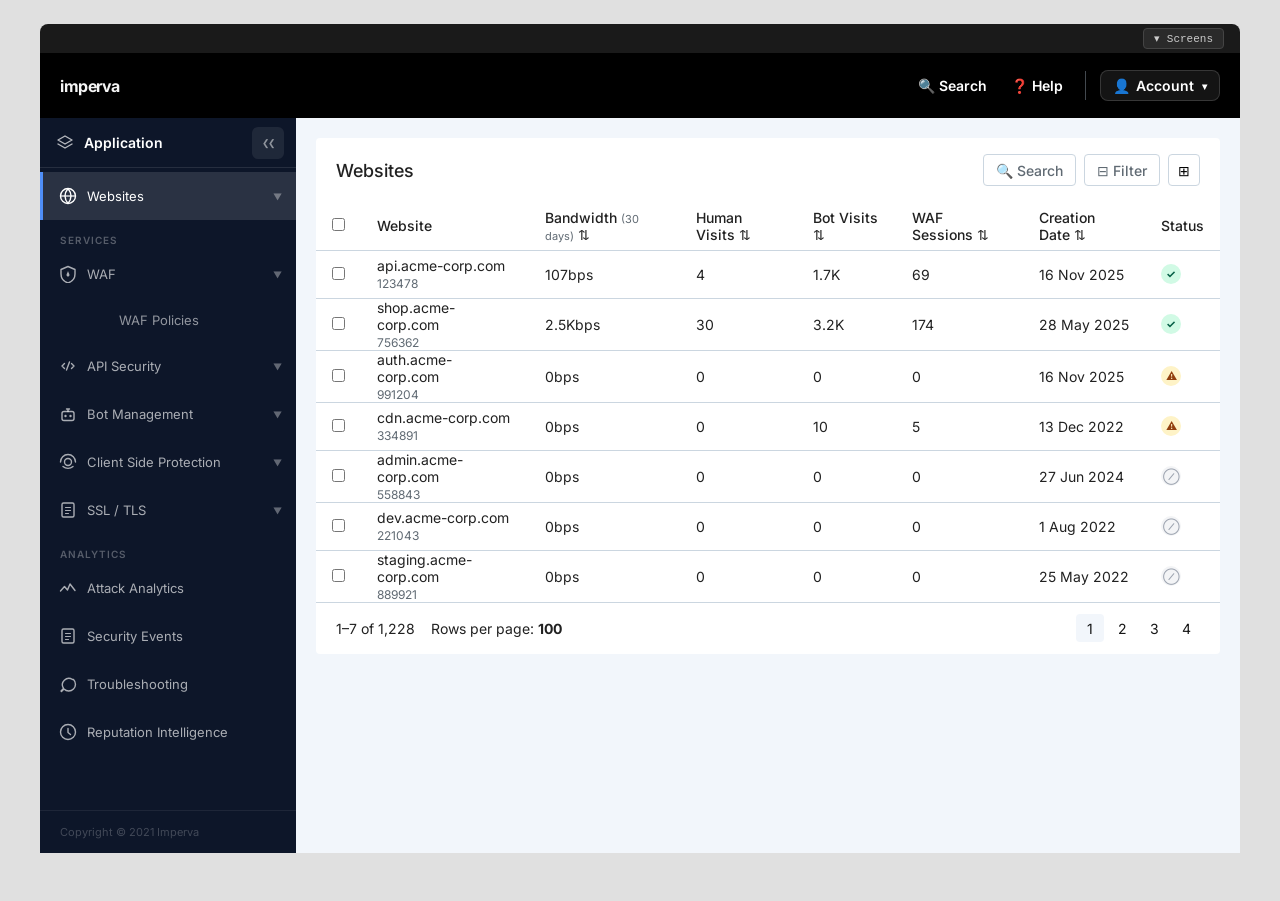
==== commit ccc995a3: "Fix 6 bugs in v2: stage mode exit, menus, revert flow, emergency revert - Add Exit Stage Mode button" ====
--- a/v2/index.html
+++ b/v2/index.html
@@ -9,7 +9,7 @@
 <body>
 
 <!-- ── PROTOTYPE NAV BAR ──────────────────────────── -->
-<nav class="proto-nav">
+<nav class="proto-nav collapsed">
   <span>Screens:</span>
   <button class="active" onclick="showScreen('s02')">02 · Prod</button>
   <button onclick="showScreen('s03')">03 · Rules (Prod)</button>
@@ -18,12 +18,11 @@
   <button onclick="showScreen('s05_1_1')">05.1.1 · Rules</button>
   <button onclick="showScreen('s05_2')">05.2 · Policies</button>
   <button onclick="showScreen('s05_3')">05.3 · Security Events</button>
-  <button onclick="showDiff()">07 · Diff</button>
-  <button onclick="showScreen('s07r')">07R · Diff Redesign</button>
   <button onclick="showScreen('s07rb')">07R-B · API Abuse Task</button>
   <button onclick="showScreen('s08')">08 · Version History</button>
+  <button onclick="showScreen('s09')">09 · RBAC State</button>
   <button onclick="showScreen('s01')">01 · Settings</button>
-  <button id="proto-collapse-btn" onclick="toggleProtoNav()" style="margin-left:auto;">✕</button>
+  <button id="proto-collapse-btn" onclick="toggleProtoNav()" style="margin-left:auto;">▾ Screens</button>
 </nav>
 
 <!-- ════════════════════════════════════════════════
@@ -68,7 +67,10 @@
       <div style="display:flex;align-items:center;gap:12px;background:#EFF6FF;border-left:4px solid #3B82F6;border-radius:4px;padding:12px 16px;margin:16px 20px 0;font-size:13px;color:#1E40AF;">
         <span style="font-size:15px;flex-shrink:0;">🔒</span>
         <span>Rules are read-only in production. To create or edit rules, switch to Stage Mode. Changes are saved as a version and must be promoted to take effect in production.</span>
-        <button class="btn btn-primary" style="margin-left:auto;flex-shrink:0;height:32px;font-size:12px;padding:0 14px;" onclick="showScreen('s05_1_1')">Switch to Stage Mode</button>
+        <div style="display:flex;gap:8px;margin-left:auto;flex-shrink:0;">
+          <button class="btn btn-secondary" style="height:32px;font-size:12px;padding:0 14px;" onclick="showScreen('s08')">Open existing</button>
+          <button class="btn btn-primary" style="height:32px;font-size:12px;padding:0 14px;" onclick="showCreateVersionPopup('s05_1_1')">Create new stage version</button>
+        </div>
       </div>
 
       <!-- ── RULES PAGE (read-only) ── -->
@@ -177,7 +179,10 @@
       <div style="display:flex;align-items:center;gap:12px;background:#EFF6FF;border-left:4px solid #3B82F6;border-radius:4px;padding:12px 16px;margin:16px 20px 0;font-size:13px;color:#1E40AF;">
         <span style="font-size:15px;flex-shrink:0;">🔒</span>
         <span>Policies are read-only in production. To create or edit policies, switch to Stage Mode.</span>
-        <button class="btn btn-primary" style="margin-left:auto;flex-shrink:0;height:32px;font-size:12px;padding:0 14px;" onclick="showScreen('s05_2')">Switch to Stage Mode</button>
+        <div style="display:flex;gap:8px;margin-left:auto;flex-shrink:0;">
+          <button class="btn btn-secondary" style="height:32px;font-size:12px;padding:0 14px;" onclick="showScreen('s08')">Open existing</button>
+          <button class="btn btn-primary" style="height:32px;font-size:12px;padding:0 14px;" onclick="showCreateVersionPopup('s05_2')">Create new stage version</button>
+        </div>
       </div>
 
       <!-- ── POLICIES PAGE (read-only) ── -->
@@ -429,7 +434,7 @@
             </tr>
             <tr>
               <td>
-                <div class="rules-name">Count Ruby HTTP client<br>requests in 10sec (10093129)</div>
+                <div class="rules-name">Count Ruby HTTP client<br>requests in 10sec (10093129)<span class="staged-badge">In stage</span></div>
               </td>
               <td class="rules-desc">If: ClientId == 747</td>
               <td></td>
@@ -443,7 +448,7 @@
             </tr>
             <tr>
               <td>
-                <div class="rules-name">Block Session when reaching<br>10 requests (10093135)</div>
+                <div class="rules-name">Block Session when reaching<br>10 requests (10093135)<span class="staged-badge">In stage</span></div>
               </td>
               <td class="rules-desc">
                 If: CustomRate &gt;= {count-ruby-http-client-requests-<br>in-10sec;10}<br>
@@ -528,7 +533,7 @@
           </thead>
           <tbody>
             <tr>
-              <td><div class="rules-name">Global WAF Policy<br><span style="color:#606A73;font-size:12px;">ACL-001</span></div></td>
+              <td><div class="rules-name">Global WAF Policy<span class="staged-badge">In stage</span><br><span style="color:#606A73;font-size:12px;">ACL-001</span></div></td>
               <td><span class="pol-badge waf-rule">WAF Rules</span></td>
               <td class="rules-desc">SQL injection &amp; XSS prevention</td>
               <td>Block</td>
@@ -538,7 +543,7 @@
               <td><button class="rules-action-btn">&#8942;</button></td>
             </tr>
             <tr>
-              <td><div class="rules-name">Bot Detection – API<br><span style="color:#606A73;font-size:12px;">BOT-004</span></div></td>
+              <td><div class="rules-name">Bot Detection – API<span class="staged-badge">In stage</span><br><span style="color:#606A73;font-size:12px;">BOT-004</span></div></td>
               <td><span class="pol-badge waf-rule">WAF Rules</span></td>
               <td class="rules-desc">Detect automated API traffic</td>
               <td>Challenge</td>
@@ -956,321 +961,6 @@
     </main>
   </div>
 </div><!-- /s05_3 -->
-
-
-<!-- ════════════════════════════════════════════════
-     DIFF OVERLAY (s07) — fixed on top of any screen
-═════════════════════════════════════════════════ -->
-<div id="s07" class="screen diff-overlay">
-
-  <!-- Blue top bar -->
-  <div class="top-nav blue" style="width:100%;flex-shrink:0;">
-    <button class="btn" style="background:transparent;color:#fff;border:1px solid rgba(255,255,255,0.35);padding:0 14px;height:34px;font-size:13px;margin-right:16px;" onclick="showScreen('s04')">← Back</button>
-    <div>
-      <div style="font-size:15px;font-weight:600;color:#fff;line-height:1.2;cursor:pointer;" onclick="showScreen('s07rb')" title="Click to open redesigned version">Review Changes – Ready to Promote <span style="font-size:10px;background:rgba(255,255,255,0.18);padding:2px 7px;border-radius:10px;margin-left:6px;vertical-align:middle;font-weight:500;">Redesign ↗</span></div>
-      <div style="font-size:11px;color:rgba(255,255,255,0.7);">Account Level · Version V10_11-03-26</div>
-    </div>
-    <div style="display:flex;align-items:center;gap:10px;margin-left:28px;">
-      <span class="diff-badge prod">PROD</span>
-      <span class="diff-arrow">→</span>
-      <span class="diff-badge stage">V10_11-03-26 STAGE</span>
-    </div>
-  </div>
-
-  <!-- Stats bar -->
-  <div class="diff-stats-bar" style="flex-shrink:0;">
-    <div class="diff-stat"><span class="badge-add">+5 Added</span></div>
-    <div class="diff-stat"><span class="badge-mod">~ 5 Modified</span></div>
-    <div class="diff-stat"><span class="badge-rem">-2 Removed</span></div>
-    <div style="margin-left:auto;font-size:13px;color:#A3ADB6;">Select changes to include in promotion. Unselected changes remain in stage.</div>
-  </div>
-
-  <!-- Scrollable body -->
-  <div class="diff-body" style="flex:1;min-height:0;">
-
-    <!-- MAIN DIFF CONTENT -->
-    <div class="diff-main">
-
-      <!-- SECTION: Website Level Changes -->
-      <div class="diff-section" id="sec-website">
-        <div class="diff-section-header" onclick="toggleSection('sec-website')">
-          <input type="checkbox" checked id="sec-website-cb"
-            onclick="event.stopPropagation();sectionCbClick('sec-website',this)"
-            style="accent-color:#041295;" />
-          <span class="diff-section-title">Website Level Changes</span>
-          <span class="diff-change-count">8 changes</span>
-          <span class="diff-section-chevron">▾</span>
-        </div>
-        <div class="diff-section-body">
-
-          <!-- Sub: Security Rules -->
-          <div class="diff-subsection" id="sub-security">
-            <div class="diff-subsection-header">
-              <input type="checkbox" checked id="sub-security-cb"
-                onclick="subsectionCbClick('sub-security',this)"
-                style="accent-color:#041295;" />
-              <span class="diff-subsection-title">Security Rules</span>
-              <span class="diff-change-count">4 changes</span>
-            </div>
-            <div class="diff-row">
-              <div class="diff-row-check"><input type="checkbox" checked id="c1" onchange="rowCbChange(this)" /></div>
-              <button class="diff-row-delete" onclick="deleteRow(this)" title="Delete">🗑</button>
-              <div class="diff-row-type mod">MOD</div>
-              <div class="diff-row-content">
-                <div class="diff-cell">
-                  <span class="diff-cell-label">Production</span>
-                  <span class="diff-cell-key">WAF Rule: SQL Injection Block</span>
-                  <span class="diff-cell-value old">Action: Block · Severity: High · Confidence: 70%</span>
-                </div>
-                <div class="diff-cell">
-                  <span class="diff-cell-label">Stage (V10)</span>
-                  <span class="diff-cell-key">WAF Rule: SQL Injection Block</span>
-                  <span class="diff-cell-value new">Action: Block · Severity: Critical · Confidence: 90%</span>
-                </div>
-              </div>
-            </div>
-            <div class="diff-row">
-              <div class="diff-row-check"><input type="checkbox" checked id="c2" onchange="rowCbChange(this)" /></div>
-              <button class="diff-row-delete" onclick="deleteRow(this)" title="Delete">🗑</button>
-              <div class="diff-row-type mod">MOD</div>
-              <div class="diff-row-content">
-                <div class="diff-cell">
-                  <span class="diff-cell-label">Production</span>
-                  <span class="diff-cell-key">WAF Rule: XSS Detection</span>
-                  <span class="diff-cell-value old">Exception: api/v1/comment · Status: Active</span>
-                </div>
-                <div class="diff-cell">
-                  <span class="diff-cell-label">Stage (V10)</span>
-                  <span class="diff-cell-key">WAF Rule: XSS Detection</span>
-                  <span class="diff-cell-value new">Exception: api/v2/comment · Status: Active</span>
-                </div>
-              </div>
-            </div>
-            <div class="diff-row">
-              <div class="diff-row-check"><input type="checkbox" checked id="c3" onchange="rowCbChange(this)" /></div>
-              <button class="diff-row-delete" onclick="deleteRow(this)" title="Delete">🗑</button>
-              <div class="diff-row-type add">ADD</div>
-              <div class="diff-row-content single">
-                <div class="diff-cell">
-                  <span class="diff-cell-label">New in Stage (V10)</span>
-                  <span class="diff-cell-key">WAF Rule: Geo-Block – High-Risk Regions</span>
-                  <span class="diff-cell-value added">Blocked regions: KP, IR, RU · Action: Block · Log: Enabled</span>
-                </div>
-              </div>
-            </div>
-            <div class="diff-row">
-              <div class="diff-row-check"><input type="checkbox" checked id="c4" onchange="rowCbChange(this)" /></div>
-              <button class="diff-row-delete" onclick="deleteRow(this)" title="Delete">🗑</button>
-              <div class="diff-row-type rem">REM</div>
-              <div class="diff-row-content single">
-                <div class="diff-cell">
-                  <span class="diff-cell-label">Removed in Stage (V10)</span>
-                  <span class="diff-cell-key">WAF Rule: Legacy IP Whitelist v1</span>
-                  <span class="diff-cell-value removed">Rule ID: WAF-034 · Deprecated – replaced by ACL-007</span>
-                </div>
-              </div>
-            </div>
-          </div><!-- /Security Rules -->
-
-          <!-- Sub: Cache Settings -->
-          <div class="diff-subsection" id="sub-cache">
-            <div class="diff-subsection-header">
-              <input type="checkbox" checked id="sub-cache-cb"
-                onclick="subsectionCbClick('sub-cache',this)"
-                style="accent-color:#041295;" />
-              <span class="diff-subsection-title">Cache Settings</span>
-              <span class="diff-change-count">2 changes</span>
-            </div>
-            <div class="diff-row">
-              <div class="diff-row-check"><input type="checkbox" checked id="c5" onchange="rowCbChange(this)" /></div>
-              <button class="diff-row-delete" onclick="deleteRow(this)" title="Delete">🗑</button>
-              <div class="diff-row-type mod">MOD</div>
-              <div class="diff-row-content">
-                <div class="diff-cell">
-                  <span class="diff-cell-label">Production</span>
-                  <span class="diff-cell-key">Cache TTL – /api/v2/*</span>
-                  <span class="diff-cell-value old">300s (5 min)</span>
-                </div>
-                <div class="diff-cell">
-                  <span class="diff-cell-label">Stage (V10)</span>
-                  <span class="diff-cell-key">Cache TTL – /api/v2/*</span>
-                  <span class="diff-cell-value new">60s (1 min)</span>
-                </div>
-              </div>
-            </div>
-            <div class="diff-row">
-              <div class="diff-row-check"><input type="checkbox" id="c6" onchange="rowCbChange(this)" /></div>
-              <button class="diff-row-delete" onclick="deleteRow(this)" title="Delete">🗑</button>
-              <div class="diff-row-type add">ADD</div>
-              <div class="diff-row-content single">
-                <div class="diff-cell">
-                  <span class="diff-cell-label">New in Stage (V10)</span>
-                  <span class="diff-cell-key">Cache Rule – Static Assets</span>
-                  <span class="diff-cell-value added">Path: /static/** · TTL: 86400s · Headers: Cache-Control, ETag</span>
-                </div>
-              </div>
-            </div>
-          </div><!-- /Cache Settings -->
-
-          <!-- Sub: shop.acme-corp.com -->
-          <div class="diff-subsection" id="sub-shop">
-            <div class="diff-subsection-header">
-              <input type="checkbox" checked id="sub-shop-cb"
-                onclick="subsectionCbClick('sub-shop',this)"
-                style="accent-color:#041295;" />
-              <span class="diff-subsection-title">shop.acme-corp.com <span style="font-weight:400;color:#606A73;">(756362)</span></span>
-              <span class="diff-change-count">2 changes</span>
-            </div>
-            <div class="diff-row">
-              <div class="diff-row-check"><input type="checkbox" checked id="c7" onchange="rowCbChange(this)" /></div>
-              <button class="diff-row-delete" onclick="deleteRow(this)" title="Delete">🗑</button>
-              <div class="diff-row-type mod">MOD</div>
-              <div class="diff-row-content">
-                <div class="diff-cell">
-                  <span class="diff-cell-label">Production</span>
-                  <span class="diff-cell-key">Applied Policy: Rate Limiting – Checkout</span>
-                  <span class="diff-cell-value old">Threshold: 100 req/min</span>
-                </div>
-                <div class="diff-cell">
-                  <span class="diff-cell-label">Stage (V10)</span>
-                  <span class="diff-cell-key">Applied Policy: Rate Limiting – Checkout</span>
-                  <span class="diff-cell-value new">Threshold: 50 req/min</span>
-                </div>
-              </div>
-            </div>
-            <div class="diff-row">
-              <div class="diff-row-check"><input type="checkbox" checked id="c8" onchange="rowCbChange(this)" /></div>
-              <button class="diff-row-delete" onclick="deleteRow(this)" title="Delete">🗑</button>
-              <div class="diff-row-type add">ADD</div>
-              <div class="diff-row-content single">
-                <div class="diff-cell">
-                  <span class="diff-cell-label">New in Stage (V10)</span>
-                  <span class="diff-cell-key">Applied Policy: Cart Abuse Detection</span>
-                  <span class="diff-cell-value added">Policy ID: BOT-011 · Action: CAPTCHA Challenge</span>
-                </div>
-              </div>
-            </div>
-          </div><!-- /shop -->
-
-        </div>
-      </div><!-- /Website Level Changes -->
-
-      <!-- SECTION: Account Level Changes -->
-      <div class="diff-section" id="sec-account">
-        <div class="diff-section-header" onclick="toggleSection('sec-account')">
-          <input type="checkbox" checked id="sec-account-cb"
-            onclick="event.stopPropagation();sectionCbClick('sec-account',this)"
-            style="accent-color:#041295;" />
-          <span class="diff-section-title">Account Level Changes</span>
-          <span class="diff-change-count">4 changes</span>
-          <span class="diff-section-chevron">▾</span>
-        </div>
-        <div class="diff-section-body">
-
-          <!-- Sub: WAF Policies -->
-          <div class="diff-subsection" id="sub-waf">
-            <div class="diff-subsection-header">
-              <input type="checkbox" checked id="sub-waf-cb"
-                onclick="subsectionCbClick('sub-waf',this)"
-                style="accent-color:#041295;" />
-              <span class="diff-subsection-title">WAF Policies</span>
-              <span class="diff-change-count">2 changes</span>
-            </div>
-            <div class="diff-row">
-              <div class="diff-row-check"><input type="checkbox" checked id="c9" onchange="rowCbChange(this)" /></div>
-              <button class="diff-row-delete" onclick="deleteRow(this)" title="Delete">🗑</button>
-              <div class="diff-row-type mod">MOD</div>
-              <div class="diff-row-content">
-                <div class="diff-cell">
-                  <span class="diff-cell-label">Production</span>
-                  <span class="diff-cell-key">Policy: Global WAF Policy</span>
-                  <span class="diff-cell-value old">Mode: Detection · Exceptions: 3</span>
-                </div>
-                <div class="diff-cell">
-                  <span class="diff-cell-label">Stage (V10)</span>
-                  <span class="diff-cell-key">Policy: Global WAF Policy</span>
-                  <span class="diff-cell-value new">Mode: Prevention · Exceptions: 3</span>
-                </div>
-              </div>
-            </div>
-            <div class="diff-row">
-              <div class="diff-row-check"><input type="checkbox" checked id="c10" onchange="rowCbChange(this)" /></div>
-              <button class="diff-row-delete" onclick="deleteRow(this)" title="Delete">🗑</button>
-              <div class="diff-row-type add">ADD</div>
-              <div class="diff-row-content single">
-                <div class="diff-cell">
-                  <span class="diff-cell-label">New in Stage (V10)</span>
-                  <span class="diff-cell-key">Policy: OWASP Top 10 – 2025 Ruleset</span>
-                  <span class="diff-cell-value added">Rule count: 52 · Mode: Block · Applied to: all sites</span>
-                </div>
-              </div>
-            </div>
-          </div><!-- /WAF Policies -->
-
-          <!-- Sub: Bot Protection Policies -->
-          <div class="diff-subsection" id="sub-bot">
-            <div class="diff-subsection-header">
-              <input type="checkbox" checked id="sub-bot-cb"
-                onclick="subsectionCbClick('sub-bot',this)"
-                style="accent-color:#041295;" />
-              <span class="diff-subsection-title">Bot Protection Policies</span>
-              <span class="diff-change-count">2 changes</span>
-            </div>
-            <div class="diff-row">
-              <div class="diff-row-check"><input type="checkbox" checked id="c11" onchange="rowCbChange(this)" /></div>
-              <button class="diff-row-delete" onclick="deleteRow(this)" title="Delete">🗑</button>
-              <div class="diff-row-type mod">MOD</div>
-              <div class="diff-row-content">
-                <div class="diff-cell">
-                  <span class="diff-cell-label">Production</span>
-                  <span class="diff-cell-key">Bot Detection – API Endpoints</span>
-                  <span class="diff-cell-value old">Risk threshold: 85 · Action: Block</span>
-                </div>
-                <div class="diff-cell">
-                  <span class="diff-cell-label">Stage (V10)</span>
-                  <span class="diff-cell-key">Bot Detection – API Endpoints</span>
-                  <span class="diff-cell-value new">Risk threshold: 72 · Action: Challenge</span>
-                </div>
-              </div>
-            </div>
-            <div class="diff-row">
-              <div class="diff-row-check"><input type="checkbox" id="c12" onchange="rowCbChange(this)" /></div>
-              <button class="diff-row-delete" onclick="deleteRow(this)" title="Delete">🗑</button>
-              <div class="diff-row-type rem">REM</div>
-              <div class="diff-row-content single">
-                <div class="diff-cell">
-                  <span class="diff-cell-label">Removed in Stage (V10)</span>
-                  <span class="diff-cell-key">JS Injection – Legacy Config</span>
-                  <span class="diff-cell-value removed">Paths: /login, /checkout · replaced by updated config</span>
-                </div>
-              </div>
-            </div>
-          </div><!-- /Bot Protection Policies -->
-
-        </div>
-      </div><!-- /Account Level Changes -->
-
-    </div><!-- /diff-main -->
-
-    <!-- CART PANEL -->
-    <div class="diff-cart">
-      <div class="diff-cart-header">
-        <span class="diff-cart-title">Changes to Promote</span>
-        <span class="diff-cart-count" id="cart-count">11</span>
-      </div>
-      <div class="diff-cart-items" id="cart-items">
-        <!-- populated by JS -->
-      </div>
-      <div class="diff-cart-footer">
-        <div style="font-size:12px;color:#606A73;margin-bottom:8px;">
-          Unselected changes stay in stage and can be promoted later.
-        </div>
-        <button class="btn btn-primary" style="width:100%;" onclick="showPromoteConfirm()">Promote to Production →</button>
-      </div>
-    </div>
-
-  </div><!-- /diff-body -->
-</div><!-- /s07-overlay -->
 
 
 <!-- ════════════════════════════════════════════════
@@ -1291,8 +981,23 @@
           </div>
           <div class="table-actions" style="margin-left:auto;">
             <button class="btn btn-ghost">🔍 Search</button>
-            <button class="btn btn-ghost">⊟ Filter</button>
-            <button class="btn btn-primary-sm">＋</button>
+            <div style="position:relative;" class="vh-filter-wrap">
+              <button class="btn btn-ghost" onclick="toggleFilterPanel()">⊟ Filter</button>
+              <div id="vh-filter-panel" style="display:none;position:absolute;right:0;top:calc(100% + 4px);background:#fff;border:1px solid #CBD6E0;border-radius:6px;padding:16px;width:260px;box-shadow:0 4px 16px rgba(0,0,0,0.12);z-index:300;">
+                <div style="font-size:12px;font-weight:600;color:#606A73;margin-bottom:8px;">BY WEBSITE</div>
+                <label style="display:flex;align-items:center;gap:8px;font-size:13px;margin-bottom:6px;cursor:pointer;"><input type="checkbox" class="vh-site-cb" value="api.acme-corp.com" onchange="applyVHFilter()"> api.acme-corp.com</label>
+                <label style="display:flex;align-items:center;gap:8px;font-size:13px;margin-bottom:6px;cursor:pointer;"><input type="checkbox" class="vh-site-cb" value="shop.acme-corp.com" onchange="applyVHFilter()"> shop.acme-corp.com</label>
+                <label style="display:flex;align-items:center;gap:8px;font-size:13px;margin-bottom:12px;cursor:pointer;"><input type="checkbox" class="vh-site-cb" value="auth.acme-corp.com" onchange="applyVHFilter()"> auth.acme-corp.com</label>
+                <div style="font-size:12px;font-weight:600;color:#606A73;margin-bottom:8px;">BY DATE</div>
+                <div style="display:flex;gap:8px;align-items:center;margin-bottom:12px;">
+                  <input id="vh-date-from" type="date" onchange="applyVHFilter()" style="flex:1;border:1px solid #CBD6E0;border-radius:4px;padding:4px 8px;font-size:12px;" placeholder="From">
+                  <span style="font-size:12px;color:#606A73;">–</span>
+                  <input id="vh-date-to" type="date" onchange="applyVHFilter()" style="flex:1;border:1px solid #CBD6E0;border-radius:4px;padding:4px 8px;font-size:12px;" placeholder="To">
+                </div>
+                <button class="btn btn-ghost" style="width:100%;font-size:12px;" onclick="document.querySelectorAll('.vh-site-cb').forEach(c=>c.checked=false);document.getElementById('vh-date-from').value='';document.getElementById('vh-date-to').value='';applyVHFilter();">Clear filters</button>
+              </div>
+            </div>
+            <button class="btn btn-primary-sm" onclick="showCreateVersionPopup()">＋ Add</button>
           </div>
         </div>
 
@@ -1301,7 +1006,9 @@
             <tr>
               <th>ID</th>
               <th>Name</th>
+              <th>Assets / Websites</th>
               <th>Changes <span style="color:#DF2427;">*</span></th>
+              <th>Description</th>
               <th>Promoted By</th>
               <th>Promote Date</th>
               <th>Status</th>
@@ -1309,31 +1016,16 @@
             </tr>
           </thead>
           <tbody>
-            <tr id="v10-row" style="background:#F2F6FB;">
-              <td><span class="td-real" style="font-weight:600;">V10</span></td>
-              <td><span class="td-real">V10_11-03-26</span></td>
-              <td><span class="td-real">4 changes</span></td>
-              <td id="v10-promoted-by"><span class="td-real">–</span></td>
-              <td id="v10-promote-date"><span class="td-real" style="color:#606A73;font-style:italic;">Staged – not promoted</span></td>
-              <td id="v10-status-cell"><span class="version-tag staged">In Stage</span></td>
-              <td>
-                <div class="vh-row-actions" id="v10-actions">
-                  <button class="btn btn-ghost-sm" onclick="toggleRowMenu(this)">⋯</button>
-                  <div class="nav-dropdown row-menu" style="display:none;right:0;left:auto;top:36px;">
-                    <div class="dd-item" onclick="showDiff()">Review &amp; Promote</div>
-                    <div class="dd-item">View Details</div>
-                    <div class="dd-item">Duplicate</div>
-                  </div>
-                </div>
-              </td>
-            </tr>
-            <tr>
-              <td><span class="td-real">V9</span></td>
-              <td><span class="td-real">V9_09-03-26</span></td>
-              <td><span class="td-real">8 changes</span></td>
-              <td><span class="td-real">j.smith@acme.com</span></td>
-              <td><span class="td-real">09/03/2026 16:22</span></td>
-              <td id="v9-status-cell"><span class="version-tag prod">Production</span></td>
+            <!-- ── In Stage ─────────────────────────────── -->
+            <tr id="v11-row">
+              <td><span class="td-real" style="font-weight:600;">V11</span></td>
+              <td><span class="td-real">V11_14-04-26</span></td>
+              <td><span class="td-real" data-sites="auth.acme-corp.com" title="auth.acme-corp.com" style="cursor:default;">1 website</span></td>
+              <td><span class="td-real">2 changes</span></td>
+              <td><span class="td-real" style="color:#606A73;">Auth service hardening</span></td>
+              <td><span class="td-real">–</span></td>
+              <td><span class="td-real" style="color:#606A73;font-style:italic;">Staged – not promoted</span></td>
+              <td><span class="version-tag staged">In Stage</span></td>
               <td>
                 <div class="vh-row-actions">
                   <div style="position:relative;" class="row-action-wrap">
@@ -1341,20 +1033,65 @@
                     <div class="nav-dropdown row-menu" style="display:none;right:0;left:auto;top:36px;">
                       <div class="dd-item">View Details</div>
                       <div class="dd-item">Duplicate</div>
-                      <div class="dd-item">Compare to previous</div>
-                      <div class="dd-item">Compare to another version</div>
-                      <div class="dd-item" onclick="showRollbackConfirm()">Rollback to this version</div>
+                      <div class="dd-item">Compare to Production</div>
                     </div>
                   </div>
                 </div>
               </td>
             </tr>
+            <tr id="v10-row" style="background:#F2F6FB;">
+              <td><span class="td-real" style="font-weight:600;">V10</span></td>
+              <td><span class="td-real">V10_11-03-26</span></td>
+              <td><span class="td-real" data-sites="api.acme-corp.com,shop.acme-corp.com" title="api.acme-corp.com&#10;shop.acme-corp.com" style="cursor:default;">2 websites</span></td>
+              <td><span class="td-real">4 changes</span></td>
+              <td><span class="td-real" style="color:#606A73;">API hardening sprint Q1</span></td>
+              <td id="v10-promoted-by"><span class="td-real">–</span></td>
+              <td id="v10-promote-date"><span class="td-real" style="color:#606A73;font-style:italic;">Staged – not promoted</span></td>
+              <td id="v10-status-cell"><span class="version-tag staged">In Stage</span></td>
+              <td>
+                <div class="vh-row-actions" id="v10-actions">
+                  <div style="position:relative;" class="row-action-wrap">
+                    <button class="btn btn-ghost-sm" onclick="toggleRowMenu(this)">⋯</button>
+                    <div class="nav-dropdown row-menu" style="display:none;right:0;left:auto;top:36px;">
+                      <div class="dd-item">View Details</div>
+                      <div class="dd-item">Duplicate</div>
+                      <div class="dd-item">Compare to Production</div>
+                    </div>
+                  </div>
+                </div>
+              </td>
+            </tr>
+            <!-- ── Production ───────────────────────────── -->
+            <tr>
+              <td colspan="9" style="background:#F9FAFB;padding:6px 16px;border-top:2px solid #E5E7EB;border-bottom:1px solid #E5E7EB;">
+                <span style="font-size:11px;font-weight:700;color:#6B7280;text-transform:uppercase;letter-spacing:0.5px;">Production</span>
+              </td>
+            </tr>
+            <tr>
+              <td><span class="td-real">V9</span></td>
+              <td><span class="td-real">V9_09-03-26</span></td>
+              <td><span class="td-real" data-sites="api.acme-corp.com,shop.acme-corp.com,auth.acme-corp.com" title="api.acme-corp.com&#10;shop.acme-corp.com&#10;auth.acme-corp.com&#10;+5 more" style="cursor:default;">8 websites</span></td>
+              <td><span class="td-real">8 changes</span></td>
+              <td><span class="td-real" style="color:#606A73;">–</span></td>
+              <td><span class="td-real">j.smith@acme.com</span></td>
+              <td data-promote-date="2026-03-09"><span class="td-real">09/03/2026 16:22</span></td>
+              <td id="v9-status-cell"><span class="version-tag prod">Production</span></td>
+              <td></td>
+            </tr>
+            <!-- ── Previous versions ─────────────────────── -->
+            <tr>
+              <td colspan="9" style="background:#F9FAFB;padding:6px 16px;border-top:2px solid #E5E7EB;border-bottom:1px solid #E5E7EB;">
+                <span style="font-size:11px;font-weight:700;color:#6B7280;text-transform:uppercase;letter-spacing:0.5px;">Previous versions</span>
+              </td>
+            </tr>
             <tr>
               <td><span class="td-real">V8</span></td>
               <td><span class="td-real">V8_09-03-26</span></td>
+              <td><span class="td-real" data-sites="api.acme-corp.com,shop.acme-corp.com" title="api.acme-corp.com&#10;shop.acme-corp.com&#10;+3 more" style="cursor:default;">5 websites</span></td>
               <td><span class="td-real">5 changes</span></td>
+              <td><span class="td-real" style="color:#606A73;">–</span></td>
               <td><span class="td-real">m.johnson@acme.com</span></td>
-              <td><span class="td-real">09/03/2026 12:34</span></td>
+              <td data-promote-date="2026-03-09"><span class="td-real">09/03/2026 12:34</span></td>
               <td><span class="version-tag" style="background:#F3F4F6;color:#6B7280;">Previous</span></td>
               <td>
                 <div style="position:relative;" class="row-action-wrap">
@@ -1362,9 +1099,9 @@
                   <div class="nav-dropdown row-menu" style="display:none;right:0;left:auto;top:36px;">
                     <div class="dd-item">View Details</div>
                     <div class="dd-item">Duplicate</div>
-                    <div class="dd-item">Compare to previous</div>
-                    <div class="dd-item">Compare to another version</div>
-                    <div class="dd-item" onclick="showRollbackConfirm()">Rollback to this version</div>
+                    <div class="dd-item">Compare to Production</div>
+                    <div class="dd-item" onclick="showRevertFlow()">Revert</div>
+                    <div class="dd-item" style="color:#DC2626;" onclick="showEmergencyRevertConfirm()">Emergency revert</div>
                   </div>
                 </div>
               </td>
@@ -1372,9 +1109,11 @@
             <tr>
               <td><span class="td-real">V7</span></td>
               <td><span class="td-real">V7_09-03-26</span></td>
+              <td><span class="td-real" data-sites="api.acme-corp.com,shop.acme-corp.com,auth.acme-corp.com" title="api.acme-corp.com&#10;shop.acme-corp.com&#10;auth.acme-corp.com" style="cursor:default;">3 websites</span></td>
               <td><span class="td-real">3 changes</span></td>
+              <td><span class="td-real" style="color:#606A73;">–</span></td>
               <td><span class="td-real">j.smith@acme.com</span></td>
-              <td><span class="td-real">09/03/2026 08:01</span></td>
+              <td data-promote-date="2026-03-09"><span class="td-real">09/03/2026 08:01</span></td>
               <td><span class="version-tag" style="background:#F3F4F6;color:#6B7280;">Previous</span></td>
               <td>
                 <div style="position:relative;" class="row-action-wrap">
@@ -1382,9 +1121,9 @@
                   <div class="nav-dropdown row-menu" style="display:none;right:0;left:auto;top:36px;">
                     <div class="dd-item">View Details</div>
                     <div class="dd-item">Duplicate</div>
-                    <div class="dd-item">Compare to previous</div>
-                    <div class="dd-item">Compare to another version</div>
-                    <div class="dd-item" onclick="showRollbackConfirm()">Rollback to this version</div>
+                    <div class="dd-item">Compare to Production</div>
+                    <div class="dd-item" onclick="showRevertFlow()">Revert</div>
+                    <div class="dd-item" style="color:#DC2626;" onclick="showEmergencyRevertConfirm()">Emergency revert</div>
                   </div>
                 </div>
               </td>
@@ -1400,35 +1139,118 @@
     </main>
   </div>
 
-  <!-- ROLLBACK CONFIRM DIALOG -->
-  <div id="rollback-overlay" style="display:none;position:fixed;inset:0;background:rgba(0,0,0,0.5);z-index:500;align-items:center;justify-content:center;">
-    <div style="background:#fff;border-radius:8px;padding:32px;width:520px;box-shadow:0 20px 60px rgba(0,0,0,0.3);">
-      <div style="font-size:18px;font-weight:600;color:#212121;margin-bottom:12px;">Create Rollback Version from V9?</div>
-      <div style="font-size:14px;color:#606A73;margin-bottom:16px;line-height:1.5;">
-        A <strong>new stage version</strong> will be created containing all changes from V9_09-03-26. You can then review the changes, deselect any items you don't want, and promote to production when ready.
+</div><!-- /s08 -->
+
+<!-- REVERT CONFIRM DIALOG (outside all screens so it works from s07rb too) -->
+<div id="revert-overlay" style="display:none;position:fixed;inset:0;background:rgba(0,0,0,0.5);z-index:500;align-items:center;justify-content:center;">
+  <div style="background:#fff;border-radius:8px;padding:32px;width:520px;box-shadow:0 20px 60px rgba(0,0,0,0.3);">
+    <div style="font-size:18px;font-weight:600;color:#212121;margin-bottom:12px;">Create Revert Version from V9?</div>
+    <div style="font-size:14px;color:#606A73;margin-bottom:16px;line-height:1.5;">
+      A <strong>new stage version</strong> will be created containing all changes from V9_09-03-26. You can then review the changes, deselect any items you don't want, and promote to production when ready.
+    </div>
+    <div style="background:#FEF3C7;border-radius:4px;padding:12px 16px;margin-bottom:20px;font-size:13px;color:#92400E;border-left:4px solid #F59E0B;">
+      <strong>This creates a new version:</strong> V11 (Revert from V9)<br>
+      <span>Original V9 in production remains unchanged.</span>
+    </div>
+    <div style="display:flex;gap:8px;justify-content:flex-end;">
+      <button class="btn btn-secondary" onclick="hideRevertConfirm()">Cancel</button>
+      <button class="btn btn-primary" onclick="confirmRevert()">Create Revert Version</button>
+    </div>
+  </div>
+</div>
+
+
+<!-- ════════════════════════════════════════════════
+     SCREEN 09  -  RBAC STATE (Promote restricted)
+═════════════════════════════════════════════════ -->
+<div id="s09" class="screen">
+  <header class="top-nav blue" id="nav-s09"></header>
+  <div class="page-body">
+    <aside class="sidebar sidebar-navigating" id="sidebar-s09"></aside>
+    <main class="page-content" style="padding:0;">
+      <!-- Stage banner with disabled promote -->
+      <div class="stage-banner" id="banner-s09">
+        <strong title="Sites in this version: api.acme-corp.com, shop.acme-corp.com" style="cursor:default;">Staging Mode  -  V10_11-03-26</strong>
+        <span style="color:#3B82F6;">·</span> Changes here are isolated and won't affect production until you promote.
+        <div style="display:flex;align-items:center;gap:10px;margin-left:auto;flex-shrink:0;">
+          <button class="btn btn-ghost" disabled style="height:28px;font-size:12px;padding:0 14px;opacity:0.45;cursor:not-allowed;border-color:#3B82F6;color:#1E40AF;">Review &amp; Promote →</button>
+          <span style="font-size:12px;color:#606A73;">Promote requires admin access — contact your account admin.</span>
+        </div>
       </div>
-      <div style="background:#FEF3C7;border-radius:4px;padding:12px 16px;margin-bottom:20px;font-size:13px;color:#92400E;border-left:4px solid #F59E0B;">
-        <strong>This creates a new version:</strong> V11 (Rollback from V9)<br>
-        <span>Original V9 in production remains unchanged.</span>
+
+      <div style="padding:20px 24px 8px;">
+        <div class="breadcrumb-bar" style="margin-bottom:16px;">
+          <a href="#" onclick="showScreen('s02');return false;">Production</a>
+          <span class="sep"> / </span>
+          <a href="#" onclick="showScreen('s04');return false;">api.acme-corp.com</a>
+          <span class="sep"> / </span>
+          <span>Rules</span>
+        </div>
+        <div class="table-toolbar" style="gap:12px;margin-bottom:12px;">
+          <div class="table-title">Rules</div>
+          <div class="table-actions" style="margin-left:auto;">
+            <button class="btn btn-ghost">🔍 Search</button>
+            <button class="btn btn-ghost">⊟ Filter</button>
+            <button class="btn btn-primary-sm" disabled style="opacity:0.45;cursor:not-allowed;" title="Promote requires admin access">＋</button>
+          </div>
+        </div>
       </div>
-      <div style="display:flex;gap:8px;justify-content:flex-end;">
-        <button class="btn btn-secondary" onclick="hideRollbackConfirm()">Cancel</button>
-        <button class="btn btn-primary" onclick="confirmRollback()">Create Rollback Version</button>
+
+      <div class="table-container" style="margin:0 24px 24px;">
+        <table class="rules-table">
+          <thead>
+            <tr>
+              <th>PriorityName (ID)</th>
+              <th>Description</th>
+              <th>Hits (Last 7 days)</th>
+              <th>Status</th>
+              <th>Edit</th>
+              <th>More</th>
+            </tr>
+          </thead>
+          <tbody>
+            <tr class="rules-group-row"><td colspan="6">Rates</td></tr>
+            <tr>
+              <td><div class="rules-name">Count Ruby HTTP client<br>requests in 10sec (10093129)<span class="staged-badge">In stage</span></div></td>
+              <td class="rules-desc">If: ClientId == 747</td>
+              <td></td>
+              <td><span class="rules-status enabled"><svg width="14" height="14" viewBox="0 0 16 16"><circle cx="8" cy="8" r="7" fill="#22c55e"/><path d="M5 8l2.5 2.5L11 5.5" stroke="#fff" stroke-width="1.8" stroke-linecap="round" stroke-linejoin="round" fill="none"/></svg> Enabled</span></td>
+              <td><button class="rules-action-btn">&#9998;</button></td>
+              <td><button class="rules-action-btn">&#8942;</button></td>
+            </tr>
+            <tr class="rules-group-row"><td colspan="6">Security</td></tr>
+            <tr>
+              <td><div class="rules-name">Block Session when reaching<br>10 requests (10093135)<span class="staged-badge">In stage</span></div></td>
+              <td class="rules-desc">If: CustomRate &gt;= {count-ruby-http-client-requests-<br>in-10sec;10}<br><span style="color:#606A73;">Then: Block Session</span></td>
+              <td></td>
+              <td><span class="rules-status enabled"><svg width="14" height="14" viewBox="0 0 16 16"><circle cx="8" cy="8" r="7" fill="#22c55e"/><path d="M5 8l2.5 2.5L11 5.5" stroke="#fff" stroke-width="1.8" stroke-linecap="round" stroke-linejoin="round" fill="none"/></svg> Enabled</span></td>
+              <td><button class="rules-action-btn">&#9998;</button></td>
+              <td><button class="rules-action-btn">&#8942;</button></td>
+            </tr>
+          </tbody>
+        </table>
       </div>
-    </div>
-  </div>
-
-</div><!-- /s08 -->
+    </main>
+  </div>
+</div><!-- /s09 -->
 
 
 <!-- ════════════════════════════════════════════════
      PROMOTE CONFIRMATION MODAL
 ═════════════════════════════════════════════════ -->
 <div id="promote-confirm-modal" style="display:none;position:fixed;inset:0;background:rgba(0,0,0,0.5);z-index:400;align-items:center;justify-content:center;">
-  <div style="background:#fff;border-radius:8px;padding:32px;width:480px;box-shadow:0 20px 60px rgba(0,0,0,0.3);">
+  <div style="background:#fff;border-radius:8px;padding:32px;width:520px;box-shadow:0 20px 60px rgba(0,0,0,0.3);">
     <div style="font-size:18px;font-weight:600;color:#212121;margin-bottom:8px;">Promote V10 to Production?</div>
-    <div style="font-size:14px;color:#606A73;margin-bottom:16px;">
-      Selected changes will be applied to production immediately. This action cannot be undone.
+    <div style="font-size:14px;color:#606A73;margin-bottom:20px;">
+      Selected changes will be applied to production. You can revert to a previous version at any time.
+    </div>
+    <div style="margin-bottom:14px;">
+      <label style="display:block;font-size:13px;font-weight:500;color:#212121;margin-bottom:4px;">Version Name</label>
+      <input id="promote-name" type="text" value="V10_11-03-26" class="form-input" style="width:100%;box-sizing:border-box;" />
+    </div>
+    <div style="margin-bottom:16px;">
+      <label style="display:block;font-size:13px;font-weight:500;color:#212121;margin-bottom:4px;">Note <span style="color:#606A73;font-weight:400;">(optional)</span></label>
+      <textarea id="promote-note" class="form-input" rows="2" style="width:100%;box-sizing:border-box;resize:vertical;">API hardening sprint Q1</textarea>
     </div>
     <div style="background:#F2F6FB;border-radius:4px;padding:12px 16px;margin-bottom:24px;font-size:13px;color:#212121;">
       <strong>Version V10_11-03-26</strong> &nbsp;·&nbsp; <span id="promote-count">3</span> changes selected<br>
@@ -1527,7 +1349,7 @@
         <div class="card-header">
           <div class="card-header-text">
             <div class="card-title">Version Retention</div>
-            <div class="card-subtitle">Control how long versions are kept and rollback availability</div>
+            <div class="card-subtitle">Control how long versions are kept and revert availability</div>
           </div>
         </div>
         <div class="card-section">
@@ -1543,11 +1365,11 @@
             </div>
           </div>
           <div class="checkbox-row">
-            <input type="checkbox" id="rollback-creates-version" checked disabled />
-            <label for="rollback-creates-version">Rollback creates a new stage version (recommended) <span class="req">*</span></label>
+            <input type="checkbox" id="revert-creates-version" checked disabled />
+            <label for="revert-creates-version">Revert creates a new stage version (recommended) <span class="req">*</span></label>
           </div>
           <div style="background:#F2F6FB;border-radius:4px;padding:10px 14px;font-size:12px;color:#606A73;margin-top:4px;">
-            When rolling back, a new stage version is opened based on the selected historical version. You can add additional changes before promoting  -  no direct overwrites to production.
+            When reverting, a new stage version is opened based on the selected historical version. You can add additional changes before promoting  -  no direct overwrites to production.
           </div>
         </div>
       </div>
@@ -1555,496 +1377,6 @@
     </main>
   </div>
 </div><!-- /s01 -->
-
-
-<!-- ════════════════════════════════════════════════
-     SCREEN 07R  -  REDESIGNED REVIEW CHANGES
-     Design exploration — access by clicking the
-     page title on screen 07.
-═════════════════════════════════════════════════ -->
-<div id="s07r" class="screen diff-overlay">
-
-  <!-- Blue top bar -->
-  <div class="top-nav blue" style="width:100%;flex-shrink:0;">
-    <button class="btn" style="background:transparent;color:#fff;border:1px solid rgba(255,255,255,0.35);padding:0 14px;height:34px;font-size:13px;margin-right:16px;" onclick="showScreen('s04')">← Back</button>
-    <div>
-      <div style="font-size:15px;font-weight:600;color:#fff;line-height:1.2;">Review Changes – Ready to Promote</div>
-      <div style="font-size:11px;color:rgba(255,255,255,0.7);">Account Level · Version V10_11-03-26</div>
-    </div>
-    <div style="display:flex;align-items:center;gap:10px;margin-left:28px;">
-      <span class="diff-badge prod">PROD</span>
-      <span class="diff-arrow">→</span>
-      <span class="diff-badge stage">V10_11-03-26 STAGE</span>
-    </div>
-  </div>
-
-  <!-- Stats bar with dynamic selection-aware badges -->
-  <div class="r-stats-bar" style="flex-shrink:0;">
-    <span class="r-badge r-badge-add">+<span id="r-count-add">3</span> Added</span>
-    <span class="r-badge r-badge-mod">~<span id="r-count-mod">6</span> Modified</span>
-    <span class="r-badge r-badge-del">−<span id="r-count-del">1</span> Deleted</span>
-    <div style="margin-left:auto;font-size:12px;color:#A3ADB6;">Counts reflect your current selection</div>
-  </div>
-
-  <!-- Filter + search bar -->
-  <div class="r-filter-bar">
-    <span style="font-size:12px;color:#6B7280;font-weight:500;flex-shrink:0;">Filter:</span>
-    <div class="r-filter-chips">
-      <button class="r-chip r-chip-all active" onclick="rFilterChange('all',this)">All</button>
-      <button class="r-chip r-chip-add" onclick="rFilterChange('add',this)"><span style="color:#16A34A;">+</span> ADD</button>
-      <button class="r-chip r-chip-mod" onclick="rFilterChange('mod',this)"><span style="color:#D97706;">~</span> MOD</button>
-      <button class="r-chip r-chip-del" onclick="rFilterChange('del',this)"><span style="color:#DC2626;">−</span> DEL</button>
-    </div>
-    <div class="r-search">
-      <svg width="14" height="14" viewBox="0 0 16 16" fill="none"><path d="M6.5 1A5.5 5.5 0 1 0 12 6.5 5.506 5.506 0 0 0 6.5 1zm4.457 9.043L15 14.086 14.086 15l-4.043-4.043A5.5 5.5 0 1 1 10.957 10.043z" fill="#9CA3AF"/></svg>
-      <input type="text" placeholder="Search changes…" oninput="rSearchChange(this.value)" />
-    </div>
-  </div>
-
-  <!-- Body -->
-  <div class="diff-body" style="flex:1;min-height:0;">
-
-    <!-- LEFT: change list -->
-    <div class="diff-main" id="r-diff-main">
-
-      <!-- ── SECTION: Website Level Changes ── -->
-      <div class="r-section">
-        <div class="r-section-header" onclick="rToggleSection(this)">
-          <input type="checkbox" checked onclick="event.stopPropagation();rSectionCbClick(this)" style="accent-color:#041295;" />
-          <span class="r-section-title">Website Level Changes</span>
-          <span class="diff-change-count">8 changes</span>
-          <span class="r-section-chevron">▾</span>
-        </div>
-
-        <!-- Sub: Security Rules -->
-        <div class="r-subsection" id="r-sub-security">
-          <div class="r-subsection-header" onclick="rToggleSubsection(this)">
-            <input type="checkbox" checked onclick="event.stopPropagation();rSubsectionCbClick(this)" style="accent-color:#041295;" />
-            <span class="r-subsection-title">Security Rules</span>
-            <span class="diff-change-count">4 changes</span>
-            <span class="r-subsection-chevron">▾</span>
-          </div>
-
-          <!-- c1: MOD — SQL Injection Block -->
-          <div class="r-diff-row" data-type="mod" data-search="waf rule sql injection block severity confidence">
-            <div class="r-diff-row-check"><input type="checkbox" checked id="r-c1" onchange="rRowCbChange(this)" /></div>
-            <div class="r-type-accent mod"></div>
-            <div class="r-row-main">
-              <div class="r-row-title-bar">
-                <span class="r-row-title">WAF Rule: SQL Injection Block</span>
-                <span class="r-type-badge mod">MOD<span class="r-tooltip">Existing item modified in this stage version</span></span>
-                <div class="r-row-actions">
-                  <button class="r-kebab-btn" onclick="rToggleMeta('r-meta-c1',this)">⋯</button>
-                  <div class="r-meta-popover" id="r-meta-c1">
-                    <div class="r-meta-row"><div class="r-meta-label">Author</div><div class="r-meta-value">j.smith@acme.com</div></div>
-                    <div class="r-meta-row"><div class="r-meta-label">Changed</div><div class="r-meta-value">Mar 11, 2026 · 14:22</div></div>
-                    <div class="r-meta-row"><div class="r-meta-label">Ticket link</div><input class="r-meta-input" type="text" placeholder="Paste Jira or ticket URL…" /></div>
-                  </div>
-                  <button class="r-trash-btn" onclick="rDeleteRow(this)">🗑<span class="r-tooltip">Remove from stage</span></button>
-                </div>
-              </div>
-              <div class="r-diff-cells">
-                <div class="r-diff-cell old-cell">
-                  <div class="r-cell-label">Production</div>
-                  <div class="r-cell-value">Action: Block · Severity: <span class="r-changed old">High</span> · Confidence: <span class="r-changed old">70%</span></div>
-                </div>
-                <div class="r-diff-cell new-cell">
-                  <div class="r-cell-label">Stage (V10)</div>
-                  <div class="r-cell-value">Action: Block · Severity: <span class="r-changed new">Critical</span> · Confidence: <span class="r-changed new">90%</span></div>
-                </div>
-              </div>
-            </div>
-          </div>
-
-          <!-- c2: MOD — XSS Detection -->
-          <div class="r-diff-row" data-type="mod" data-search="waf rule xss detection exception api">
-            <div class="r-diff-row-check"><input type="checkbox" checked id="r-c2" onchange="rRowCbChange(this)" /></div>
-            <div class="r-type-accent mod"></div>
-            <div class="r-row-main">
-              <div class="r-row-title-bar">
-                <span class="r-row-title">WAF Rule: XSS Detection</span>
-                <span class="r-type-badge mod">MOD<span class="r-tooltip">Existing item modified in this stage version</span></span>
-                <div class="r-row-actions">
-                  <button class="r-kebab-btn" onclick="rToggleMeta('r-meta-c2',this)">⋯</button>
-                  <div class="r-meta-popover" id="r-meta-c2">
-                    <div class="r-meta-row"><div class="r-meta-label">Author</div><div class="r-meta-value">m.johnson@acme.com</div></div>
-                    <div class="r-meta-row"><div class="r-meta-label">Changed</div><div class="r-meta-value">Mar 10, 2026 · 09:47</div></div>
-                    <div class="r-meta-row"><div class="r-meta-label">Ticket link</div><input class="r-meta-input" type="text" placeholder="Paste Jira or ticket URL…" /></div>
-                  </div>
-                  <button class="r-trash-btn" onclick="rDeleteRow(this)">🗑<span class="r-tooltip">Remove from stage</span></button>
-                </div>
-              </div>
-              <div class="r-diff-cells">
-                <div class="r-diff-cell old-cell">
-                  <div class="r-cell-label">Production</div>
-                  <div class="r-cell-value">Exception: <span class="r-changed old">api/v1/comment</span> · Status: Active</div>
-                </div>
-                <div class="r-diff-cell new-cell">
-                  <div class="r-cell-label">Stage (V10)</div>
-                  <div class="r-cell-value">Exception: <span class="r-changed new">api/v2/comment</span> · Status: Active</div>
-                </div>
-              </div>
-            </div>
-          </div>
-
-          <!-- c3: ADD — Geo-Block -->
-          <div class="r-diff-row" data-type="add" data-search="waf rule geo-block high-risk regions kp ir ru block">
-            <div class="r-diff-row-check"><input type="checkbox" checked id="r-c3" onchange="rRowCbChange(this)" /></div>
-            <div class="r-type-accent add"></div>
-            <div class="r-row-main">
-              <div class="r-row-title-bar">
-                <span class="r-row-title">WAF Rule: Geo-Block – High-Risk Regions</span>
-                <span class="r-type-badge add">ADD<span class="r-tooltip">New item added in this stage version</span></span>
-                <div class="r-row-actions">
-                  <button class="r-kebab-btn" onclick="rToggleMeta('r-meta-c3',this)">⋯</button>
-                  <div class="r-meta-popover" id="r-meta-c3">
-                    <div class="r-meta-row"><div class="r-meta-label">Author</div><div class="r-meta-value">j.smith@acme.com</div></div>
-                    <div class="r-meta-row"><div class="r-meta-label">Changed</div><div class="r-meta-value">Mar 09, 2026 · 11:15</div></div>
-                    <div class="r-meta-row"><div class="r-meta-label">Ticket link</div><input class="r-meta-input" type="text" placeholder="Paste Jira or ticket URL…" /></div>
-                  </div>
-                  <button class="r-trash-btn" onclick="rDeleteRow(this)">🗑<span class="r-tooltip">Remove from stage</span></button>
-                </div>
-              </div>
-              <div class="r-diff-cells single">
-                <div class="r-diff-cell add-cell">
-                  <div class="r-cell-label">New in Stage (V10)</div>
-                  <div class="r-cell-value">Blocked regions: KP, IR, RU · Action: Block · Log: Enabled</div>
-                </div>
-              </div>
-            </div>
-          </div>
-
-          <!-- c4: DEL — Legacy IP Whitelist -->
-          <div class="r-diff-row" data-type="del" data-search="waf rule legacy ip whitelist removed deprecated acl">
-            <div class="r-diff-row-check"><input type="checkbox" checked id="r-c4" onchange="rRowCbChange(this)" /></div>
-            <div class="r-type-accent del"></div>
-            <div class="r-row-main">
-              <div class="r-row-title-bar">
-                <span class="r-row-title">WAF Rule: Legacy IP Whitelist v1</span>
-                <span class="r-type-badge del">DEL<span class="r-tooltip">Item removed in this stage version</span></span>
-                <div class="r-row-actions">
-                  <button class="r-kebab-btn" onclick="rToggleMeta('r-meta-c4',this)">⋯</button>
-                  <div class="r-meta-popover" id="r-meta-c4">
-                    <div class="r-meta-row"><div class="r-meta-label">Author</div><div class="r-meta-value">j.smith@acme.com</div></div>
-                    <div class="r-meta-row"><div class="r-meta-label">Changed</div><div class="r-meta-value">Mar 08, 2026 · 16:03</div></div>
-                    <div class="r-meta-row"><div class="r-meta-label">Ticket link</div><input class="r-meta-input" type="text" placeholder="Paste Jira or ticket URL…" /></div>
-                  </div>
-                  <button class="r-trash-btn" onclick="rDeleteRow(this)">🗑<span class="r-tooltip">Remove from stage</span></button>
-                </div>
-              </div>
-              <div class="r-diff-cells single">
-                <div class="r-diff-cell del-cell">
-                  <div class="r-cell-label">Removed in Stage (V10)</div>
-                  <div class="r-cell-value">Rule ID: WAF-034 · Deprecated – replaced by ACL-007</div>
-                </div>
-              </div>
-            </div>
-          </div>
-
-        </div><!-- /r-sub-security -->
-
-        <!-- Sub: Cache Settings -->
-        <div class="r-subsection" id="r-sub-cache">
-          <div class="r-subsection-header" onclick="rToggleSubsection(this)">
-            <input type="checkbox" checked onclick="event.stopPropagation();rSubsectionCbClick(this)" style="accent-color:#041295;" />
-            <span class="r-subsection-title">Cache Settings</span>
-            <span class="diff-change-count">2 changes</span>
-            <span class="r-subsection-chevron">▾</span>
-          </div>
-
-          <!-- c5: MOD — Cache TTL -->
-          <div class="r-diff-row" data-type="mod" data-search="cache ttl api v2 300s 60s">
-            <div class="r-diff-row-check"><input type="checkbox" checked id="r-c5" onchange="rRowCbChange(this)" /></div>
-            <div class="r-type-accent mod"></div>
-            <div class="r-row-main">
-              <div class="r-row-title-bar">
-                <span class="r-row-title">Cache TTL – /api/v2/*</span>
-                <span class="r-type-badge mod">MOD<span class="r-tooltip">Existing item modified in this stage version</span></span>
-                <div class="r-row-actions">
-                  <button class="r-kebab-btn" onclick="rToggleMeta('r-meta-c5',this)">⋯</button>
-                  <div class="r-meta-popover" id="r-meta-c5">
-                    <div class="r-meta-row"><div class="r-meta-label">Author</div><div class="r-meta-value">j.smith@acme.com</div></div>
-                    <div class="r-meta-row"><div class="r-meta-label">Changed</div><div class="r-meta-value">Mar 07, 2026 · 10:30</div></div>
-                    <div class="r-meta-row"><div class="r-meta-label">Ticket link</div><input class="r-meta-input" type="text" placeholder="Paste Jira or ticket URL…" /></div>
-                  </div>
-                  <button class="r-trash-btn" onclick="rDeleteRow(this)">🗑<span class="r-tooltip">Remove from stage</span></button>
-                </div>
-              </div>
-              <div class="r-diff-cells">
-                <div class="r-diff-cell old-cell">
-                  <div class="r-cell-label">Production</div>
-                  <div class="r-cell-value"><span class="r-changed old">300s (5 min)</span></div>
-                </div>
-                <div class="r-diff-cell new-cell">
-                  <div class="r-cell-label">Stage (V10)</div>
-                  <div class="r-cell-value"><span class="r-changed new">60s (1 min)</span></div>
-                </div>
-              </div>
-            </div>
-          </div>
-
-          <!-- c6: ADD — Cache Rule Static Assets (starts unchecked) -->
-          <div class="r-diff-row" data-type="add" data-search="cache rule static assets path ttl etag">
-            <div class="r-diff-row-check"><input type="checkbox" id="r-c6" onchange="rRowCbChange(this)" /></div>
-            <div class="r-type-accent add"></div>
-            <div class="r-row-main">
-              <div class="r-row-title-bar">
-                <span class="r-row-title">Cache Rule – Static Assets</span>
-                <span class="r-type-badge add">ADD<span class="r-tooltip">New item added in this stage version</span></span>
-                <div class="r-row-actions">
-                  <button class="r-kebab-btn" onclick="rToggleMeta('r-meta-c6',this)">⋯</button>
-                  <div class="r-meta-popover" id="r-meta-c6">
-                    <div class="r-meta-row"><div class="r-meta-label">Author</div><div class="r-meta-value">m.johnson@acme.com</div></div>
-                    <div class="r-meta-row"><div class="r-meta-label">Changed</div><div class="r-meta-value">Mar 06, 2026 · 15:12</div></div>
-                    <div class="r-meta-row"><div class="r-meta-label">Ticket link</div><input class="r-meta-input" type="text" placeholder="Paste Jira or ticket URL…" /></div>
-                  </div>
-                  <button class="r-trash-btn" onclick="rDeleteRow(this)">🗑<span class="r-tooltip">Remove from stage</span></button>
-                </div>
-              </div>
-              <div class="r-diff-cells single">
-                <div class="r-diff-cell add-cell">
-                  <div class="r-cell-label">New in Stage (V10)</div>
-                  <div class="r-cell-value">Path: /static/** · TTL: 86400s · Headers: Cache-Control, ETag</div>
-                </div>
-              </div>
-            </div>
-          </div>
-
-        </div><!-- /r-sub-cache -->
-
-        <!-- Sub: shop.acme-corp.com -->
-        <div class="r-subsection" id="r-sub-shop">
-          <div class="r-subsection-header" onclick="rToggleSubsection(this)">
-            <input type="checkbox" checked onclick="event.stopPropagation();rSubsectionCbClick(this)" style="accent-color:#041295;" />
-            <span class="r-subsection-title">shop.acme-corp.com <span style="font-weight:400;color:#9CA3AF;">(756362)</span></span>
-            <span class="diff-change-count">2 changes</span>
-            <span class="r-subsection-chevron">▾</span>
-          </div>
-
-          <!-- c7: MOD — Rate Limiting Checkout -->
-          <div class="r-diff-row" data-type="mod" data-search="rate limiting checkout shop threshold req min">
-            <div class="r-diff-row-check"><input type="checkbox" checked id="r-c7" onchange="rRowCbChange(this)" /></div>
-            <div class="r-type-accent mod"></div>
-            <div class="r-row-main">
-              <div class="r-row-title-bar">
-                <span class="r-row-title">Applied Policy: Rate Limiting – Checkout</span>
-                <span class="r-type-badge mod">MOD<span class="r-tooltip">Existing item modified in this stage version</span></span>
-                <div class="r-row-actions">
-                  <button class="r-kebab-btn" onclick="rToggleMeta('r-meta-c7',this)">⋯</button>
-                  <div class="r-meta-popover" id="r-meta-c7">
-                    <div class="r-meta-row"><div class="r-meta-label">Author</div><div class="r-meta-value">j.smith@acme.com</div></div>
-                    <div class="r-meta-row"><div class="r-meta-label">Changed</div><div class="r-meta-value">Mar 05, 2026 · 08:55</div></div>
-                    <div class="r-meta-row"><div class="r-meta-label">Ticket link</div><input class="r-meta-input" type="text" placeholder="Paste Jira or ticket URL…" /></div>
-                  </div>
-                  <button class="r-trash-btn" onclick="rDeleteRow(this)">🗑<span class="r-tooltip">Remove from stage</span></button>
-                </div>
-              </div>
-              <div class="r-diff-cells">
-                <div class="r-diff-cell old-cell">
-                  <div class="r-cell-label">Production</div>
-                  <div class="r-cell-value">Threshold: <span class="r-changed old">100</span> req/min</div>
-                </div>
-                <div class="r-diff-cell new-cell">
-                  <div class="r-cell-label">Stage (V10)</div>
-                  <div class="r-cell-value">Threshold: <span class="r-changed new">50</span> req/min</div>
-                </div>
-              </div>
-            </div>
-          </div>
-
-          <!-- c8: ADD — Cart Abuse Detection -->
-          <div class="r-diff-row" data-type="add" data-search="cart abuse detection bot captcha shop policy">
-            <div class="r-diff-row-check"><input type="checkbox" checked id="r-c8" onchange="rRowCbChange(this)" /></div>
-            <div class="r-type-accent add"></div>
-            <div class="r-row-main">
-              <div class="r-row-title-bar">
-                <span class="r-row-title">Applied Policy: Cart Abuse Detection</span>
-                <span class="r-type-badge add">ADD<span class="r-tooltip">New item added in this stage version</span></span>
-                <div class="r-row-actions">
-                  <button class="r-kebab-btn" onclick="rToggleMeta('r-meta-c8',this)">⋯</button>
-                  <div class="r-meta-popover" id="r-meta-c8">
-                    <div class="r-meta-row"><div class="r-meta-label">Author</div><div class="r-meta-value">m.johnson@acme.com</div></div>
-                    <div class="r-meta-row"><div class="r-meta-label">Changed</div><div class="r-meta-value">Mar 04, 2026 · 17:20</div></div>
-                    <div class="r-meta-row"><div class="r-meta-label">Ticket link</div><input class="r-meta-input" type="text" placeholder="Paste Jira or ticket URL…" /></div>
-                  </div>
-                  <button class="r-trash-btn" onclick="rDeleteRow(this)">🗑<span class="r-tooltip">Remove from stage</span></button>
-                </div>
-              </div>
-              <div class="r-diff-cells single">
-                <div class="r-diff-cell add-cell">
-                  <div class="r-cell-label">New in Stage (V10)</div>
-                  <div class="r-cell-value">Policy ID: BOT-011 · Action: CAPTCHA Challenge</div>
-                </div>
-              </div>
-            </div>
-          </div>
-
-        </div><!-- /r-sub-shop -->
-      </div><!-- /Website Level Changes -->
-
-      <!-- ── SECTION: Account Level Changes ── -->
-      <div class="r-section">
-        <div class="r-section-header" onclick="rToggleSection(this)">
-          <input type="checkbox" checked onclick="event.stopPropagation();rSectionCbClick(this)" style="accent-color:#041295;" />
-          <span class="r-section-title">Account Level Changes</span>
-          <span class="diff-change-count">4 changes</span>
-          <span class="r-section-chevron">▾</span>
-        </div>
-
-        <!-- Sub: WAF Policies -->
-        <div class="r-subsection" id="r-sub-waf">
-          <div class="r-subsection-header" onclick="rToggleSubsection(this)">
-            <input type="checkbox" checked onclick="event.stopPropagation();rSubsectionCbClick(this)" style="accent-color:#041295;" />
-            <span class="r-subsection-title">WAF Policies</span>
-            <span class="diff-change-count">2 changes</span>
-            <span class="r-subsection-chevron">▾</span>
-          </div>
-
-          <!-- c9: MOD — Global WAF Policy -->
-          <div class="r-diff-row" data-type="mod" data-search="global waf policy mode detection prevention exceptions">
-            <div class="r-diff-row-check"><input type="checkbox" checked id="r-c9" onchange="rRowCbChange(this)" /></div>
-            <div class="r-type-accent mod"></div>
-            <div class="r-row-main">
-              <div class="r-row-title-bar">
-                <span class="r-row-title">Policy: Global WAF Policy</span>
-                <span class="r-type-badge mod">MOD<span class="r-tooltip">Existing item modified in this stage version</span></span>
-                <div class="r-row-actions">
-                  <button class="r-kebab-btn" onclick="rToggleMeta('r-meta-c9',this)">⋯</button>
-                  <div class="r-meta-popover" id="r-meta-c9">
-                    <div class="r-meta-row"><div class="r-meta-label">Author</div><div class="r-meta-value">j.smith@acme.com</div></div>
-                    <div class="r-meta-row"><div class="r-meta-label">Changed</div><div class="r-meta-value">Mar 03, 2026 · 12:40</div></div>
-                    <div class="r-meta-row"><div class="r-meta-label">Ticket link</div><input class="r-meta-input" type="text" placeholder="Paste Jira or ticket URL…" /></div>
-                  </div>
-                  <button class="r-trash-btn" onclick="rDeleteRow(this)">🗑<span class="r-tooltip">Remove from stage</span></button>
-                </div>
-              </div>
-              <div class="r-diff-cells">
-                <div class="r-diff-cell old-cell">
-                  <div class="r-cell-label">Production</div>
-                  <div class="r-cell-value">Mode: <span class="r-changed old">Detection</span> · Exceptions: 3</div>
-                </div>
-                <div class="r-diff-cell new-cell">
-                  <div class="r-cell-label">Stage (V10)</div>
-                  <div class="r-cell-value">Mode: <span class="r-changed new">Prevention</span> · Exceptions: 3</div>
-                </div>
-              </div>
-            </div>
-          </div>
-
-          <!-- c10: ADD — OWASP Ruleset -->
-          <div class="r-diff-row" data-type="add" data-search="owasp top 10 2025 ruleset waf block all sites">
-            <div class="r-diff-row-check"><input type="checkbox" checked id="r-c10" onchange="rRowCbChange(this)" /></div>
-            <div class="r-type-accent add"></div>
-            <div class="r-row-main">
-              <div class="r-row-title-bar">
-                <span class="r-row-title">Policy: OWASP Top 10 – 2025 Ruleset</span>
-                <span class="r-type-badge add">ADD<span class="r-tooltip">New item added in this stage version</span></span>
-                <div class="r-row-actions">
-                  <button class="r-kebab-btn" onclick="rToggleMeta('r-meta-c10',this)">⋯</button>
-                  <div class="r-meta-popover" id="r-meta-c10">
-                    <div class="r-meta-row"><div class="r-meta-label">Author</div><div class="r-meta-value">j.smith@acme.com</div></div>
-                    <div class="r-meta-row"><div class="r-meta-label">Changed</div><div class="r-meta-value">Mar 02, 2026 · 09:18</div></div>
-                    <div class="r-meta-row"><div class="r-meta-label">Ticket link</div><input class="r-meta-input" type="text" placeholder="Paste Jira or ticket URL…" /></div>
-                  </div>
-                  <button class="r-trash-btn" onclick="rDeleteRow(this)">🗑<span class="r-tooltip">Remove from stage</span></button>
-                </div>
-              </div>
-              <div class="r-diff-cells single">
-                <div class="r-diff-cell add-cell">
-                  <div class="r-cell-label">New in Stage (V10)</div>
-                  <div class="r-cell-value">Rule count: 52 · Mode: Block · Applied to: all sites</div>
-                </div>
-              </div>
-            </div>
-          </div>
-
-        </div><!-- /r-sub-waf -->
-
-        <!-- Sub: Bot Protection Policies -->
-        <div class="r-subsection" id="r-sub-bot">
-          <div class="r-subsection-header" onclick="rToggleSubsection(this)">
-            <input type="checkbox" checked onclick="event.stopPropagation();rSubsectionCbClick(this)" style="accent-color:#041295;" />
-            <span class="r-subsection-title">Bot Protection Policies</span>
-            <span class="diff-change-count">2 changes</span>
-            <span class="r-subsection-chevron">▾</span>
-          </div>
-
-          <!-- c11: MOD — Bot Detection API -->
-          <div class="r-diff-row" data-type="mod" data-search="bot detection api endpoints risk threshold block challenge">
-            <div class="r-diff-row-check"><input type="checkbox" checked id="r-c11" onchange="rRowCbChange(this)" /></div>
-            <div class="r-type-accent mod"></div>
-            <div class="r-row-main">
-              <div class="r-row-title-bar">
-                <span class="r-row-title">Bot Detection – API Endpoints</span>
-                <span class="r-type-badge mod">MOD<span class="r-tooltip">Existing item modified in this stage version</span></span>
-                <div class="r-row-actions">
-                  <button class="r-kebab-btn" onclick="rToggleMeta('r-meta-c11',this)">⋯</button>
-                  <div class="r-meta-popover" id="r-meta-c11">
-                    <div class="r-meta-row"><div class="r-meta-label">Author</div><div class="r-meta-value">m.johnson@acme.com</div></div>
-                    <div class="r-meta-row"><div class="r-meta-label">Changed</div><div class="r-meta-value">Mar 01, 2026 · 16:55</div></div>
-                    <div class="r-meta-row"><div class="r-meta-label">Ticket link</div><input class="r-meta-input" type="text" placeholder="Paste Jira or ticket URL…" /></div>
-                  </div>
-                  <button class="r-trash-btn" onclick="rDeleteRow(this)">🗑<span class="r-tooltip">Remove from stage</span></button>
-                </div>
-              </div>
-              <div class="r-diff-cells">
-                <div class="r-diff-cell old-cell">
-                  <div class="r-cell-label">Production</div>
-                  <div class="r-cell-value">Risk threshold: <span class="r-changed old">85</span> · Action: <span class="r-changed old">Block</span></div>
-                </div>
-                <div class="r-diff-cell new-cell">
-                  <div class="r-cell-label">Stage (V10)</div>
-                  <div class="r-cell-value">Risk threshold: <span class="r-changed new">72</span> · Action: <span class="r-changed new">Challenge</span></div>
-                </div>
-              </div>
-            </div>
-          </div>
-
-          <!-- c12: DEL — JS Injection Legacy (starts unchecked) -->
-          <div class="r-diff-row" data-type="del" data-search="js injection legacy config bot removed login checkout">
-            <div class="r-diff-row-check"><input type="checkbox" id="r-c12" onchange="rRowCbChange(this)" /></div>
-            <div class="r-type-accent del"></div>
-            <div class="r-row-main">
-              <div class="r-row-title-bar">
-                <span class="r-row-title">JS Injection – Legacy Config</span>
-                <span class="r-type-badge del">DEL<span class="r-tooltip">Item removed in this stage version</span></span>
-                <div class="r-row-actions">
-                  <button class="r-kebab-btn" onclick="rToggleMeta('r-meta-c12',this)">⋯</button>
-                  <div class="r-meta-popover" id="r-meta-c12">
-                    <div class="r-meta-row"><div class="r-meta-label">Author</div><div class="r-meta-value">j.smith@acme.com</div></div>
-                    <div class="r-meta-row"><div class="r-meta-label">Changed</div><div class="r-meta-value">Feb 28, 2026 · 14:30</div></div>
-                    <div class="r-meta-row"><div class="r-meta-label">Ticket link</div><input class="r-meta-input" type="text" placeholder="Paste Jira or ticket URL…" /></div>
-                  </div>
-                  <button class="r-trash-btn" onclick="rDeleteRow(this)">🗑<span class="r-tooltip">Remove from stage</span></button>
-                </div>
-              </div>
-              <div class="r-diff-cells single">
-                <div class="r-diff-cell del-cell">
-                  <div class="r-cell-label">Removed in Stage (V10)</div>
-                  <div class="r-cell-value">Paths: /login, /checkout · replaced by updated config</div>
-                </div>
-              </div>
-            </div>
-          </div>
-
-        </div><!-- /r-sub-bot -->
-      </div><!-- /Account Level Changes -->
-
-    </div><!-- /r-diff-main -->
-
-
-  </div><!-- /diff-body -->
-
-  <!-- Sticky bottom promote strip -->
-  <div class="r-promote-strip">
-    <div class="r-strip-info">
-      <span class="r-strip-selected"><span id="r-strip-count">10</span> changes selected</span>
-      <span class="r-strip-note">Unselected changes stay in stage and can be promoted later.</span>
-    </div>
-    <button class="btn btn-primary" style="height:40px;padding:0 28px;font-size:14px;flex-shrink:0;" onclick="showPromoteConfirm()">Promote to Production →</button>
-  </div>
-
-</div><!-- /s07r -->
 
 
 <!-- ════════════════════════════════════════════════
@@ -2110,7 +1442,7 @@
         <!-- Sub: api.acme-corp.com (123478) -->
         <div class="r-subsection">
           <div class="r-subsection-header" onclick="rToggleSubsection(this)">
-            <input type="checkbox" checked onclick="event.stopPropagation();rbSubsectionCbClick(this)" style="accent-color:#041295;" />
+            <input type="checkbox" checked id="rb-sub-cb-api" onclick="event.stopPropagation();rbSubsectionCbClick(this)" style="accent-color:#041295;" />
             <span class="r-subsection-title">api.acme-corp.com <span style="font-weight:400;color:#9CA3AF;">(123478)</span></span>
             <span class="diff-change-count">1 change</span>
             <span class="r-subsection-chevron">▾</span>
@@ -2127,6 +1459,7 @@
                   <span class="r-row-title">Security Rule: API Rate Abuse Block</span>
                   <span class="r-type-badge add">ADD<span class="r-tooltip">New item added in this stage version</span></span>
                   <div class="r-row-actions">
+                    <button class="r-trash-btn" onclick="rbShowDeleteConfirm(this)" title="Remove this change">🗑</button>
                     <button class="r-kebab-btn" onclick="rToggleMeta('rb-meta-c1',this)">⋯</button>
                     <div class="r-meta-popover" id="rb-meta-c1">
                       <div class="r-meta-row"><div class="r-meta-label">Author</div><div class="r-meta-value">j.smith@acme.com</div></div>
@@ -2150,7 +1483,7 @@
         <!-- Sub: shop.acme-corp.com (756362) -->
         <div class="r-subsection">
           <div class="r-subsection-header" onclick="rToggleSubsection(this)">
-            <input type="checkbox" checked onclick="event.stopPropagation();rbSubsectionCbClick(this)" style="accent-color:#041295;" />
+            <input type="checkbox" checked id="rb-sub-cb-shop" onclick="event.stopPropagation();rbSubsectionCbClick(this)" style="accent-color:#041295;" />
             <span class="r-subsection-title">shop.acme-corp.com <span style="font-weight:400;color:#9CA3AF;">(756362)</span></span>
             <span class="diff-change-count">1 change</span>
             <span class="r-subsection-chevron">▾</span>
@@ -2167,6 +1500,7 @@
                   <span class="r-row-title">Security Rule: Bot Scraping Detection</span>
                   <span class="r-type-badge mod">MOD<span class="r-tooltip">Existing item modified in this stage version</span></span>
                   <div class="r-row-actions">
+                    <button class="r-trash-btn" onclick="rbShowDeleteConfirm(this)" title="Remove this change">🗑</button>
                     <button class="r-kebab-btn" onclick="rToggleMeta('rb-meta-c3',this)">⋯</button>
                     <div class="r-meta-popover" id="rb-meta-c3">
                       <div class="r-meta-row"><div class="r-meta-label">Author</div><div class="r-meta-value">j.smith@acme.com</div></div>
@@ -2197,7 +1531,7 @@
         <div class="r-section-header" onclick="rToggleSection(this)">
           <input type="checkbox" checked onclick="event.stopPropagation();rbSectionCbClick(this)" style="accent-color:#041295;" />
           <span class="r-section-title">Account Level Changes</span>
-          <span class="diff-change-count">2 changes</span>
+          <span class="diff-change-count">1 change</span>
           <span class="r-section-chevron">▾</span>
         </div>
 
@@ -2206,7 +1540,7 @@
           <div class="r-subsection-header" onclick="rToggleSubsection(this)">
             <input type="checkbox" checked id="rb-sub-cb-waf-policies" onclick="event.stopPropagation();rbSubsectionCbClick(this)" style="accent-color:#041295;" />
             <span class="r-subsection-title">WAF Policies</span>
-            <span class="diff-change-count">2 changes</span>
+            <span class="diff-change-count">1 change</span>
             <span class="r-subsection-chevron">▾</span>
           </div>
 
@@ -2218,6 +1552,7 @@
                 <span class="r-row-title">WAF Policy: Strict API Ruleset</span>
                 <span class="r-type-badge add">ADD<span class="r-tooltip">New item added in this stage version</span></span>
                 <div class="r-row-actions">
+                  <button class="r-trash-btn" onclick="rbShowDeleteConfirm(this)" title="Remove this change">🗑</button>
                   <button class="r-kebab-btn" onclick="rToggleMeta('rb-meta-c2',this)">⋯</button>
                   <div class="r-meta-popover" id="rb-meta-c2">
                     <div class="r-meta-row"><div class="r-meta-label">Author</div><div class="r-meta-value">j.smith@acme.com</div></div>
@@ -2234,32 +1569,6 @@
               </div>
             </div>
           </div>
-
-          <!-- rb-c4: DEL — API Exception Allowlist -->
-          <div class="r-diff-row" data-type="del" data-search="waf policy api exception allowlist legacy bypass removed permissive">
-            <div class="r-type-accent del"></div>
-            <div class="r-row-main">
-              <div class="r-row-title-bar">
-                <span class="r-row-title">WAF Policy: API Exception Allowlist</span>
-                <span class="r-type-badge del">DEL<span class="r-tooltip">Item removed in this stage version</span></span>
-                <div class="r-row-actions">
-                  <button class="r-kebab-btn" onclick="rToggleMeta('rb-meta-c4',this)">⋯</button>
-                  <div class="r-meta-popover" id="rb-meta-c4">
-                    <div class="r-meta-row"><div class="r-meta-label">Author</div><div class="r-meta-value">j.smith@acme.com</div></div>
-                    <div class="r-meta-row"><div class="r-meta-label">Changed</div><div class="r-meta-value">Mar 11, 2026 · 15:30</div></div>
-                    <div class="r-meta-row"><div class="r-meta-label">Ticket link</div><input class="r-meta-input" type="text" placeholder="Paste Jira or ticket URL…" /></div>
-                  </div>
-                </div>
-              </div>
-              <div class="r-diff-cells single">
-                <div class="r-diff-cell del-cell">
-                  <div class="r-cell-label">Removed in Stage (V10)</div>
-                  <div class="r-cell-value">Policy ID: WAF-EX-008 · Bypassed WAF inspection for /api/v1/** · Replaced by Strict API Ruleset</div>
-                </div>
-              </div>
-            </div>
-          </div>
-
         </div><!-- /WAF Policies -->
       </div><!-- /Account Level Changes -->
 
@@ -2273,11 +1582,79 @@
       <span class="r-strip-selected"><span id="rb-strip-count">4</span> changes selected</span>
       <span class="r-strip-note">Unselected changes stay in stage and can be promoted later.</span>
     </div>
-    <button class="btn btn-primary" style="height:40px;padding:0 28px;font-size:14px;flex-shrink:0;" onclick="showPromoteConfirm()">Promote to Production →</button>
+    <button id="rb-action-btn" class="btn btn-primary" style="height:40px;padding:0 28px;font-size:14px;flex-shrink:0;" onclick="showPromoteConfirm()">Promote to Production →</button>
   </div>
 
 </div><!-- /s07rb -->
 
+
+<!-- ════════════════════════════════════════════════
+     A1: SITE LOCKED DIALOG
+═════════════════════════════════════════════════ -->
+<div id="site-locked-modal" style="display:none;position:fixed;inset:0;background:rgba(0,0,0,0.5);z-index:500;align-items:center;justify-content:center;">
+  <div style="background:#fff;border-radius:8px;padding:32px;width:480px;box-shadow:0 20px 60px rgba(0,0,0,0.3);">
+    <div style="font-size:18px;font-weight:600;color:#212121;margin-bottom:12px;">Site already in another stage version</div>
+    <div style="background:#EFF6FF;border-left:4px solid #3B82F6;border-radius:4px;padding:12px 16px;margin-bottom:20px;font-size:13px;color:#1E40AF;">
+      This site is already being staged in <strong>V11_14-04-26</strong>. Open that version to make changes, or remove it first.
+    </div>
+    <div style="display:flex;gap:8px;justify-content:flex-end;">
+      <button class="btn btn-secondary" onclick="hideSiteLockedDialog()">Cancel</button>
+      <button class="btn btn-primary" onclick="hideSiteLockedDialog();showScreen('s08');">Open V11_14-04-26</button>
+    </div>
+  </div>
+</div>
+
+
+<!-- ════════════════════════════════════════════════
+     A4: CREATE STAGE VERSION POPUP
+═════════════════════════════════════════════════ -->
+<div id="create-version-modal" style="display:none;position:fixed;inset:0;background:rgba(0,0,0,0.5);z-index:500;align-items:center;justify-content:center;">
+  <div style="background:#fff;border-radius:8px;padding:32px;width:480px;box-shadow:0 20px 60px rgba(0,0,0,0.3);">
+    <div style="font-size:18px;font-weight:600;color:#212121;margin-bottom:20px;">Create Stage Version</div>
+    <div style="margin-bottom:16px;">
+      <label style="display:block;font-size:12px;font-weight:600;color:#606A73;margin-bottom:6px;">NAME</label>
+      <input id="cv-name" type="text" value="V11_14-04-26"
+        style="width:100%;box-sizing:border-box;border:1px solid #CBD6E0;border-radius:4px;padding:8px 12px;font-size:14px;font-family:inherit;color:#212121;" />
+    </div>
+    <div style="margin-bottom:24px;">
+      <label style="display:block;font-size:12px;font-weight:600;color:#606A73;margin-bottom:6px;">NOTE <span style="font-weight:400;">(optional)</span></label>
+      <textarea id="cv-note" rows="3" placeholder="Add a note about this stage version…"
+        style="width:100%;box-sizing:border-box;border:1px solid #CBD6E0;border-radius:4px;padding:8px 12px;font-size:14px;font-family:inherit;color:#212121;resize:vertical;"></textarea>
+    </div>
+    <div style="display:flex;gap:8px;justify-content:flex-end;">
+      <button class="btn btn-secondary" onclick="hideCreateVersionPopup()">Cancel</button>
+      <button class="btn btn-primary" onclick="confirmCreateVersion()">Create</button>
+    </div>
+  </div>
+</div>
+
+
+<!-- EMERGENCY REVERT MODAL -->
+<div id="emergency-revert-modal" style="display:none;position:fixed;inset:0;background:rgba(0,0,0,0.5);z-index:500;align-items:center;justify-content:center;">
+  <div style="background:#fff;border-radius:8px;padding:32px;width:520px;box-shadow:0 20px 60px rgba(0,0,0,0.3);">
+    <div style="display:flex;align-items:center;gap:10px;margin-bottom:12px;">
+      <span style="font-size:20px;">⚠️</span>
+      <div style="font-size:18px;font-weight:600;color:#DC2626;">Emergency Revert</div>
+    </div>
+    <div style="background:#FEF2F2;border-left:4px solid #DC2626;border-radius:4px;padding:12px 16px;margin-bottom:20px;font-size:13px;color:#991B1B;">
+      This will revert production immediately, skipping stage review. Use only for active incident recovery.
+    </div>
+    <div style="font-size:13px;font-weight:600;color:#212121;margin-bottom:8px;">Select sites to revert</div>
+    <div style="margin-bottom:16px;">
+      <label style="display:flex;align-items:center;gap:8px;font-size:13px;margin-bottom:6px;cursor:pointer;"><input type="checkbox" class="er-site-cb" checked> api.acme-corp.com</label>
+      <label style="display:flex;align-items:center;gap:8px;font-size:13px;margin-bottom:6px;cursor:pointer;"><input type="checkbox" class="er-site-cb" checked> shop.acme-corp.com</label>
+      <label style="display:flex;align-items:center;gap:8px;font-size:13px;margin-bottom:6px;cursor:pointer;"><input type="checkbox" class="er-site-cb" checked> auth.acme-corp.com</label>
+    </div>
+    <div style="margin-bottom:20px;">
+      <label style="display:block;font-size:13px;font-weight:500;color:#212121;margin-bottom:4px;">Reason <span style="color:#606A73;font-weight:400;">(required)</span></label>
+      <textarea id="er-note" class="form-input" rows="2" style="width:100%;box-sizing:border-box;resize:vertical;">Emergency revert - reason: </textarea>
+    </div>
+    <div style="display:flex;gap:8px;justify-content:flex-end;">
+      <button class="btn btn-secondary" onclick="hideEmergencyRevertConfirm()">Cancel</button>
+      <button class="btn btn-danger" onclick="confirmEmergencyRevert()">Revert Production Now</button>
+    </div>
+  </div>
+</div>
 
 <script src="app.js"></script>
 </body>
--- a/v2/style.css
+++ b/v2/style.css
@@ -385,7 +385,7 @@
 .btn-ghost { background: transparent; color: #606A73; border: 1px solid #CBD6E0; padding: 6px 12px; height: 32px; }
 .btn-ghost-sm { background: transparent; border: 1px solid #CBD6E0; width: 32px; height: 32px; justify-content: center; padding: 0; }
 .btn-disabled { background: #808B95; color: #fff; padding: 6px 16px; height: 32px; cursor: not-allowed; }
-.btn-danger { background: #fff; color: #DF2427; border: 1px solid #DF2427; padding: 9px 20px; height: 40px; }
+.btn-danger { background: #DC2626; color: #fff; border: 1px solid #DC2626; padding: 9px 20px; height: 40px; }
 .btn-link { background: none; border: none; color: #041295; font-size: 14px; font-weight: 500; padding: 9px 20px; height: 40px; cursor: pointer; }
 
 /* ─── CARD ───────────────────────────────────────── */
@@ -455,7 +455,7 @@
   background: #fff;
   border-radius: 4px;
   margin: 16px 20px;
-  overflow: hidden;
+  overflow: visible;
 }
 .table-toolbar {
   padding: 16px 20px;
@@ -578,13 +578,23 @@
 
 /* ─── STAGE BANNER ───────────────────────────────── */
 .stage-banner {
-  background: #FFF8E1;
-  border-bottom: 2px solid #F59E0B;
+  background: #EFF6FF;
+  border-bottom: 2px solid #3B82F6;
   padding: 10px 20px;
   display: flex; align-items: center; gap: 12px;
-  font-size: 14px; color: #92400E;
+  font-size: 14px; color: #1E40AF;
 }
 .stage-banner strong { font-weight: 600; }
+
+/* ─── STAGED BADGE (A6) ──────────────────────────── */
+.staged-badge {
+  display: inline-block;
+  padding: 1px 7px;
+  border-radius: 10px;
+  font-size: 11px; font-weight: 600;
+  background: #E0E7FF; color: #4338CA;
+  margin-left: 6px; vertical-align: middle;
+}
 
 /* ─── SCREEN 05 PAGE CONTENT ─────────────────────── */
 .page-content-inner {
@@ -623,20 +633,6 @@
   background: #fff;
 }
 .screen.active.diff-overlay { display: flex; height: 860px; overflow: hidden; }
-/* legacy wrapper no longer used but kept for safety */
-.diff-screen-wrap {
-  display: flex;
-  flex-direction: column;
-  min-height: 100vh;
-}
-
-.diff-header {
-  background: #212121;
-  padding: 16px 24px;
-  display: flex; align-items: center; gap: 16px;
-}
-.diff-header-title { font-size: 16px; font-weight: 600; color: #fff; }
-.diff-header-sub { font-size: 13px; color: #A3ADB6; }
 .diff-badge {
   display: inline-flex; align-items: center; gap: 6px;
   padding: 4px 10px; border-radius: 12px;
@@ -645,17 +641,6 @@
 .diff-badge.prod { background: #1a3a1a; color: #4ADE80; }
 .diff-badge.stage { background: #041295; color: #93C5FD; }
 .diff-arrow { color: #808B95; font-size: 16px; }
-
-.diff-stats-bar {
-  background: #2a2a2a;
-  padding: 10px 24px;
-  display: flex; align-items: center; gap: 24px;
-  border-bottom: 1px solid #3a3a3a;
-}
-.diff-stat { font-size: 13px; color: #A3ADB6; display: flex; align-items: center; gap: 6px; }
-.diff-stat .badge-add { background: #14532D; color: #4ADE80; font-size: 11px; font-weight: 600; padding: 2px 8px; border-radius: 4px; }
-.diff-stat .badge-rem { background: #7F1D1D; color: #F87171; font-size: 11px; font-weight: 600; padding: 2px 8px; border-radius: 4px; }
-.diff-stat .badge-mod { background: #78350F; color: #FCD34D; font-size: 11px; font-weight: 600; padding: 2px 8px; border-radius: 4px; }
 
 .diff-body {
   display: flex;
@@ -672,157 +657,17 @@
   padding: 20px;
 }
 
-.diff-cart {
-  width: 300px;
-  background: #fff;
-  border-left: 1px solid #CBD6E0;
-  display: flex;
-  flex-direction: column;
-  overflow: hidden;
-}
-.diff-cart-header {
-  padding: 16px 20px;
-  border-bottom: 1px solid #CBD6E0;
-  display: flex; align-items: center; justify-content: space-between;
-}
-.diff-cart-title { font-size: 16px; font-weight: 600; color: #212121; }
-.diff-cart-count {
-  background: #041295;
-  color: #fff;
-  font-size: 12px; font-weight: 600;
-  padding: 2px 8px; border-radius: 12px;
-}
-.diff-cart-items { flex: 1; overflow-y: auto; padding: 12px; min-height: 0; }
-.diff-cart-item {
-  padding: 10px 12px;
-  border: 1px solid #CBD6E0;
-  border-radius: 4px;
-  margin-bottom: 8px;
-  font-size: 13px;
-  display: flex; align-items: flex-start; gap: 8px;
-}
-.diff-cart-item .ci-icon { font-size: 10px; margin-top: 2px; flex-shrink: 0; }
-.diff-cart-item .ci-icon.add { color: #16A34A; }
-.diff-cart-item .ci-icon.mod { color: #D97706; }
-.diff-cart-item .ci-icon.rem { color: #DC2626; }
-.diff-cart-item .ci-text { color: #212121; line-height: 1.4; }
-.diff-cart-item .ci-cat { font-size: 11px; color: #606A73; margin-top: 2px; }
-
-.diff-cart-empty { padding: 32px; text-align: center; color: #A3ADB6; font-size: 13px; }
-
-.diff-cart-footer {
-  padding: 16px;
-  border-top: 1px solid #CBD6E0;
-  display: flex;
-  flex-direction: column;
-  gap: 8px;
-  flex-shrink: 0;
-  background: #fff;
-}
-
-.diff-section {
-  background: #fff;
-  border-radius: 4px;
-  border: 1px solid #CBD6E0;
-  margin-bottom: 16px;
-  overflow: hidden;
-}
-.diff-section-header {
-  padding: 14px 20px;
-  background: #fff;
-  border-bottom: 1px solid #CBD6E0;
-  display: flex; align-items: center; gap: 12px;
-  cursor: pointer;
-  user-select: none;
-}
-.diff-section-header:hover { background: #f8f9fb; }
-.diff-section-title { font-size: 16px; font-weight: 600; color: #000; flex: 1; }
-.diff-section-chevron { color: #606A73; transition: transform 0.2s; font-size: 12px; }
-.diff-section.collapsed .diff-section-chevron { transform: rotate(-90deg); }
-.diff-section.collapsed .diff-section-body { display: none; }
 .diff-change-count {
   font-size: 12px; color: #606A73;
   background: #F2F6FB;
   padding: 2px 8px; border-radius: 10px;
 }
 
-.diff-subsection {
-  border-bottom: 1px solid #F2F6FB;
-}
-.diff-subsection-header {
-  padding: 10px 20px 10px 28px;
-  display: flex; align-items: center; gap: 10px;
-  background: #FAFBFC;
-  border-bottom: 1px solid #EDF0F3;
-}
-.diff-subsection-title { font-size: 14px; font-weight: 600; color: #000; flex: 1; }
-
-.diff-row {
-  display: flex;
-  align-items: stretch;
-  border-bottom: 1px solid #F2F6FB;
-  font-size: 13px;
-  font-family: 'Inter', sans-serif;
-}
-.diff-row:last-child { border-bottom: none; }
-.diff-row:hover { background: #F8F9FB; }
-
-.diff-row-check {
-  width: 44px;
-  display: flex; align-items: center; justify-content: center;
-  flex-shrink: 0;
-  border-right: 1px solid #F2F6FB;
-}
-.diff-row-check input[type=checkbox] { accent-color: #041295; width: 15px; height: 15px; cursor: pointer; }
-.diff-row-delete {
-  background: none; border: none; color: #A3ADB6; font-size: 14px; cursor: pointer;
-  padding: 2px 4px; border-radius: 3px; margin-left: auto; flex-shrink: 0;
-}
-.diff-row-delete:hover { background: #F2F6FB; color: #606A73; }
-
-.diff-row-type {
-  width: 32px;
-  display: flex; align-items: center; justify-content: center;
-  flex-shrink: 0;
-  font-size: 10px; font-weight: 700; letter-spacing: 0.5px;
-}
-.diff-row-type.add { background: #F0FDF4; color: #16A34A; }
-.diff-row-type.mod { background: #FFFBEB; color: #D97706; }
-.diff-row-type.rem { background: #FEF2F2; color: #DC2626; }
-
-.diff-row-content {
-  flex: 1;
-  display: grid;
-  grid-template-columns: 1fr 1fr;
-}
-.diff-row-content.single { grid-template-columns: 1fr; }
-
-.diff-cell {
-  padding: 12px 16px;
-  border-right: 1px solid #F2F6FB;
-  display: flex; flex-direction: column; gap: 3px;
-}
-.diff-cell:last-child { border-right: none; }
-.diff-cell-label { font-size: 11px; font-weight: 600; color: #A3ADB6; text-transform: uppercase; letter-spacing: 0.5px; }
-.diff-cell-key { font-size: 13px; font-weight: 600; color: #212121; }
-.diff-cell-value { font-size: 13px; color: #212121; font-family: monospace; }
-.diff-cell-value.old { text-decoration: line-through; color: #DC2626; background: #FEF2F2; padding: 2px 6px; border-radius: 3px; display: inline-block; }
-.diff-cell-value.new { color: #16A34A; background: #F0FDF4; padding: 2px 6px; border-radius: 3px; display: inline-block; }
-.diff-cell-value.added { color: #16A34A; background: #F0FDF4; padding: 2px 6px; border-radius: 3px; display: inline-block; }
-.diff-cell-value.removed { color: #DC2626; background: #FEF2F2; padding: 2px 6px; border-radius: 3px; display: inline-block; text-decoration: line-through; }
-
-.diff-action-bar {
-  background: #fff;
-  border-top: 1px solid #CBD6E0;
-  padding: 16px 24px;
-  display: flex; align-items: center; justify-content: space-between;
-}
-.diff-action-bar .action-note { font-size: 13px; color: #606A73; }
-
 /* ─── VERSION HISTORY ────────────────────────────── */
 .vh-row-actions {
-  display: flex; gap: 6px; align-items: center;
-}
+  display: flex; gap: 6px; align-items: center; position: relative; z-index: 10;
+}
+.nav-dropdown.row-menu { z-index: 300; }
 .version-tag {
   display: inline-block;
   padding: 2px 8px;
@@ -1318,14 +1163,16 @@
   display: flex; align-items: center; justify-content: center;
   font-size: 13px; color: #9CA3AF;
   transition: all 0.12s; position: relative;
-}
+  opacity: 0;
+}
+.r-diff-row:hover .r-trash-btn { opacity: 1; }
 .r-trash-btn:hover { background: #FEF2F2; color: #DC2626; border-color: #FECACA; }
 
 /* Three-dot meta popover */
 .r-meta-popover {
   display: none;
-  position: absolute; right: 0; top: 32px;
-  z-index: 300;
+  position: fixed;
+  z-index: 9999;
   background: #fff;
   border: 1px solid #E5E7EB;
   border-radius: 6px;
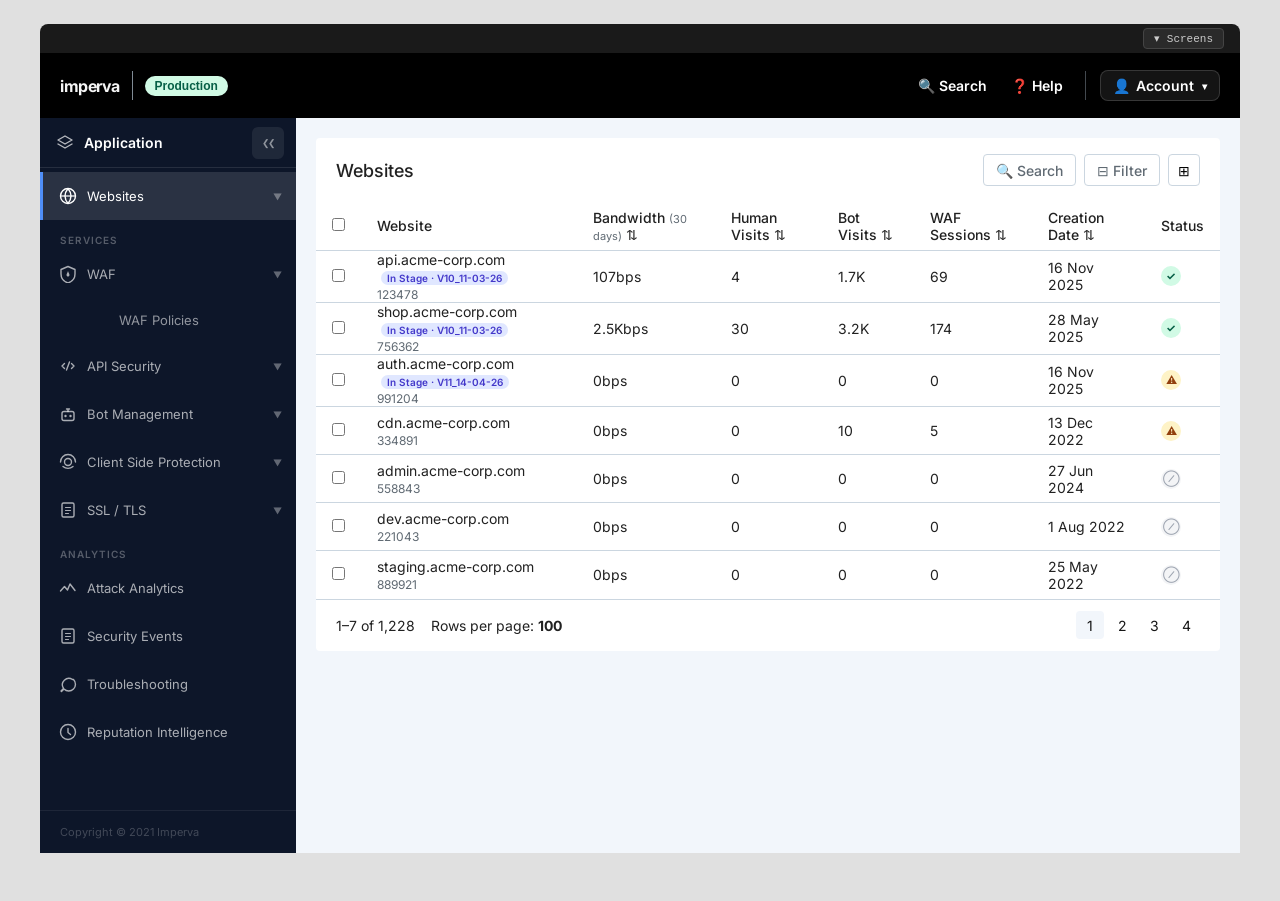
==== commit fdf65d95: "V2: PM review round 2 — 7 items + s02 addendum - Persistent env pill in top bar (green Production / " ====
--- a/v2/index.html
+++ b/v2/index.html
@@ -66,10 +66,9 @@
       <!-- Read-only info banner -->
       <div style="display:flex;align-items:center;gap:12px;background:#EFF6FF;border-left:4px solid #3B82F6;border-radius:4px;padding:12px 16px;margin:16px 20px 0;font-size:13px;color:#1E40AF;">
         <span style="font-size:15px;flex-shrink:0;">🔒</span>
-        <span>Rules are read-only in production. To create or edit rules, switch to Stage Mode. Changes are saved as a version and must be promoted to take effect in production.</span>
-        <div style="display:flex;gap:8px;margin-left:auto;flex-shrink:0;">
-          <button class="btn btn-secondary" style="height:32px;font-size:12px;padding:0 14px;" onclick="showScreen('s08')">Open existing</button>
-          <button class="btn btn-primary" style="height:32px;font-size:12px;padding:0 14px;" onclick="showCreateVersionPopup('s05_1_1')">Create new stage version</button>
+        <span>A stage version is currently active (V10_11-03-26). Manage it or create a new one in Version History.</span>
+        <div style="margin-left:auto;flex-shrink:0;">
+          <button class="btn btn-primary" style="height:32px;font-size:12px;padding:0 14px;" onclick="showScreen('s08')">Go to Version History</button>
         </div>
       </div>
 
@@ -178,10 +177,9 @@
       <!-- Read-only info banner -->
       <div style="display:flex;align-items:center;gap:12px;background:#EFF6FF;border-left:4px solid #3B82F6;border-radius:4px;padding:12px 16px;margin:16px 20px 0;font-size:13px;color:#1E40AF;">
         <span style="font-size:15px;flex-shrink:0;">🔒</span>
-        <span>Policies are read-only in production. To create or edit policies, switch to Stage Mode.</span>
-        <div style="display:flex;gap:8px;margin-left:auto;flex-shrink:0;">
-          <button class="btn btn-secondary" style="height:32px;font-size:12px;padding:0 14px;" onclick="showScreen('s08')">Open existing</button>
-          <button class="btn btn-primary" style="height:32px;font-size:12px;padding:0 14px;" onclick="showCreateVersionPopup('s05_2')">Create new stage version</button>
+        <span>A stage version is currently active (V10_11-03-26). Manage it or create a new one in Version History.</span>
+        <div style="margin-left:auto;flex-shrink:0;">
+          <button class="btn btn-primary" style="height:32px;font-size:12px;padding:0 14px;" onclick="showScreen('s08')">Go to Version History</button>
         </div>
       </div>
 
@@ -997,8 +995,14 @@
                 <button class="btn btn-ghost" style="width:100%;font-size:12px;" onclick="document.querySelectorAll('.vh-site-cb').forEach(c=>c.checked=false);document.getElementById('vh-date-from').value='';document.getElementById('vh-date-to').value='';applyVHFilter();">Clear filters</button>
               </div>
             </div>
-            <button class="btn btn-primary-sm" onclick="showCreateVersionPopup()">＋ Add</button>
-          </div>
+            <button id="s08-add-btn" class="btn btn-primary-sm" onclick="showCreateVersionPopup()">＋ Add</button>
+          </div>
+        </div>
+
+        <!-- Tab bar -->
+        <div class="s08-tab-bar">
+          <button class="s08-tab-btn active" data-tab="stage" onclick="switchS08Tab('stage')">Stage</button>
+          <button class="s08-tab-btn" data-tab="history" onclick="switchS08Tab('history')">History</button>
         </div>
 
         <table>
@@ -1007,46 +1011,44 @@
               <th>ID</th>
               <th>Name</th>
               <th>Assets / Websites</th>
-              <th>Changes <span style="color:#DF2427;">*</span></th>
               <th>Description</th>
+              <th>Created by</th>
               <th>Promoted By</th>
-              <th>Promote Date</th>
+              <th class="promote-date-col">Promote Date</th>
               <th>Status</th>
               <th></th>
             </tr>
           </thead>
-          <tbody>
-            <!-- ── In Stage ─────────────────────────────── -->
+
+          <!-- ── Stage tab body (V11, V10) ──────────────── -->
+          <tbody id="s08-stage-body">
             <tr id="v11-row">
               <td><span class="td-real" style="font-weight:600;">V11</span></td>
               <td><span class="td-real">V11_14-04-26</span></td>
-              <td><span class="td-real" data-sites="auth.acme-corp.com" title="auth.acme-corp.com" style="cursor:default;">1 website</span></td>
-              <td><span class="td-real">2 changes</span></td>
+              <td><span class="td-real" data-sites="auth.acme-corp.com">auth.acme-corp.com</span></td>
               <td><span class="td-real" style="color:#606A73;">Auth service hardening</span></td>
+              <td><span class="td-real">j.smith@acme.com</span></td>
               <td><span class="td-real">–</span></td>
-              <td><span class="td-real" style="color:#606A73;font-style:italic;">Staged – not promoted</span></td>
+              <td class="promote-date-col"><span class="td-real" style="color:#606A73;font-style:italic;">Staged – not promoted</span></td>
               <td><span class="version-tag staged">In Stage</span></td>
+              <td></td>
+            </tr>
+            <tr id="v10-row" style="background:#F2F6FB;">
+              <td><span class="td-real" style="font-weight:600;">V10</span></td>
+              <td><span class="td-real">V10_11-03-26</span></td>
               <td>
-                <div class="vh-row-actions">
-                  <div style="position:relative;" class="row-action-wrap">
-                    <button class="btn btn-ghost-sm" onclick="toggleRowMenu(this)">⋯</button>
-                    <div class="nav-dropdown row-menu" style="display:none;right:0;left:auto;top:36px;">
-                      <div class="dd-item">View Details</div>
-                      <div class="dd-item">Duplicate</div>
-                      <div class="dd-item">Compare to Production</div>
-                    </div>
+                <div class="site-list-wrap">
+                  <button class="site-list-btn" onclick="toggleSiteList(this)">2 websites ▾</button>
+                  <div class="site-list-dropdown">
+                    <div class="site-list-item">api.acme-corp.com</div>
+                    <div class="site-list-item">shop.acme-corp.com</div>
                   </div>
                 </div>
               </td>
-            </tr>
-            <tr id="v10-row" style="background:#F2F6FB;">
-              <td><span class="td-real" style="font-weight:600;">V10</span></td>
-              <td><span class="td-real">V10_11-03-26</span></td>
-              <td><span class="td-real" data-sites="api.acme-corp.com,shop.acme-corp.com" title="api.acme-corp.com&#10;shop.acme-corp.com" style="cursor:default;">2 websites</span></td>
-              <td><span class="td-real">4 changes</span></td>
               <td><span class="td-real" style="color:#606A73;">API hardening sprint Q1</span></td>
+              <td><span class="td-real">j.smith@acme.com</span></td>
               <td id="v10-promoted-by"><span class="td-real">–</span></td>
-              <td id="v10-promote-date"><span class="td-real" style="color:#606A73;font-style:italic;">Staged – not promoted</span></td>
+              <td id="v10-promote-date" class="promote-date-col"><span class="td-real" style="color:#606A73;font-style:italic;">Staged – not promoted</span></td>
               <td id="v10-status-cell"><span class="version-tag staged">In Stage</span></td>
               <td>
                 <div class="vh-row-actions" id="v10-actions">
@@ -1061,37 +1063,60 @@
                 </div>
               </td>
             </tr>
-            <!-- ── Production ───────────────────────────── -->
-            <tr>
-              <td colspan="9" style="background:#F9FAFB;padding:6px 16px;border-top:2px solid #E5E7EB;border-bottom:1px solid #E5E7EB;">
+          </tbody>
+
+          <!-- ── History tab body (V9, V8, V7) ─────────── -->
+          <tbody id="s08-history-body" style="display:none;">
+            <!-- Production section -->
+            <tr>
+              <td colspan="8" style="background:#F9FAFB;padding:6px 16px;border-top:2px solid #E5E7EB;border-bottom:1px solid #E5E7EB;">
                 <span style="font-size:11px;font-weight:700;color:#6B7280;text-transform:uppercase;letter-spacing:0.5px;">Production</span>
               </td>
             </tr>
             <tr>
               <td><span class="td-real">V9</span></td>
               <td><span class="td-real">V9_09-03-26</span></td>
-              <td><span class="td-real" data-sites="api.acme-corp.com,shop.acme-corp.com,auth.acme-corp.com" title="api.acme-corp.com&#10;shop.acme-corp.com&#10;auth.acme-corp.com&#10;+5 more" style="cursor:default;">8 websites</span></td>
-              <td><span class="td-real">8 changes</span></td>
+              <td>
+                <div class="site-list-wrap">
+                  <button class="site-list-btn" onclick="toggleSiteList(this)">8 websites ▾</button>
+                  <div class="site-list-dropdown">
+                    <div class="site-list-item">api.acme-corp.com</div>
+                    <div class="site-list-item">shop.acme-corp.com</div>
+                    <div class="site-list-item">auth.acme-corp.com</div>
+                    <div class="site-list-item" style="color:#606A73;">+5 more</div>
+                  </div>
+                </div>
+              </td>
               <td><span class="td-real" style="color:#606A73;">–</span></td>
               <td><span class="td-real">j.smith@acme.com</span></td>
-              <td data-promote-date="2026-03-09"><span class="td-real">09/03/2026 16:22</span></td>
+              <td><span class="td-real">j.smith@acme.com</span></td>
+              <td class="promote-date-col" data-promote-date="2026-03-09"><span class="td-real">09/03/2026 16:22</span></td>
               <td id="v9-status-cell"><span class="version-tag prod">Production</span></td>
               <td></td>
             </tr>
-            <!-- ── Previous versions ─────────────────────── -->
-            <tr>
-              <td colspan="9" style="background:#F9FAFB;padding:6px 16px;border-top:2px solid #E5E7EB;border-bottom:1px solid #E5E7EB;">
+            <!-- Previous versions section -->
+            <tr>
+              <td colspan="8" style="background:#F9FAFB;padding:6px 16px;border-top:2px solid #E5E7EB;border-bottom:1px solid #E5E7EB;">
                 <span style="font-size:11px;font-weight:700;color:#6B7280;text-transform:uppercase;letter-spacing:0.5px;">Previous versions</span>
               </td>
             </tr>
             <tr>
               <td><span class="td-real">V8</span></td>
               <td><span class="td-real">V8_09-03-26</span></td>
-              <td><span class="td-real" data-sites="api.acme-corp.com,shop.acme-corp.com" title="api.acme-corp.com&#10;shop.acme-corp.com&#10;+3 more" style="cursor:default;">5 websites</span></td>
-              <td><span class="td-real">5 changes</span></td>
+              <td>
+                <div class="site-list-wrap">
+                  <button class="site-list-btn" onclick="toggleSiteList(this)">5 websites ▾</button>
+                  <div class="site-list-dropdown">
+                    <div class="site-list-item">api.acme-corp.com</div>
+                    <div class="site-list-item">shop.acme-corp.com</div>
+                    <div class="site-list-item" style="color:#606A73;">+3 more</div>
+                  </div>
+                </div>
+              </td>
               <td><span class="td-real" style="color:#606A73;">–</span></td>
+              <td><span class="td-real">–</span></td>
               <td><span class="td-real">m.johnson@acme.com</span></td>
-              <td data-promote-date="2026-03-09"><span class="td-real">09/03/2026 12:34</span></td>
+              <td class="promote-date-col" data-promote-date="2026-03-09"><span class="td-real">09/03/2026 12:34</span></td>
               <td><span class="version-tag" style="background:#F3F4F6;color:#6B7280;">Previous</span></td>
               <td>
                 <div style="position:relative;" class="row-action-wrap">
@@ -1109,11 +1134,20 @@
             <tr>
               <td><span class="td-real">V7</span></td>
               <td><span class="td-real">V7_09-03-26</span></td>
-              <td><span class="td-real" data-sites="api.acme-corp.com,shop.acme-corp.com,auth.acme-corp.com" title="api.acme-corp.com&#10;shop.acme-corp.com&#10;auth.acme-corp.com" style="cursor:default;">3 websites</span></td>
-              <td><span class="td-real">3 changes</span></td>
+              <td>
+                <div class="site-list-wrap">
+                  <button class="site-list-btn" onclick="toggleSiteList(this)">3 websites ▾</button>
+                  <div class="site-list-dropdown">
+                    <div class="site-list-item">api.acme-corp.com</div>
+                    <div class="site-list-item">shop.acme-corp.com</div>
+                    <div class="site-list-item">auth.acme-corp.com</div>
+                  </div>
+                </div>
+              </td>
               <td><span class="td-real" style="color:#606A73;">–</span></td>
+              <td><span class="td-real">–</span></td>
               <td><span class="td-real">j.smith@acme.com</span></td>
-              <td data-promote-date="2026-03-09"><span class="td-real">09/03/2026 08:01</span></td>
+              <td class="promote-date-col" data-promote-date="2026-03-09"><span class="td-real">09/03/2026 08:01</span></td>
               <td><span class="version-tag" style="background:#F3F4F6;color:#6B7280;">Previous</span></td>
               <td>
                 <div style="position:relative;" class="row-action-wrap">
--- a/v2/style.css
+++ b/v2/style.css
@@ -1296,3 +1296,71 @@
   font-size: 12px;
   color: #6B7280;
 }
+
+/* ── Persistent env pill ─────────────────────────── */
+.nav-env-pill {
+  border: none;
+  border-radius: 12px;
+  padding: 3px 10px;
+  font-size: 12px;
+  font-weight: 600;
+  cursor: pointer;
+  transition: opacity 0.15s;
+  white-space: nowrap;
+}
+.nav-env-pill:hover { opacity: 0.85; }
+.nav-env-prod  { background: #D1FAE5; color: #065F46; }
+.nav-env-stage { background: #E0E7FF; color: #4338CA; }
+
+/* ── s08 tab bar ─────────────────────────────────── */
+.s08-tab-bar {
+  display: flex;
+  border-bottom: 1px solid #E5E7EB;
+  padding: 0 16px;
+  margin-bottom: 0;
+}
+.s08-tab-btn {
+  background: none;
+  border: none;
+  border-bottom: 2px solid transparent;
+  padding: 10px 16px;
+  font-size: 14px;
+  font-weight: 500;
+  color: #6B7280;
+  cursor: pointer;
+  margin-bottom: -1px;
+  font-family: 'Inter', sans-serif;
+}
+.s08-tab-btn.active { color: #111827; border-bottom-color: #3B82F6; }
+.s08-tab-btn:hover:not(.active) { color: #374151; }
+
+/* ── Promote Date column (hidden on Stage tab) ───── */
+#s08.s08-stage-active .promote-date-col { display: none; }
+
+/* ── Multi-site dropdown in Assets/Websites cell ── */
+.site-list-wrap { position: relative; display: inline-block; }
+.site-list-btn {
+  background: none;
+  border: none;
+  color: #285AE6;
+  font-size: 13px;
+  cursor: pointer;
+  padding: 0;
+  font-family: 'Inter', sans-serif;
+}
+.site-list-btn:hover { text-decoration: underline; }
+.site-list-dropdown {
+  display: none;
+  position: absolute;
+  left: 0;
+  top: calc(100% + 4px);
+  background: #fff;
+  border: 1px solid #CBD6E0;
+  border-radius: 6px;
+  padding: 6px 0;
+  min-width: 220px;
+  box-shadow: 0 4px 12px rgba(0,0,0,0.1);
+  z-index: 300;
+}
+.site-list-wrap.open .site-list-dropdown { display: block; }
+.site-list-item { padding: 6px 14px; font-size: 13px; color: #212121; }
